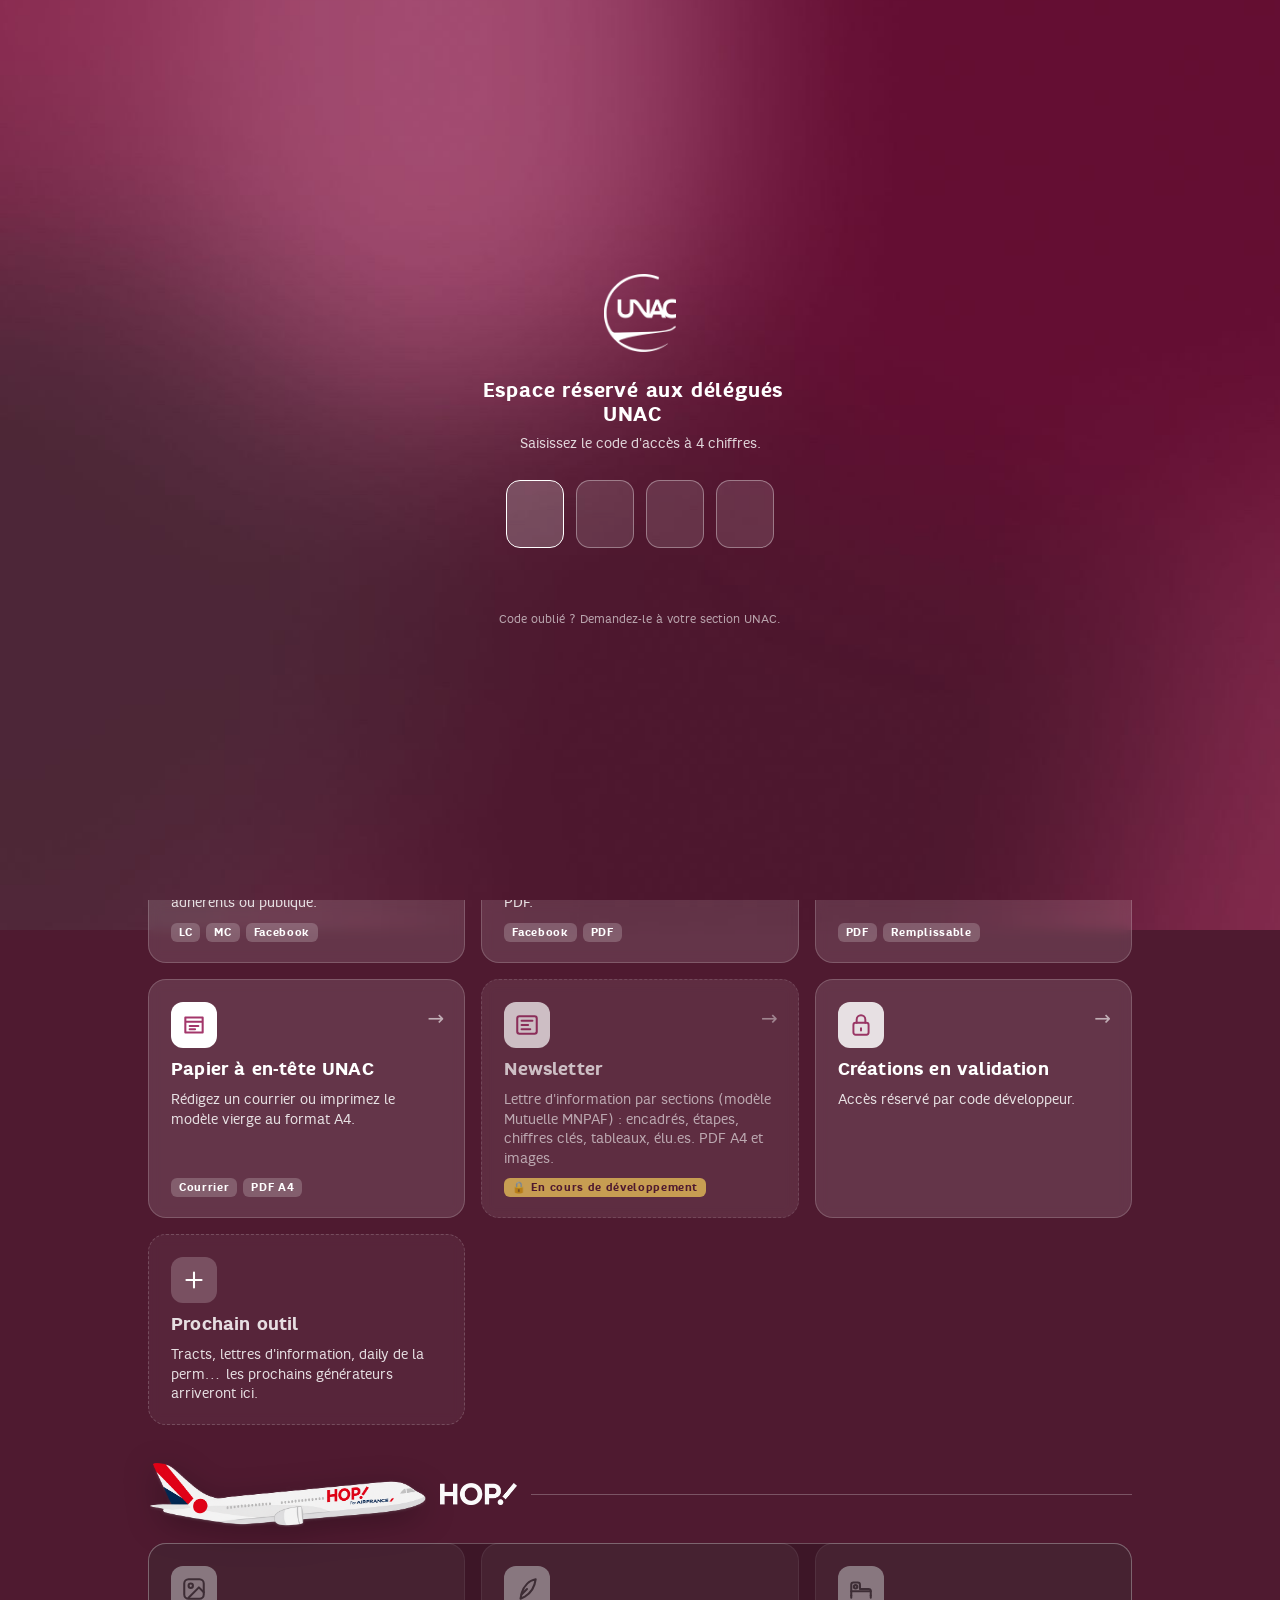
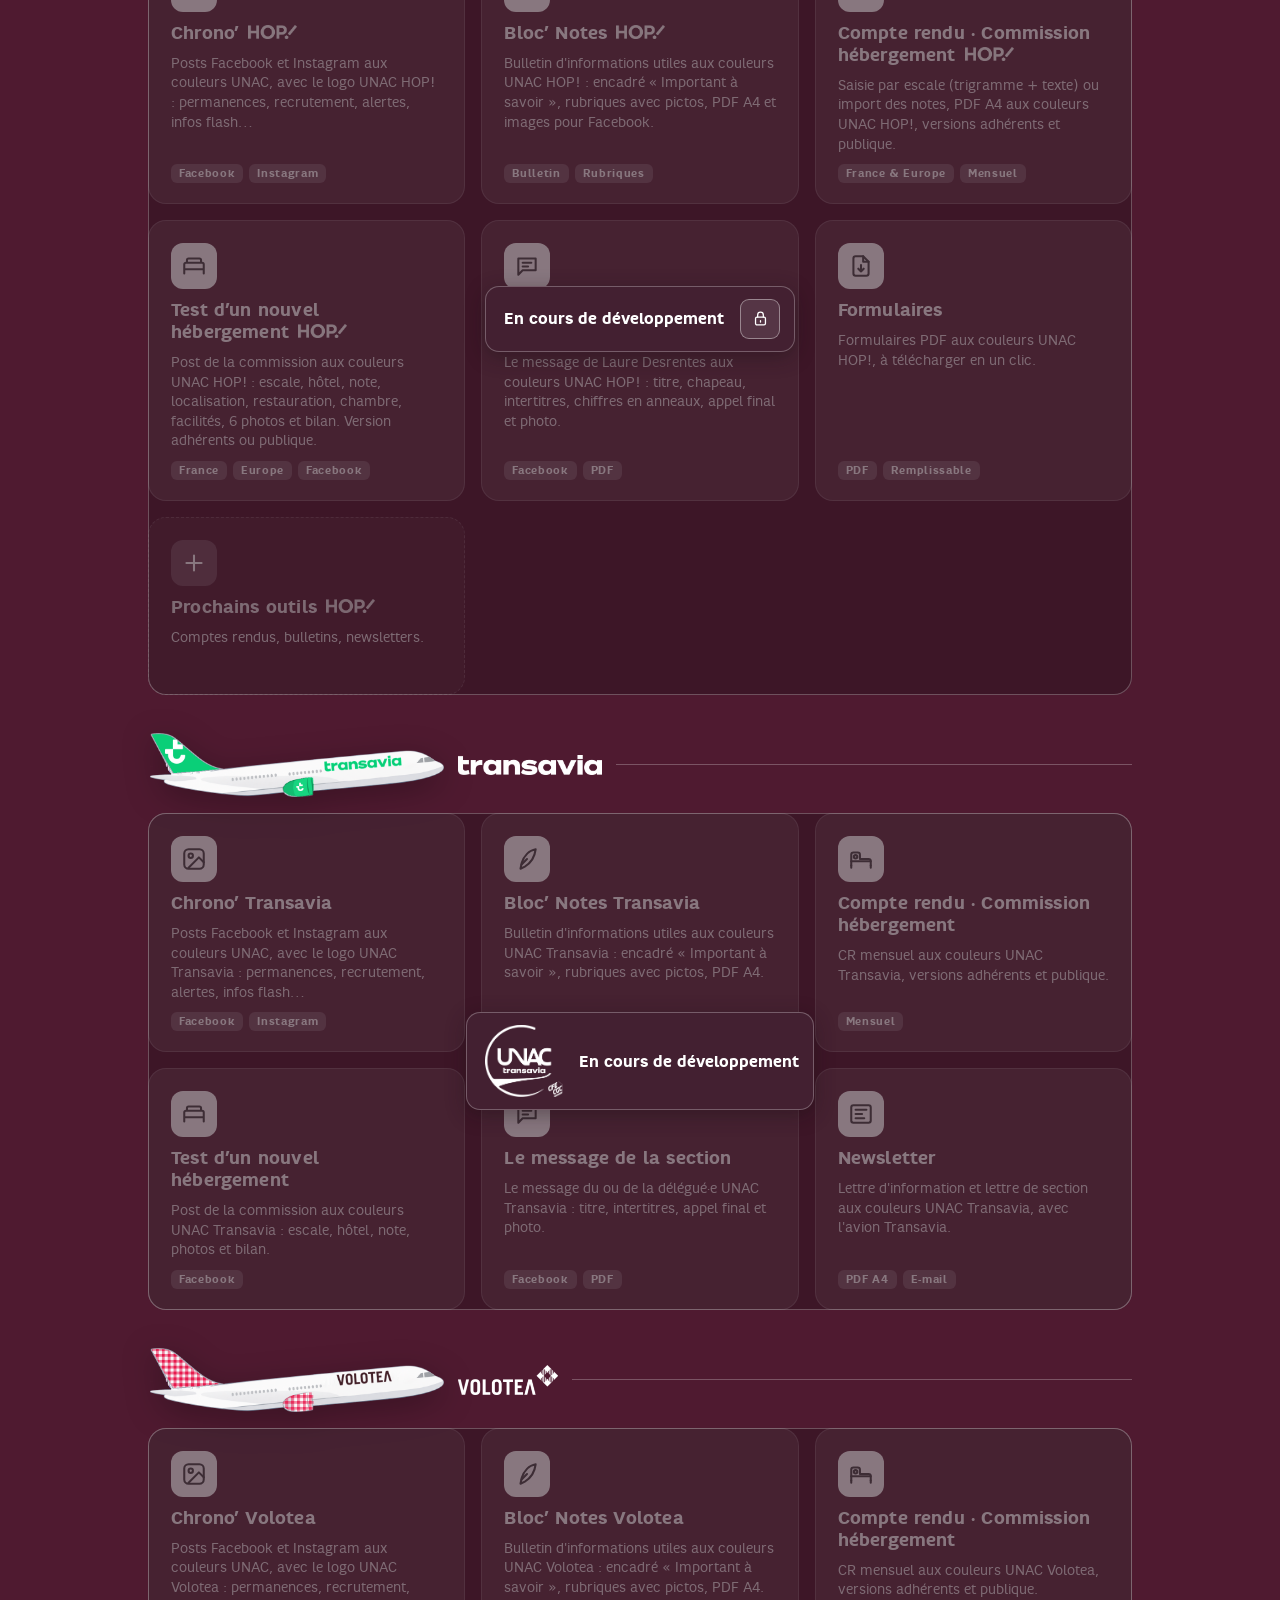
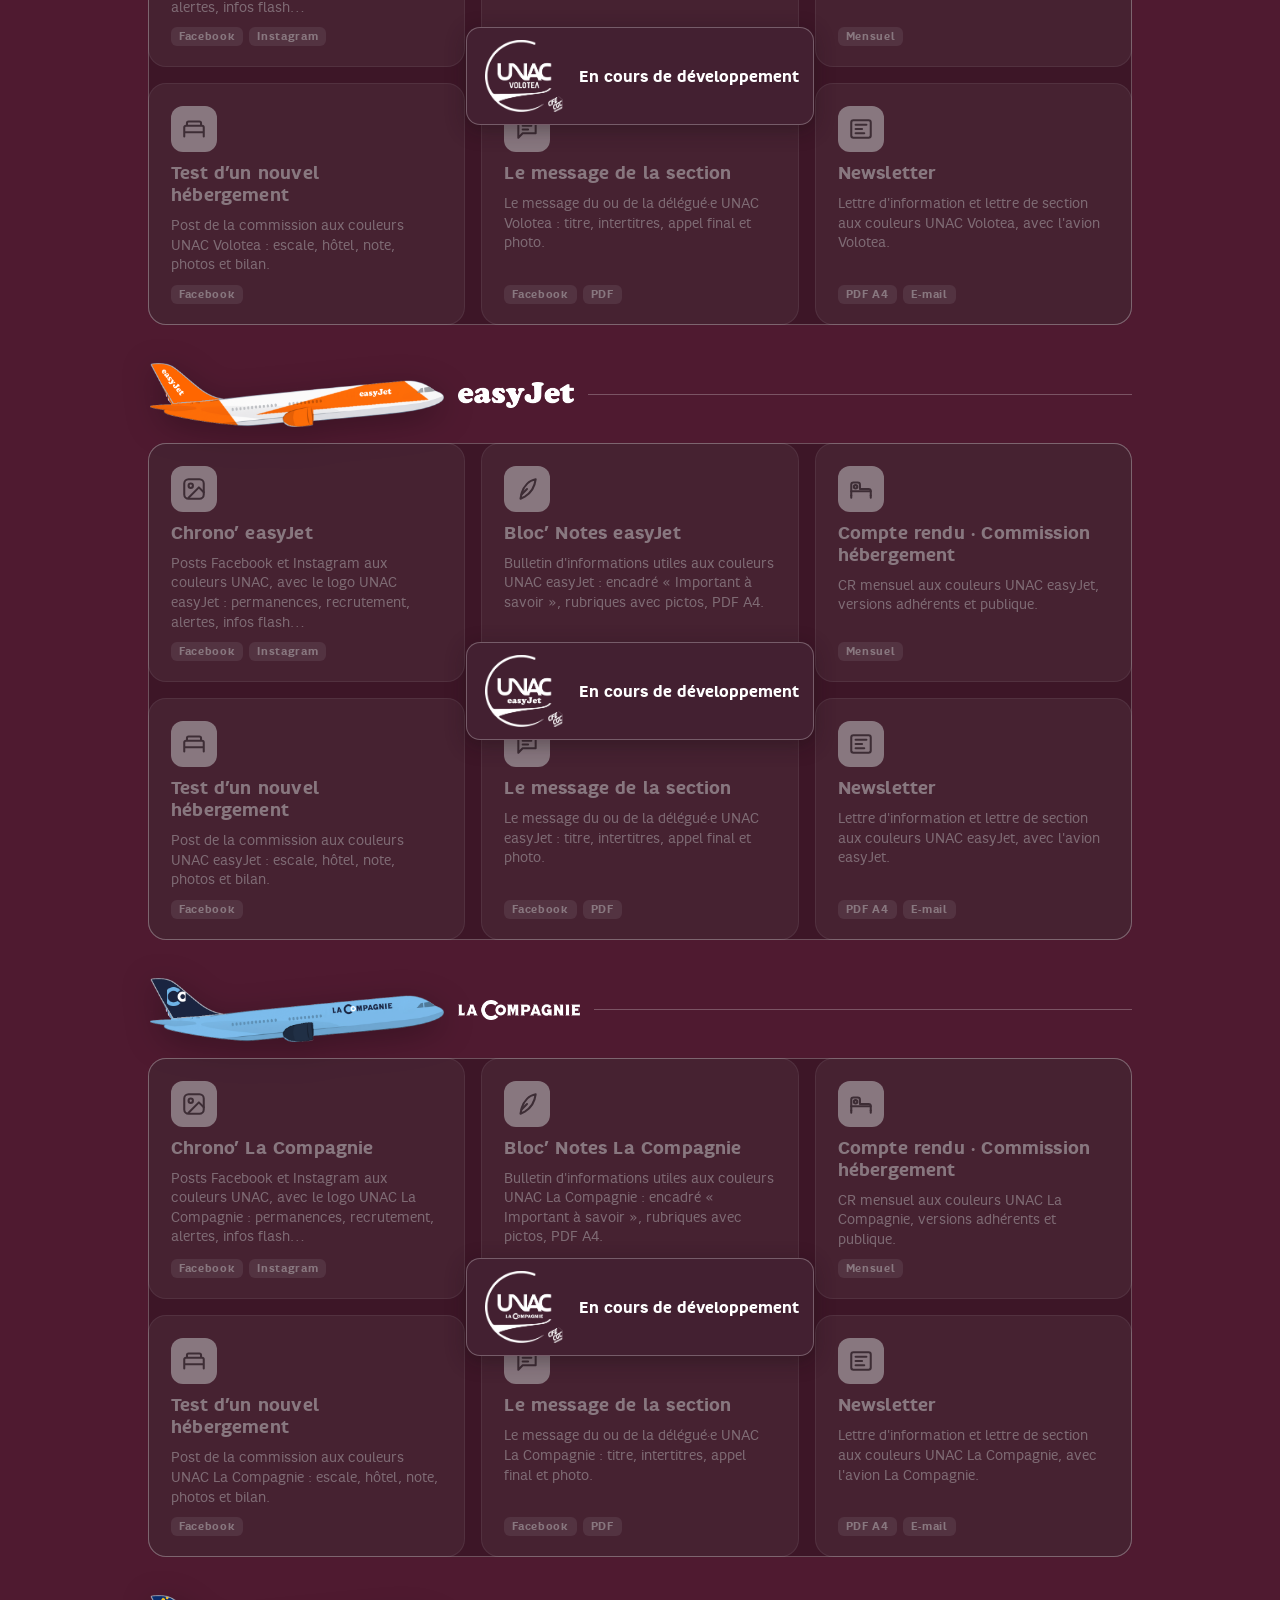
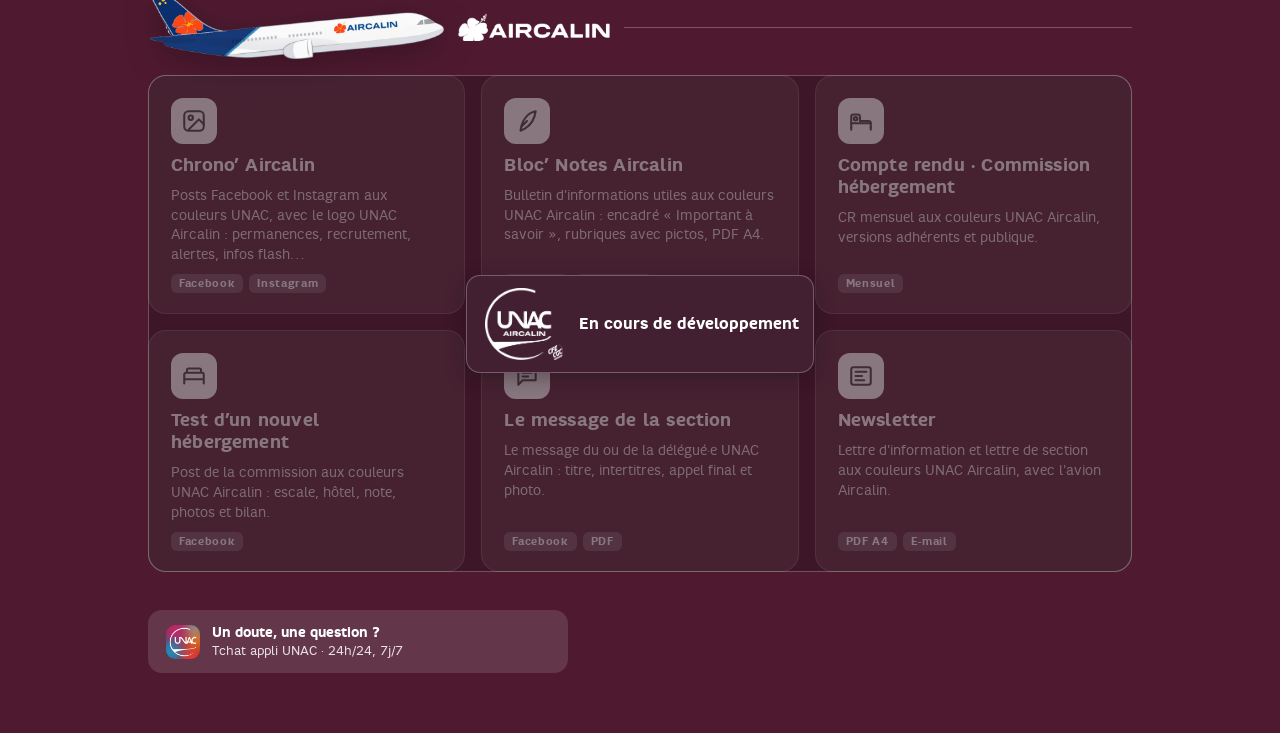
==== index.html @ bf9e0032 "Accueil : logo officiel Air France en titre de section Co-Authored-By: Claude Opus 5.5 <noreply@anth" ====
<!DOCTYPE html>
<html lang="fr">
<head>
<meta charset="utf-8">
<meta name="viewport" content="width=device-width, initial-scale=1">
<title>Atelier UNAC · Documents des délégués</title>
<link rel="icon" href="commun/icons-atelier/favicon.png">
<link rel="apple-touch-icon" href="commun/icons-atelier/apple-touch-icon.png">
<link rel="manifest" href="manifest.webmanifest">
<meta name="apple-mobile-web-app-title" content="Atelier UNAC">
<meta name="theme-color" content="#5b1a3a">
<meta name="robots" content="noindex, nofollow">
<script src="commun/acces.js"></script>
<style>
  @font-face{font-family:"T1";src:url("commun/polices/x1.woff2") format("woff2");font-weight:400;font-display:swap}
  @font-face{font-family:"T1";src:url("commun/polices/x2.woff2") format("woff2");font-weight:700 800;font-display:swap}
  *{box-sizing:border-box;margin:0;padding:0}
  html,body{min-height:100%}
  body{font-family:"T1",Inter,system-ui,-apple-system,sans-serif;color:#fff;min-height:100vh;
    background:#4f1a30 url("commun/img/fond-hebergement.jpg") center/cover fixed no-repeat}
  .wrap{max-width:1040px;margin:0 auto;padding:44px 28px 60px;position:relative}
  header{position:relative;display:flex;align-items:center;gap:22px;margin-bottom:46px}
  header .logo{height:84px;flex:none}
  header h1{line-height:0}
  header h1 .titre{height:30px;width:auto;display:block}
  header p{margin-top:8px;font-size:15px;opacity:.8;letter-spacing:.02em}
  header .illu{width:300px;flex:none;margin:-40px -16px -18px auto;pointer-events:none}
  h2{margin:0 0 16px 2px;display:flex;align-items:center;gap:14px}
  h2 .derive{height:64px;width:auto;flex:none;filter:drop-shadow(0 8px 16px rgba(0,0,0,.28))}
  @media (max-width:600px){h2 .derive{height:44px}}

  h2 .hoplogo{height:22px;width:auto;flex:none;margin-top:-2px}
  h2 .cielogo{width:auto;flex:none}
  .tile b .hopmini{height:.78em;width:auto;vertical-align:-.02em;margin-left:.15em}
  h2 span{font-size:24px;font-weight:700;letter-spacing:.01em}
  h2::after{content:"";flex:1;height:1px;background:rgba(255,255,255,.25)}
  .cie{scroll-margin-top:20px}
  .outils-hop{position:relative;isolation:isolate;margin-bottom:38px;border-radius:18px}
  .outils-hop .grid{margin-bottom:0;filter:grayscale(1);opacity:.63}
  .outils-hop .tile[aria-disabled="true"]:hover{transform:none}
  .outils-hop .go{display:none}
  .voile-hop{position:absolute;inset:0;z-index:1;display:grid;place-items:center;padding:16px;
    border:1px solid #ffffff40;border-radius:inherit;background:rgba(25,17,23,.32)}
  .encadre-hop{display:flex;align-items:center;gap:16px;padding:12px 14px 12px 18px;
    border:1px solid #ffffff45;border-radius:14px;background:#432031;box-shadow:0 5px 20px #170d1360}
  .etat-section{margin:0;color:#fff;font-weight:700;font-size:16px}
  .acces-dev-hop{display:grid;place-items:center;flex:none;width:40px;height:40px;color:#fff;border:1px solid #ffffff66;border-radius:9px;background:#ffffff19}
  .acces-dev-hop:hover,.acces-dev-hop:focus-visible{background:#ffffff33}
  .acces-dev-hop svg{width:17px;height:17px}
  @media (max-width:700px){.voile-hop{align-items:start;padding-top:24px}}
  .cies{display:flex;flex-wrap:wrap;gap:6px;margin:0 0 26px}
  .encadre-hop .logo-sec{height:72px;width:auto;flex:none}
  .cies a{color:#fff;text-decoration:none;font-weight:700;font-size:14px;background:rgba(255,255,255,.14);border:1px solid rgba(255,255,255,.22);border-radius:999px;padding:8px 16px}
  .cies a:hover{background:rgba(255,255,255,.24)}
  .cies a{display:inline-flex;align-items:center;gap:6px;padding:4px 12px 4px 6px;font-size:13px}
  .cies a img{height:24px;width:auto;flex:none;filter:drop-shadow(0 2px 3px rgba(0,0,0,.25))}
  .grid{display:grid;grid-template-columns:repeat(auto-fill,minmax(300px,1fr));gap:16px;margin-bottom:38px}
  .tile{display:flex;flex-direction:column;gap:10px;text-decoration:none;color:#fff;border-radius:18px;padding:22px 22px 20px;
    background:rgba(255,255,255,.12);border:1px solid rgba(255,255,255,.18);backdrop-filter:blur(6px);-webkit-backdrop-filter:blur(6px);
    transition:transform .15s, background .15s;min-height:178px;position:relative}
  a.tile:hover{transform:translateY(-3px);background:rgba(255,255,255,.18)}
  .tile .ic{width:46px;height:46px;border-radius:12px;background:#fff;display:grid;place-items:center;flex:none}
  .tile .ic svg{width:26px;height:26px}
  .tile b{font-size:18px;letter-spacing:.01em}
  .maj-outil{display:inline-block;width:9px;height:9px;margin-right:8px;vertical-align:.14em;border-radius:50%;background:#58aaff}
  .tile span{font-size:13.5px;opacity:.85;line-height:1.45}
  .tile .tags{display:flex;gap:6px;margin-top:auto;flex-wrap:wrap}
  .tile .tags i{font-style:normal;font-size:11px;font-weight:700;letter-spacing:.06em;background:rgba(255,255,255,.2);border-radius:6px;padding:3px 8px}
  .tile.dev{opacity:.72;border-style:dashed}
  .tile.dev:hover{opacity:1}
  .tile .tags i.bientot{background:#F7D160;color:#4f1a30}
  .tile.soon{border-style:dashed;background:rgba(255,255,255,.05)}
  .tile.soon .ic{background:rgba(255,255,255,.2)}
  .tile.soon b{opacity:.85}
  .tile .go{position:absolute;right:20px;top:24px;opacity:.6;font-size:20px}
  footer{display:flex;align-items:center;gap:12px;background:rgba(255,255,255,.12);border-radius:14px;padding:14px 18px;max-width:420px}
  footer .appic{width:34px;height:34px;border-radius:9px;flex:none}
  footer b{display:block;font-size:14px}
  footer span{font-size:12.5px;opacity:.85}
  @media (max-width:700px){
    .wrap{padding:28px 16px 40px}
    header{gap:14px;margin-bottom:30px}
    header .logo{height:60px}
    header h1 .titre{height:21px}
    header p{font-size:13px}
    header{flex-wrap:wrap;min-height:0}
    header > div{flex:1;min-width:0}
    header .illu{position:static;width:78%;max-width:300px;margin:4px auto -6px;order:3}
  }
</style>
</head>
<body>
<div class="wrap">
  <header>
    <img class="logo" src="commun/img/logo-unac-blanc.png" alt="UNAC">
    <div><h1><svg class="titre" viewBox="40 62 8010 676" role="img" aria-label="Atelier UNAC"><path fill="#fff" d="M507 492 392 218 277 492ZM744 725H602L551 607H234L182 725H40L336 70H448Z M1428 188H1194V725H1068V188H834V75H1428Z M2071 719Q1968 738 1870 738Q1731 738 1664.5 684.0Q1598 630 1598 504V75H2071V193H1724V335H2045V453H1724V507Q1724 571 1759.0 594.5Q1794 618 1875 618Q1981 618 2071 603Z M2751 719Q2648 738 2543 738Q2409 738 2350.0 682.0Q2291 626 2291 498V75H2417V500Q2417 567 2446.0 592.5Q2475 618 2552 618Q2643 618 2751 604Z M3057 725H2931V75H3057Z M3780 719Q3677 738 3579 738Q3440 738 3373.5 684.0Q3307 630 3307 504V75H3780V193H3433V335H3754V453H3433V507Q3433 571 3468.0 594.5Q3503 618 3584 618Q3690 618 3780 603Z M4314 392Q4379 353 4379 286Q4379 189 4259 189H4136V392ZM4572 725H4418L4236 503H4136V725H4010V75H4247Q4371 75 4440.0 131.5Q4509 188 4509 286Q4509 430 4380 497Z  M5609 422Q5609 572 5529.0 655.0Q5449 738 5293.0 738.0Q5137 738 5057.0 655.0Q4977 572 4977 422V75H5110V422Q5110 523 5151.5 570.5Q5193 618 5293.0 618.0Q5393 618 5434.5 570.5Q5476 523 5476 422V75H5609Z M6526 725H6476Q6416 725 6356.5 688.0Q6297 651 6246.5 591.5Q6196 532 6151.5 470.0Q6107 408 6058.5 345.0Q6010 282 5974 251V725H5849V75H5900Q5950 75 6004.5 114.0Q6059 153 6110.0 215.5Q6161 278 6208.5 343.0Q6256 408 6308.5 473.0Q6361 538 6401 569V75H6526Z M7163 492 7048 218 6933 492ZM7400 725H7258L7207 607H6890L6838 725H6696L6992 70H7104Z M8050 718Q7977 738 7872 738Q7710 738 7615.0 650.5Q7520 563 7520.0 400.0Q7520 237 7615.0 149.5Q7710 62 7872 62Q7977 62 8050 82V199Q7971 184 7903 183Q7775 181 7714.0 233.0Q7653 285 7653.0 400.0Q7653 515 7714.0 567.0Q7775 619 7903 617Q7971 616 8050 601Z"/></svg></h1><p>Les documents des délégués, mis en page automatiquement</p></div>
    <img class="illu" src="commun/img/atelier-creation.svg" alt="">
  </header>

  <nav class="cies" aria-label="Compagnies"><a href="#af"><img src="commun/img/derives/derive-af.png" alt="">Air France</a><a href="#hop"><img src="commun/img/derives/derive-hop.png" alt="">HOP!</a><a href="#transavia"><img src="commun/img/derives/derive-transavia.png" alt="">Transavia</a><a href="#volotea"><img src="commun/img/derives/derive-volotea.png" alt="">Volotea</a><a href="#easyjet"><img src="commun/img/derives/derive-easyjet.png" alt="">easyJet</a><a href="#lacompagnie"><img src="commun/img/derives/derive-lacompagnie.png" alt="">La Compagnie</a><a href="#aircalin"><img src="commun/img/derives/derive-aircalin.png" alt="">Aircalin</a></nav>
  <section class="cie" id="af">
  <h2><img class="derive" src="commun/img/avion-af.png" alt=""><img class="cielogo" src="commun/img/sections/cie-airfrance-blanc.png" alt="Air France" style="height:17px"></h2>
  <div class="grid">
    <a class="tile" href="cr-hebergement/">
      <div class="ic"><svg viewBox="0 0 24 24" fill="none" stroke="#a3366a" stroke-width="1.9" stroke-linecap="round" stroke-linejoin="round"><path d="M3 18V8a2 2 0 0 1 2-2h4a2 2 0 0 1 2 2v4h8a2 2 0 0 1 2 2v4"/><path d="M3 14h18"/><path d="M3 18v2M21 18v2"/><circle cx="7" cy="10" r="1.6"/></svg></div>
      <b>Compte rendu · Commission hébergement</b>
      <span>Saisie par escale (trigramme + texte) ou import des notes, PDF A4 aux couleurs UNAC, historique des CR publiés.</span>
      <div class="tags"><i>LC</i><i>MC</i><i>Mensuel</i></div>
      <span class="go">→</span>
    </a>
    <a class="tile" href="bloc-notes/">
      <div class="ic"><svg viewBox="0 0 24 24" fill="none" stroke="#a3366a" stroke-width="1.9" stroke-linecap="round" stroke-linejoin="round"><path d="M20 3c-6 1-11 6-13 13l-1 5 4-2c5-3 9-8 10-16z"/><path d="M7 17l5-5"/></svg></div>
      <b>Bloc’ Notes</b>
      <span>Bulletin d'informations utiles : encadré « Important à savoir », rubriques avec pictos, PDF A4 et images pour Facebook.</span>
      <div class="tags"><i>Bulletin</i><i>Rubriques</i></div>
      <span class="go">→</span>
    </a>
    <a class="tile" href="chrono/?section=af" data-version="picto-import">
      <div class="ic"><svg viewBox="0 0 24 24" fill="none" stroke="#a3366a" stroke-width="1.9" stroke-linecap="round" stroke-linejoin="round"><rect x="3" y="3" width="18" height="18" rx="4"/><circle cx="9" cy="9" r="2"/><path d="m21 15-4.5-4.5L7 20"/></svg></div>
      <b>Chrono’</b>
      <span>Posts Facebook et Instagram : chiffres clés avec pastilles, pictos, carte blanche, bandeau de conclusion. Carré, 4:5 ou story.</span>
      <div class="tags"><i>Facebook</i><i>Instagram</i></div>
      <span class="go">→</span>
    </a>
    <a class="tile" href="test-hebergement/" data-version="bandeau-couverture">
      <div class="ic"><svg viewBox="0 0 24 24" fill="none" stroke="#a3366a" stroke-width="1.9" stroke-linecap="round" stroke-linejoin="round"><path d="M3 19v-8.5A1.5 1.5 0 0 1 4.5 9h15a1.5 1.5 0 0 1 1.5 1.5V19M3 15h18M5.5 9V6.5A1.5 1.5 0 0 1 7 5h10a1.5 1.5 0 0 1 1.5 1.5V9"/></svg></div>
      <b>Test d’un nouvel hébergement</b>
      <span>Post de la commission : escale, hôtel, note, localisation, restauration, chambre, facilités, 6 photos et bilan. Version adhérents ou publique.</span>
      <div class="tags"><i>LC</i><i>MC</i><i>Facebook</i></div>
      <span class="go">→</span>
    </a>
    <a class="tile" href="message/">
      <div class="ic"><svg viewBox="0 0 24 24" fill="none" stroke="#a3366a" stroke-width="1.9" stroke-linecap="round" stroke-linejoin="round"><path d="M4 5h16v11H8l-4 4Z"/><path d="M8 9h8M8 12.5h5"/></svg></div>
      <b>Le message du secrétaire de section</b>
      <span>Le message de Fabrice Jaudinaud mis en page : titre, chapeau, intertitres, chiffres en anneaux, appel final et photo. Image et PDF.</span>
      <div class="tags"><i>Facebook</i><i>PDF</i></div>
      <span class="go">→</span>
    </a>
    <a class="tile" href="formulaires/?section=af">
      <div class="ic"><svg viewBox="0 0 24 24" fill="none" stroke="#a3366a" stroke-width="1.9" stroke-linecap="round" stroke-linejoin="round"><path d="M14 3H7a2 2 0 0 0-2 2v14a2 2 0 0 0 2 2h10a2 2 0 0 0 2-2V8Z"/><path d="M14 3v5h5"/><path d="M12 11v6M9.5 14.5 12 17l2.5-2.5"/></svg></div>
      <b>Formulaires</b>
      <span>Formulaires PDF à remplir par les délégués, à télécharger en un clic : retour du délégué testeur (test d’un nouvel hébergement)…</span>
      <div class="tags"><i>PDF</i><i>Remplissable</i></div>
      <span class="go">→</span>
    </a>
    <a class="tile" href="papier-entete/">
      <div class="ic"><svg viewBox="0 0 24 24" fill="none" stroke="#a3366a" stroke-width="1.9" stroke-linecap="round" stroke-linejoin="round" aria-hidden="true"><path d="M4 5h16v14H4zM4 9h16M8 13h8M8 16h5"/></svg></div>
      <b>Papier à en-tête UNAC</b>
      <span>Rédigez un courrier ou imprimez le modèle vierge au format A4.</span>
      <div class="tags"><i>Courrier</i><i>PDF A4</i></div>
      <span class="go">→</span>
    </a>
    <a class="tile dev" href="newsletter/" title="En cours de développement : code de déverrouillage demandé">
      <div class="ic"><svg viewBox="0 0 24 24" fill="none" stroke="#a3366a" stroke-width="1.9" stroke-linecap="round" stroke-linejoin="round"><rect x="3" y="4" width="18" height="16" rx="2"/><path d="M7 8h10M7 12h6M7 16h8"/></svg></div>
      <b>Newsletter</b>
      <span>Lettre d'information par sections (modèle Mutuelle MNPAF) : encadrés, étapes, chiffres clés, tableaux, élu.es. PDF A4 et images.</span>
      <div class="tags"><i class="bientot">🔒 En cours de développement</i></div>
      <span class="go">→</span>
    </a>
    <a class="tile" href="validation.html">
      <span class="ic"><svg viewBox="0 0 24 24" fill="none" stroke="#a3366a" stroke-width="1.8" stroke-linecap="round" aria-hidden="true"><rect x="5" y="10" width="14" height="11" rx="2"/><path d="M8 10V7a4 4 0 0 1 8 0v3m-4 5v2"/></svg></span>
      <b>Créations en validation</b>
      <span>Accès réservé par code développeur.</span>
      <span class="go">→</span>
    </a>
    <div class="tile soon">
      <div class="ic"><svg viewBox="0 0 24 24" fill="none" stroke="#fff" stroke-width="1.9" stroke-linecap="round"><path d="M12 5v14M5 12h14"/></svg></div>
      <b>Prochain outil</b>
      <span>Tracts, lettres d'information, daily de la perm… les prochains générateurs arriveront ici.</span>
    </div>
  </div>
  </section>

  <section class="cie" id="hop" aria-label="HOP!" aria-describedby="etat-hop">
  <h2><img class="derive" src="commun/img/avion-hop.png" alt=""><img class="hoplogo" src="commun/img/hop-blanc.png" alt="HOP!"></h2>
  <div class="outils-hop">
    <div class="voile-hop">
      <div class="encadre-hop">
        <p class="etat-section" id="etat-hop">En cours de développement</p>
        <a class="acces-dev-hop" href="hop-developpeur.html" aria-label="Ouvrir l’espace développeur HOP!" title="Espace développeur HOP!"><svg viewBox="0 0 24 24" fill="none" stroke="currentColor" stroke-width="1.8" stroke-linecap="round" aria-hidden="true"><rect x="5" y="10" width="14" height="11" rx="2"/><path d="M8 10V7a4 4 0 0 1 8 0v3m-4 5v2"/></svg></a>
      </div>
    </div>
  <div class="grid">
    <a class="tile" role="link" aria-disabled="true" data-href="chrono/?section=hop">
      <div class="ic"><svg viewBox="0 0 24 24" fill="none" stroke="#a3366a" stroke-width="1.9" stroke-linecap="round" stroke-linejoin="round"><rect x="3" y="3" width="18" height="18" rx="4"/><circle cx="9" cy="9" r="2"/><path d="m21 15-4.5-4.5L7 20"/></svg></div>
      <b>Chrono’ <img class="hopmini" src="commun/img/hop-blanc.png" alt="HOP!"></b>
      <span>Posts Facebook et Instagram aux couleurs UNAC, avec le logo UNAC HOP! : permanences, recrutement, alertes, infos flash…</span>
      <div class="tags"><i>Facebook</i><i>Instagram</i></div>
      <span class="go">→</span>
    </a>
    <a class="tile" role="link" aria-disabled="true" data-href="bloc-notes/?section=hop">
      <div class="ic"><svg viewBox="0 0 24 24" fill="none" stroke="#a3366a" stroke-width="1.9" stroke-linecap="round" stroke-linejoin="round"><path d="M20 3c-6 1-11 6-13 13l-1 5 4-2c5-3 9-8 10-16z"/><path d="M7 17l5-5"/></svg></div>
      <b>Bloc’ Notes <img class="hopmini" src="commun/img/hop-blanc.png" alt="HOP!"></b>
      <span>Bulletin d'informations utiles aux couleurs UNAC HOP! : encadré « Important à savoir », rubriques avec pictos, PDF A4 et images pour Facebook.</span>
      <div class="tags"><i>Bulletin</i><i>Rubriques</i></div>
      <span class="go">→</span>
    </a>
    <a class="tile" role="link" aria-disabled="true" data-href="cr-hebergement/?section=hop">
      <div class="ic"><svg viewBox="0 0 24 24" fill="none" stroke="#a3366a" stroke-width="1.9" stroke-linecap="round" stroke-linejoin="round"><path d="M3 18V8a2 2 0 0 1 2-2h4a2 2 0 0 1 2 2v4h8a2 2 0 0 1 2 2v4"/><path d="M3 14h18"/><path d="M3 18v2M21 18v2"/><circle cx="7" cy="10" r="1.6"/></svg></div>
      <b>Compte rendu · Commission hébergement <img class="hopmini" src="commun/img/hop-blanc.png" alt="HOP!"></b>
      <span>Saisie par escale (trigramme + texte) ou import des notes, PDF A4 aux couleurs UNAC HOP!, versions adhérents et publique.</span>
      <div class="tags"><i>France &amp; Europe</i><i>Mensuel</i></div>
      <span class="go">→</span>
    </a>
    <a class="tile" role="link" aria-disabled="true" data-href="test-hebergement/?section=hop">
      <div class="ic"><svg viewBox="0 0 24 24" fill="none" stroke="#a3366a" stroke-width="1.9" stroke-linecap="round" stroke-linejoin="round"><path d="M3 19v-8.5A1.5 1.5 0 0 1 4.5 9h15a1.5 1.5 0 0 1 1.5 1.5V19M3 15h18M5.5 9V6.5A1.5 1.5 0 0 1 7 5h10a1.5 1.5 0 0 1 1.5 1.5V9"/></svg></div>
      <b>Test d’un nouvel hébergement <img class="hopmini" src="commun/img/hop-blanc.png" alt="HOP!"></b>
      <span>Post de la commission aux couleurs UNAC HOP! : escale, hôtel, note, localisation, restauration, chambre, facilités, 6 photos et bilan. Version adhérents ou publique.</span>
      <div class="tags"><i>France</i><i>Europe</i><i>Facebook</i></div>
      <span class="go">→</span>
    </a>
    <a class="tile" role="link" aria-disabled="true" data-href="message/?section=hop">
      <div class="ic"><svg viewBox="0 0 24 24" fill="none" stroke="#a3366a" stroke-width="1.9" stroke-linecap="round" stroke-linejoin="round"><path d="M4 5h16v11H8l-4 4Z"/><path d="M8 9h8M8 12.5h5"/></svg></div>
      <b>Le message de votre déléguée</b>
      <span>Le message de Laure Desrentes aux couleurs UNAC HOP! : titre, chapeau, intertitres, chiffres en anneaux, appel final et photo.</span>
      <div class="tags"><i>Facebook</i><i>PDF</i></div>
      <span class="go">→</span>
    </a>
    <a class="tile" role="link" aria-disabled="true" data-href="formulaires/?section=hop">
      <div class="ic"><svg viewBox="0 0 24 24" fill="none" stroke="#a3366a" stroke-width="1.9" stroke-linecap="round" stroke-linejoin="round"><path d="M14 3H7a2 2 0 0 0-2 2v14a2 2 0 0 0 2 2h10a2 2 0 0 0 2-2V8Z"/><path d="M14 3v5h5"/><path d="M12 11v6M9.5 14.5 12 17l2.5-2.5"/></svg></div>
      <b>Formulaires</b>
      <span>Formulaires PDF aux couleurs UNAC HOP!, à télécharger en un clic.</span>
      <div class="tags"><i>PDF</i><i>Remplissable</i></div>
      <span class="go">→</span>
    </a>
    <div class="tile soon">
      <div class="ic"><svg viewBox="0 0 24 24" fill="none" stroke="#fff" stroke-width="1.9" stroke-linecap="round"><path d="M12 5v14M5 12h14"/></svg></div>
      <b>Prochains outils <img class="hopmini" src="commun/img/hop-blanc.png" alt="HOP!"></b>
      <span>Comptes rendus, bulletins, newsletters.</span>
    </div>
  </div>
  </div>
  </section>

  <section class="cie" id="transavia" aria-label="Transavia" aria-describedby="etat-transavia">
  <h2><img class="derive" src="commun/img/avion-transavia.png" alt=""><img class="cielogo" src="commun/img/sections/cie-transavia-blanc.png" alt="Transavia" style="height:20px"></h2>
  <div class="outils-hop">
    <div class="voile-hop">
      <div class="encadre-hop">
        <img class="logo-sec" src="commun/img/sections/logo-unac-transavia-blanc.png" alt="UNAC Transavia">
        <p class="etat-section" id="etat-transavia">En cours de développement</p>
      </div>
    </div>
  <div class="grid">
    <a class="tile" role="link" aria-disabled="true">
      <div class="ic"><svg viewBox="0 0 24 24" fill="none" stroke="#a3366a" stroke-width="1.9" stroke-linecap="round" stroke-linejoin="round"><rect x="3" y="3" width="18" height="18" rx="4"/><circle cx="9" cy="9" r="2"/><path d="m21 15-4.5-4.5L7 20"/></svg></div>
      <b>Chrono’ Transavia</b>
      <span>Posts Facebook et Instagram aux couleurs UNAC, avec le logo UNAC Transavia : permanences, recrutement, alertes, infos flash…</span>
      <div class="tags"><i>Facebook</i><i>Instagram</i></div>
      <span class="go">→</span>
    </a>
    <a class="tile" role="link" aria-disabled="true">
      <div class="ic"><svg viewBox="0 0 24 24" fill="none" stroke="#a3366a" stroke-width="1.9" stroke-linecap="round" stroke-linejoin="round"><path d="M20 3c-6 1-11 6-13 13l-1 5 4-2c5-3 9-8 10-16z"/><path d="M7 17l5-5"/></svg></div>
      <b>Bloc’ Notes Transavia</b>
      <span>Bulletin d'informations utiles aux couleurs UNAC Transavia : encadré « Important à savoir », rubriques avec pictos, PDF A4.</span>
      <div class="tags"><i>Bulletin</i><i>Rubriques</i></div>
      <span class="go">→</span>
    </a>
    <a class="tile" role="link" aria-disabled="true">
      <div class="ic"><svg viewBox="0 0 24 24" fill="none" stroke="#a3366a" stroke-width="1.9" stroke-linecap="round" stroke-linejoin="round"><path d="M3 18V8a2 2 0 0 1 2-2h4a2 2 0 0 1 2 2v4h8a2 2 0 0 1 2 2v4"/><path d="M3 14h18"/><path d="M3 18v2M21 18v2"/><circle cx="7" cy="10" r="1.6"/></svg></div>
      <b>Compte rendu · Commission hébergement</b>
      <span>CR mensuel aux couleurs UNAC Transavia, versions adhérents et publique.</span>
      <div class="tags"><i>Mensuel</i></div>
      <span class="go">→</span>
    </a>
    <a class="tile" role="link" aria-disabled="true">
      <div class="ic"><svg viewBox="0 0 24 24" fill="none" stroke="#a3366a" stroke-width="1.9" stroke-linecap="round" stroke-linejoin="round"><path d="M3 19v-8.5A1.5 1.5 0 0 1 4.5 9h15a1.5 1.5 0 0 1 1.5 1.5V19M3 15h18M5.5 9V6.5A1.5 1.5 0 0 1 7 5h10a1.5 1.5 0 0 1 1.5 1.5V9"/></svg></div>
      <b>Test d’un nouvel hébergement</b>
      <span>Post de la commission aux couleurs UNAC Transavia : escale, hôtel, note, photos et bilan.</span>
      <div class="tags"><i>Facebook</i></div>
      <span class="go">→</span>
    </a>
    <a class="tile" role="link" aria-disabled="true">
      <div class="ic"><svg viewBox="0 0 24 24" fill="none" stroke="#a3366a" stroke-width="1.9" stroke-linecap="round" stroke-linejoin="round"><path d="M4 5h16v11H8l-4 4Z"/><path d="M8 9h8M8 12.5h5"/></svg></div>
      <b>Le message de la section</b>
      <span>Le message du ou de la délégué·e UNAC Transavia : titre, intertitres, appel final et photo.</span>
      <div class="tags"><i>Facebook</i><i>PDF</i></div>
      <span class="go">→</span>
    </a>
    <a class="tile" role="link" aria-disabled="true">
      <div class="ic"><svg viewBox="0 0 24 24" fill="none" stroke="#a3366a" stroke-width="1.9" stroke-linecap="round" stroke-linejoin="round"><rect x="3" y="4" width="18" height="16" rx="2"/><path d="M7 8h10M7 12h6M7 16h8"/></svg></div>
      <b>Newsletter</b>
      <span>Lettre d'information et lettre de section aux couleurs UNAC Transavia, avec l'avion Transavia.</span>
      <div class="tags"><i>PDF A4</i><i>E-mail</i></div>
      <span class="go">→</span>
    </a>
  </div>
  </div>
  </section>
  <section class="cie" id="volotea" aria-label="Volotea" aria-describedby="etat-volotea">
  <h2><img class="derive" src="commun/img/avion-volotea.png" alt=""><img class="cielogo" src="commun/img/sections/cie-volotea-blanc.png" alt="Volotea" style="height:30px"></h2>
  <div class="outils-hop">
    <div class="voile-hop">
      <div class="encadre-hop">
        <img class="logo-sec" src="commun/img/sections/logo-unac-volotea-blanc.png" alt="UNAC Volotea">
        <p class="etat-section" id="etat-volotea">En cours de développement</p>
      </div>
    </div>
  <div class="grid">
    <a class="tile" role="link" aria-disabled="true">
      <div class="ic"><svg viewBox="0 0 24 24" fill="none" stroke="#a3366a" stroke-width="1.9" stroke-linecap="round" stroke-linejoin="round"><rect x="3" y="3" width="18" height="18" rx="4"/><circle cx="9" cy="9" r="2"/><path d="m21 15-4.5-4.5L7 20"/></svg></div>
      <b>Chrono’ Volotea</b>
      <span>Posts Facebook et Instagram aux couleurs UNAC, avec le logo UNAC Volotea : permanences, recrutement, alertes, infos flash…</span>
      <div class="tags"><i>Facebook</i><i>Instagram</i></div>
      <span class="go">→</span>
    </a>
    <a class="tile" role="link" aria-disabled="true">
      <div class="ic"><svg viewBox="0 0 24 24" fill="none" stroke="#a3366a" stroke-width="1.9" stroke-linecap="round" stroke-linejoin="round"><path d="M20 3c-6 1-11 6-13 13l-1 5 4-2c5-3 9-8 10-16z"/><path d="M7 17l5-5"/></svg></div>
      <b>Bloc’ Notes Volotea</b>
      <span>Bulletin d'informations utiles aux couleurs UNAC Volotea : encadré « Important à savoir », rubriques avec pictos, PDF A4.</span>
      <div class="tags"><i>Bulletin</i><i>Rubriques</i></div>
      <span class="go">→</span>
    </a>
    <a class="tile" role="link" aria-disabled="true">
      <div class="ic"><svg viewBox="0 0 24 24" fill="none" stroke="#a3366a" stroke-width="1.9" stroke-linecap="round" stroke-linejoin="round"><path d="M3 18V8a2 2 0 0 1 2-2h4a2 2 0 0 1 2 2v4h8a2 2 0 0 1 2 2v4"/><path d="M3 14h18"/><path d="M3 18v2M21 18v2"/><circle cx="7" cy="10" r="1.6"/></svg></div>
      <b>Compte rendu · Commission hébergement</b>
      <span>CR mensuel aux couleurs UNAC Volotea, versions adhérents et publique.</span>
      <div class="tags"><i>Mensuel</i></div>
      <span class="go">→</span>
    </a>
    <a class="tile" role="link" aria-disabled="true">
      <div class="ic"><svg viewBox="0 0 24 24" fill="none" stroke="#a3366a" stroke-width="1.9" stroke-linecap="round" stroke-linejoin="round"><path d="M3 19v-8.5A1.5 1.5 0 0 1 4.5 9h15a1.5 1.5 0 0 1 1.5 1.5V19M3 15h18M5.5 9V6.5A1.5 1.5 0 0 1 7 5h10a1.5 1.5 0 0 1 1.5 1.5V9"/></svg></div>
      <b>Test d’un nouvel hébergement</b>
      <span>Post de la commission aux couleurs UNAC Volotea : escale, hôtel, note, photos et bilan.</span>
      <div class="tags"><i>Facebook</i></div>
      <span class="go">→</span>
    </a>
    <a class="tile" role="link" aria-disabled="true">
      <div class="ic"><svg viewBox="0 0 24 24" fill="none" stroke="#a3366a" stroke-width="1.9" stroke-linecap="round" stroke-linejoin="round"><path d="M4 5h16v11H8l-4 4Z"/><path d="M8 9h8M8 12.5h5"/></svg></div>
      <b>Le message de la section</b>
      <span>Le message du ou de la délégué·e UNAC Volotea : titre, intertitres, appel final et photo.</span>
      <div class="tags"><i>Facebook</i><i>PDF</i></div>
      <span class="go">→</span>
    </a>
    <a class="tile" role="link" aria-disabled="true">
      <div class="ic"><svg viewBox="0 0 24 24" fill="none" stroke="#a3366a" stroke-width="1.9" stroke-linecap="round" stroke-linejoin="round"><rect x="3" y="4" width="18" height="16" rx="2"/><path d="M7 8h10M7 12h6M7 16h8"/></svg></div>
      <b>Newsletter</b>
      <span>Lettre d'information et lettre de section aux couleurs UNAC Volotea, avec l'avion Volotea.</span>
      <div class="tags"><i>PDF A4</i><i>E-mail</i></div>
      <span class="go">→</span>
    </a>
  </div>
  </div>
  </section>
  <section class="cie" id="easyjet" aria-label="easyJet" aria-describedby="etat-easyjet">
  <h2><img class="derive" src="commun/img/avion-easyjet.png" alt=""><img class="cielogo" src="commun/img/sections/cie-easyjet-blanc.png" alt="easyJet" style="height:26px"></h2>
  <div class="outils-hop">
    <div class="voile-hop">
      <div class="encadre-hop">
        <img class="logo-sec" src="commun/img/sections/logo-unac-easyjet-blanc.png" alt="UNAC easyJet">
        <p class="etat-section" id="etat-easyjet">En cours de développement</p>
      </div>
    </div>
  <div class="grid">
    <a class="tile" role="link" aria-disabled="true">
      <div class="ic"><svg viewBox="0 0 24 24" fill="none" stroke="#a3366a" stroke-width="1.9" stroke-linecap="round" stroke-linejoin="round"><rect x="3" y="3" width="18" height="18" rx="4"/><circle cx="9" cy="9" r="2"/><path d="m21 15-4.5-4.5L7 20"/></svg></div>
      <b>Chrono’ easyJet</b>
      <span>Posts Facebook et Instagram aux couleurs UNAC, avec le logo UNAC easyJet : permanences, recrutement, alertes, infos flash…</span>
      <div class="tags"><i>Facebook</i><i>Instagram</i></div>
      <span class="go">→</span>
    </a>
    <a class="tile" role="link" aria-disabled="true">
      <div class="ic"><svg viewBox="0 0 24 24" fill="none" stroke="#a3366a" stroke-width="1.9" stroke-linecap="round" stroke-linejoin="round"><path d="M20 3c-6 1-11 6-13 13l-1 5 4-2c5-3 9-8 10-16z"/><path d="M7 17l5-5"/></svg></div>
      <b>Bloc’ Notes easyJet</b>
      <span>Bulletin d'informations utiles aux couleurs UNAC easyJet : encadré « Important à savoir », rubriques avec pictos, PDF A4.</span>
      <div class="tags"><i>Bulletin</i><i>Rubriques</i></div>
      <span class="go">→</span>
    </a>
    <a class="tile" role="link" aria-disabled="true">
      <div class="ic"><svg viewBox="0 0 24 24" fill="none" stroke="#a3366a" stroke-width="1.9" stroke-linecap="round" stroke-linejoin="round"><path d="M3 18V8a2 2 0 0 1 2-2h4a2 2 0 0 1 2 2v4h8a2 2 0 0 1 2 2v4"/><path d="M3 14h18"/><path d="M3 18v2M21 18v2"/><circle cx="7" cy="10" r="1.6"/></svg></div>
      <b>Compte rendu · Commission hébergement</b>
      <span>CR mensuel aux couleurs UNAC easyJet, versions adhérents et publique.</span>
      <div class="tags"><i>Mensuel</i></div>
      <span class="go">→</span>
    </a>
    <a class="tile" role="link" aria-disabled="true">
      <div class="ic"><svg viewBox="0 0 24 24" fill="none" stroke="#a3366a" stroke-width="1.9" stroke-linecap="round" stroke-linejoin="round"><path d="M3 19v-8.5A1.5 1.5 0 0 1 4.5 9h15a1.5 1.5 0 0 1 1.5 1.5V19M3 15h18M5.5 9V6.5A1.5 1.5 0 0 1 7 5h10a1.5 1.5 0 0 1 1.5 1.5V9"/></svg></div>
      <b>Test d’un nouvel hébergement</b>
      <span>Post de la commission aux couleurs UNAC easyJet : escale, hôtel, note, photos et bilan.</span>
      <div class="tags"><i>Facebook</i></div>
      <span class="go">→</span>
    </a>
    <a class="tile" role="link" aria-disabled="true">
      <div class="ic"><svg viewBox="0 0 24 24" fill="none" stroke="#a3366a" stroke-width="1.9" stroke-linecap="round" stroke-linejoin="round"><path d="M4 5h16v11H8l-4 4Z"/><path d="M8 9h8M8 12.5h5"/></svg></div>
      <b>Le message de la section</b>
      <span>Le message du ou de la délégué·e UNAC easyJet : titre, intertitres, appel final et photo.</span>
      <div class="tags"><i>Facebook</i><i>PDF</i></div>
      <span class="go">→</span>
    </a>
    <a class="tile" role="link" aria-disabled="true">
      <div class="ic"><svg viewBox="0 0 24 24" fill="none" stroke="#a3366a" stroke-width="1.9" stroke-linecap="round" stroke-linejoin="round"><rect x="3" y="4" width="18" height="16" rx="2"/><path d="M7 8h10M7 12h6M7 16h8"/></svg></div>
      <b>Newsletter</b>
      <span>Lettre d'information et lettre de section aux couleurs UNAC easyJet, avec l'avion easyJet.</span>
      <div class="tags"><i>PDF A4</i><i>E-mail</i></div>
      <span class="go">→</span>
    </a>
  </div>
  </div>
  </section>
  <section class="cie" id="lacompagnie" aria-label="La Compagnie" aria-describedby="etat-lacompagnie">
  <h2><img class="derive" src="commun/img/avion-lacompagnie.png" alt=""><img class="cielogo" src="commun/img/sections/cie-lacompagnie-blanc.png" alt="La Compagnie" style="height:20px"></h2>
  <div class="outils-hop">
    <div class="voile-hop">
      <div class="encadre-hop">
        <img class="logo-sec" src="commun/img/sections/logo-unac-lacompagnie-blanc.png" alt="UNAC La Compagnie">
        <p class="etat-section" id="etat-lacompagnie">En cours de développement</p>
      </div>
    </div>
  <div class="grid">
    <a class="tile" role="link" aria-disabled="true">
      <div class="ic"><svg viewBox="0 0 24 24" fill="none" stroke="#a3366a" stroke-width="1.9" stroke-linecap="round" stroke-linejoin="round"><rect x="3" y="3" width="18" height="18" rx="4"/><circle cx="9" cy="9" r="2"/><path d="m21 15-4.5-4.5L7 20"/></svg></div>
      <b>Chrono’ La Compagnie</b>
      <span>Posts Facebook et Instagram aux couleurs UNAC, avec le logo UNAC La Compagnie : permanences, recrutement, alertes, infos flash…</span>
      <div class="tags"><i>Facebook</i><i>Instagram</i></div>
      <span class="go">→</span>
    </a>
    <a class="tile" role="link" aria-disabled="true">
      <div class="ic"><svg viewBox="0 0 24 24" fill="none" stroke="#a3366a" stroke-width="1.9" stroke-linecap="round" stroke-linejoin="round"><path d="M20 3c-6 1-11 6-13 13l-1 5 4-2c5-3 9-8 10-16z"/><path d="M7 17l5-5"/></svg></div>
      <b>Bloc’ Notes La Compagnie</b>
      <span>Bulletin d'informations utiles aux couleurs UNAC La Compagnie : encadré « Important à savoir », rubriques avec pictos, PDF A4.</span>
      <div class="tags"><i>Bulletin</i><i>Rubriques</i></div>
      <span class="go">→</span>
    </a>
    <a class="tile" role="link" aria-disabled="true">
      <div class="ic"><svg viewBox="0 0 24 24" fill="none" stroke="#a3366a" stroke-width="1.9" stroke-linecap="round" stroke-linejoin="round"><path d="M3 18V8a2 2 0 0 1 2-2h4a2 2 0 0 1 2 2v4h8a2 2 0 0 1 2 2v4"/><path d="M3 14h18"/><path d="M3 18v2M21 18v2"/><circle cx="7" cy="10" r="1.6"/></svg></div>
      <b>Compte rendu · Commission hébergement</b>
      <span>CR mensuel aux couleurs UNAC La Compagnie, versions adhérents et publique.</span>
      <div class="tags"><i>Mensuel</i></div>
      <span class="go">→</span>
    </a>
    <a class="tile" role="link" aria-disabled="true">
      <div class="ic"><svg viewBox="0 0 24 24" fill="none" stroke="#a3366a" stroke-width="1.9" stroke-linecap="round" stroke-linejoin="round"><path d="M3 19v-8.5A1.5 1.5 0 0 1 4.5 9h15a1.5 1.5 0 0 1 1.5 1.5V19M3 15h18M5.5 9V6.5A1.5 1.5 0 0 1 7 5h10a1.5 1.5 0 0 1 1.5 1.5V9"/></svg></div>
      <b>Test d’un nouvel hébergement</b>
      <span>Post de la commission aux couleurs UNAC La Compagnie : escale, hôtel, note, photos et bilan.</span>
      <div class="tags"><i>Facebook</i></div>
      <span class="go">→</span>
    </a>
    <a class="tile" role="link" aria-disabled="true">
      <div class="ic"><svg viewBox="0 0 24 24" fill="none" stroke="#a3366a" stroke-width="1.9" stroke-linecap="round" stroke-linejoin="round"><path d="M4 5h16v11H8l-4 4Z"/><path d="M8 9h8M8 12.5h5"/></svg></div>
      <b>Le message de la section</b>
      <span>Le message du ou de la délégué·e UNAC La Compagnie : titre, intertitres, appel final et photo.</span>
      <div class="tags"><i>Facebook</i><i>PDF</i></div>
      <span class="go">→</span>
    </a>
    <a class="tile" role="link" aria-disabled="true">
      <div class="ic"><svg viewBox="0 0 24 24" fill="none" stroke="#a3366a" stroke-width="1.9" stroke-linecap="round" stroke-linejoin="round"><rect x="3" y="4" width="18" height="16" rx="2"/><path d="M7 8h10M7 12h6M7 16h8"/></svg></div>
      <b>Newsletter</b>
      <span>Lettre d'information et lettre de section aux couleurs UNAC La Compagnie, avec l'avion La Compagnie.</span>
      <div class="tags"><i>PDF A4</i><i>E-mail</i></div>
      <span class="go">→</span>
    </a>
  </div>
  </div>
  </section>
  <section class="cie" id="aircalin" aria-label="Aircalin" aria-describedby="etat-aircalin">
  <h2><img class="derive" src="commun/img/avion-aircalin.png" alt=""><img class="cielogo" src="commun/img/sections/cie-aircalin-blanc.png" alt="Aircalin" style="height:28px"></h2>
  <div class="outils-hop">
    <div class="voile-hop">
      <div class="encadre-hop">
        <img class="logo-sec" src="commun/img/sections/logo-unac-aircalin-blanc.png" alt="UNAC Aircalin">
        <p class="etat-section" id="etat-aircalin">En cours de développement</p>
      </div>
    </div>
  <div class="grid">
    <a class="tile" role="link" aria-disabled="true">
      <div class="ic"><svg viewBox="0 0 24 24" fill="none" stroke="#a3366a" stroke-width="1.9" stroke-linecap="round" stroke-linejoin="round"><rect x="3" y="3" width="18" height="18" rx="4"/><circle cx="9" cy="9" r="2"/><path d="m21 15-4.5-4.5L7 20"/></svg></div>
      <b>Chrono’ Aircalin</b>
      <span>Posts Facebook et Instagram aux couleurs UNAC, avec le logo UNAC Aircalin : permanences, recrutement, alertes, infos flash…</span>
      <div class="tags"><i>Facebook</i><i>Instagram</i></div>
      <span class="go">→</span>
    </a>
    <a class="tile" role="link" aria-disabled="true">
      <div class="ic"><svg viewBox="0 0 24 24" fill="none" stroke="#a3366a" stroke-width="1.9" stroke-linecap="round" stroke-linejoin="round"><path d="M20 3c-6 1-11 6-13 13l-1 5 4-2c5-3 9-8 10-16z"/><path d="M7 17l5-5"/></svg></div>
      <b>Bloc’ Notes Aircalin</b>
      <span>Bulletin d'informations utiles aux couleurs UNAC Aircalin : encadré « Important à savoir », rubriques avec pictos, PDF A4.</span>
      <div class="tags"><i>Bulletin</i><i>Rubriques</i></div>
      <span class="go">→</span>
    </a>
    <a class="tile" role="link" aria-disabled="true">
      <div class="ic"><svg viewBox="0 0 24 24" fill="none" stroke="#a3366a" stroke-width="1.9" stroke-linecap="round" stroke-linejoin="round"><path d="M3 18V8a2 2 0 0 1 2-2h4a2 2 0 0 1 2 2v4h8a2 2 0 0 1 2 2v4"/><path d="M3 14h18"/><path d="M3 18v2M21 18v2"/><circle cx="7" cy="10" r="1.6"/></svg></div>
      <b>Compte rendu · Commission hébergement</b>
      <span>CR mensuel aux couleurs UNAC Aircalin, versions adhérents et publique.</span>
      <div class="tags"><i>Mensuel</i></div>
      <span class="go">→</span>
    </a>
    <a class="tile" role="link" aria-disabled="true">
      <div class="ic"><svg viewBox="0 0 24 24" fill="none" stroke="#a3366a" stroke-width="1.9" stroke-linecap="round" stroke-linejoin="round"><path d="M3 19v-8.5A1.5 1.5 0 0 1 4.5 9h15a1.5 1.5 0 0 1 1.5 1.5V19M3 15h18M5.5 9V6.5A1.5 1.5 0 0 1 7 5h10a1.5 1.5 0 0 1 1.5 1.5V9"/></svg></div>
      <b>Test d’un nouvel hébergement</b>
      <span>Post de la commission aux couleurs UNAC Aircalin : escale, hôtel, note, photos et bilan.</span>
      <div class="tags"><i>Facebook</i></div>
      <span class="go">→</span>
    </a>
    <a class="tile" role="link" aria-disabled="true">
      <div class="ic"><svg viewBox="0 0 24 24" fill="none" stroke="#a3366a" stroke-width="1.9" stroke-linecap="round" stroke-linejoin="round"><path d="M4 5h16v11H8l-4 4Z"/><path d="M8 9h8M8 12.5h5"/></svg></div>
      <b>Le message de la section</b>
      <span>Le message du ou de la délégué·e UNAC Aircalin : titre, intertitres, appel final et photo.</span>
      <div class="tags"><i>Facebook</i><i>PDF</i></div>
      <span class="go">→</span>
    </a>
    <a class="tile" role="link" aria-disabled="true">
      <div class="ic"><svg viewBox="0 0 24 24" fill="none" stroke="#a3366a" stroke-width="1.9" stroke-linecap="round" stroke-linejoin="round"><rect x="3" y="4" width="18" height="16" rx="2"/><path d="M7 8h10M7 12h6M7 16h8"/></svg></div>
      <b>Newsletter</b>
      <span>Lettre d'information et lettre de section aux couleurs UNAC Aircalin, avec l'avion Aircalin.</span>
      <div class="tags"><i>PDF A4</i><i>E-mail</i></div>
      <span class="go">→</span>
    </a>
  </div>
  </div>
  </section>
  <footer>
    <img class="appic" src="commun/img/appli-unac.png" alt="Appli UNAC">
    <div><b>Un doute, une question ?</b><span>Tchat appli UNAC · 24h/24, 7j/7</span></div>
  </footer>
</div>
<script>
  // Modifier data-version quand une nouvelle version d’un outil est publiée.
  for(const tuile of document.querySelectorAll(".tile[data-version][href]")){
    const cle = "atelier:version-vue:" + tuile.getAttribute("href");
    const version = tuile.dataset.version;
    try{ if(localStorage.getItem(cle) === version) continue; }catch(e){}
    const point = document.createElement("span");
    point.className = "maj-outil";
    point.setAttribute("role", "img");
    point.setAttribute("aria-label", "Mis à jour");
    tuile.querySelector("b").prepend(point);
    const marquerVue = () => {
      try{ localStorage.setItem(cle, version); }catch(e){}
      point.remove();
    };
    tuile.addEventListener("click", marquerVue, {once:true});
    tuile.addEventListener("auxclick", e => { if(e.button === 1) marquerVue(); });
  }
</script>
</body>
</html>
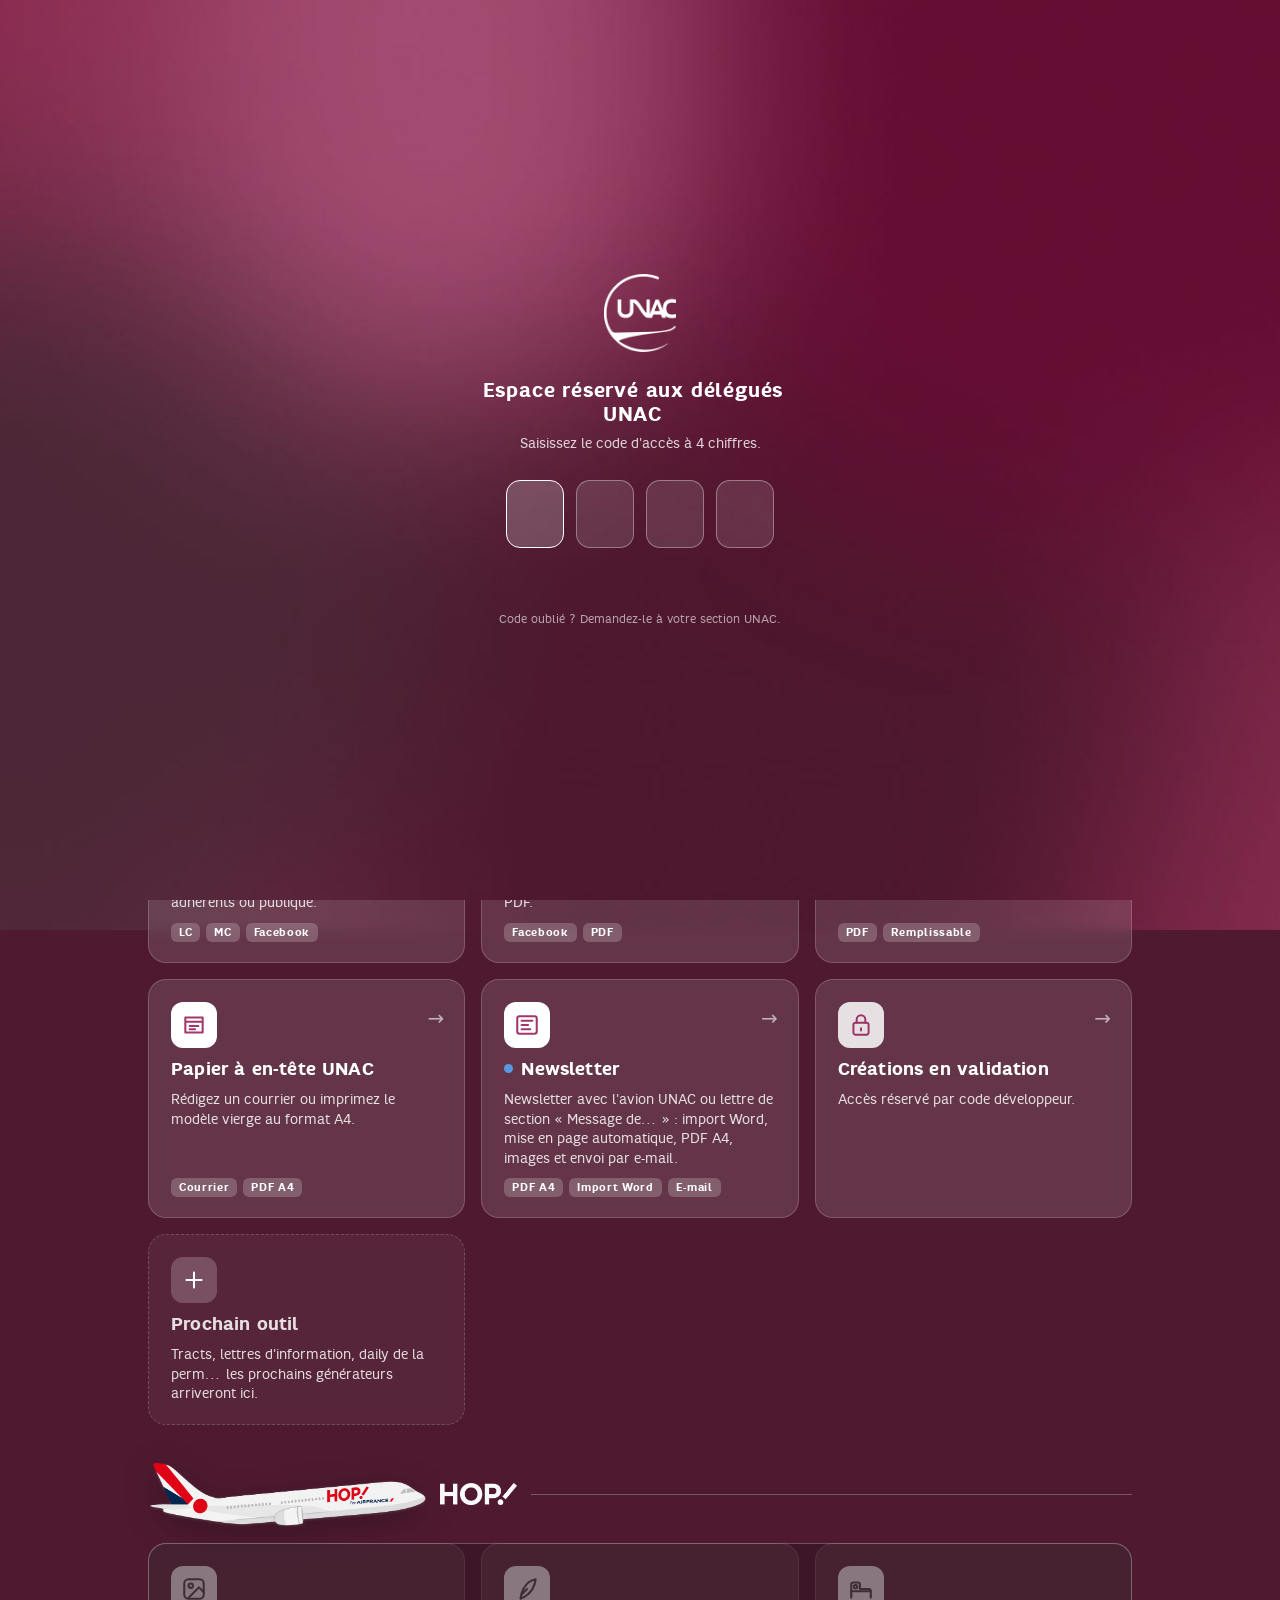
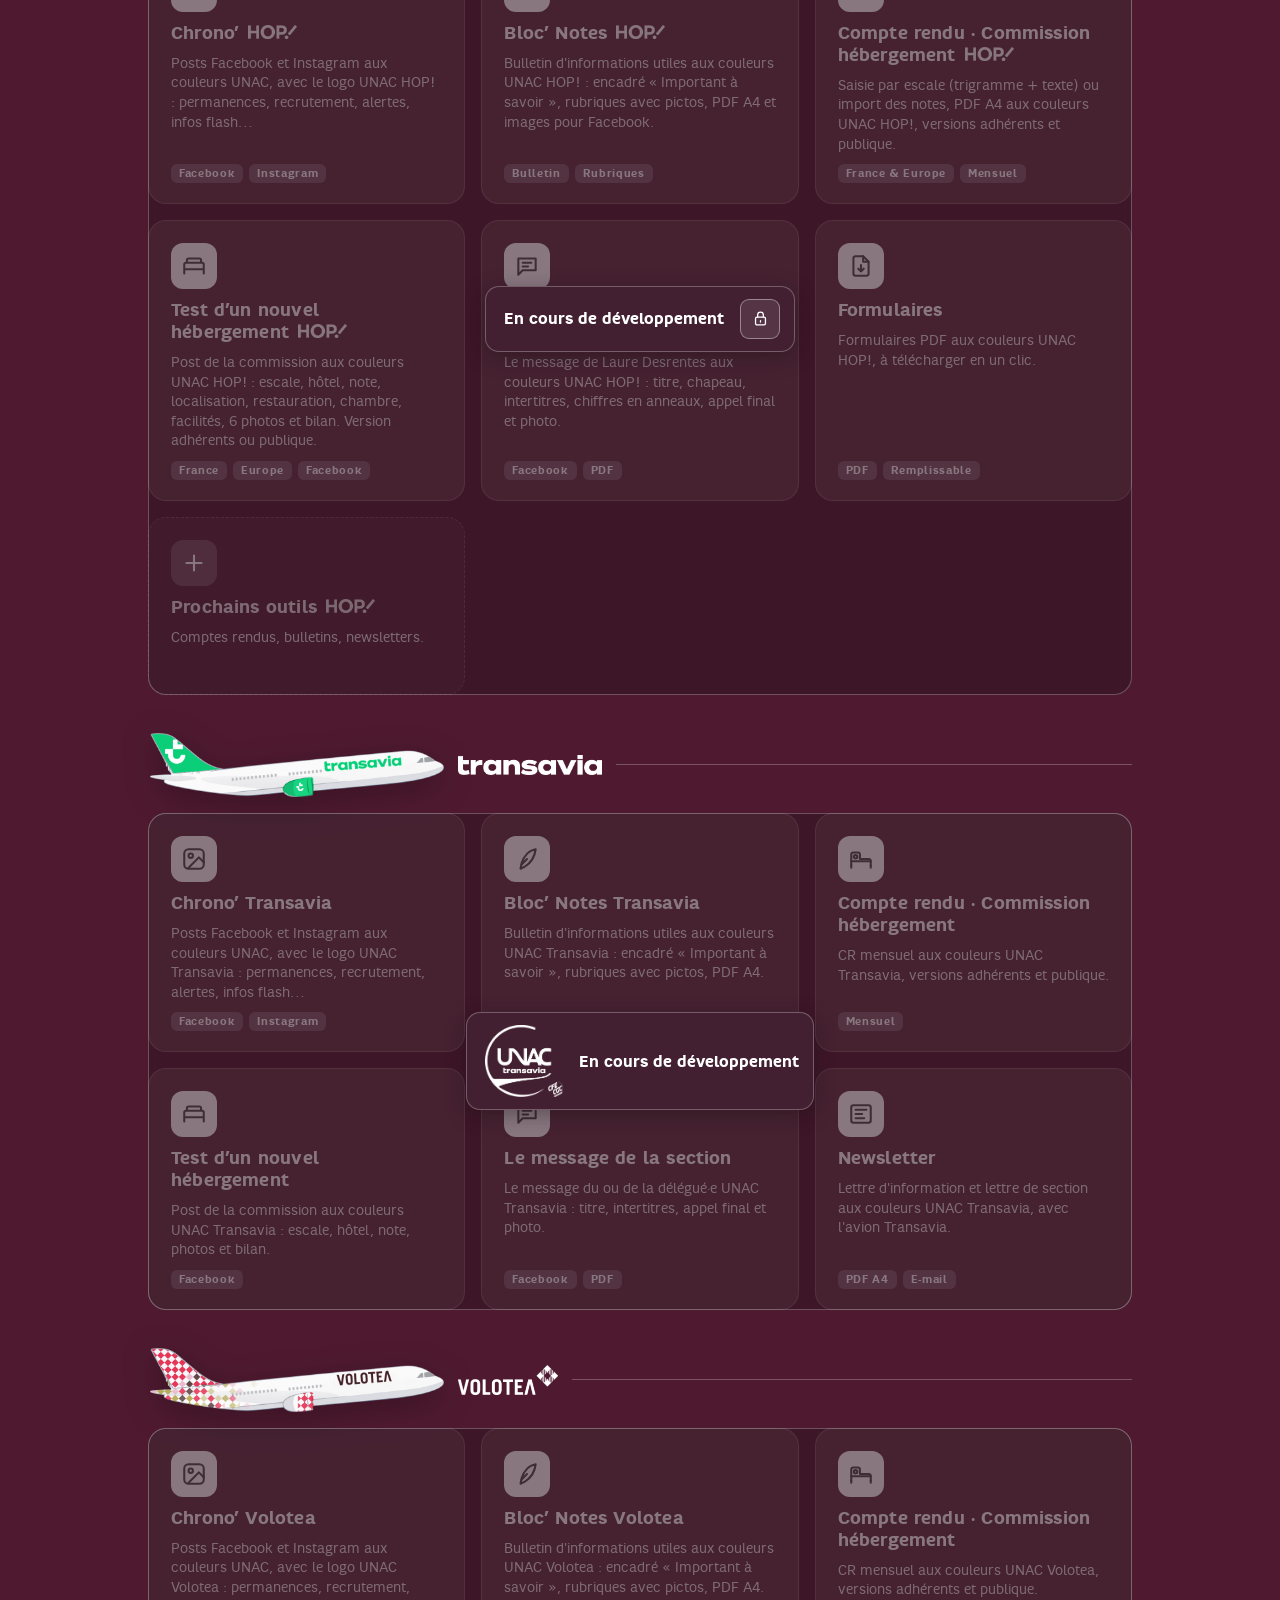
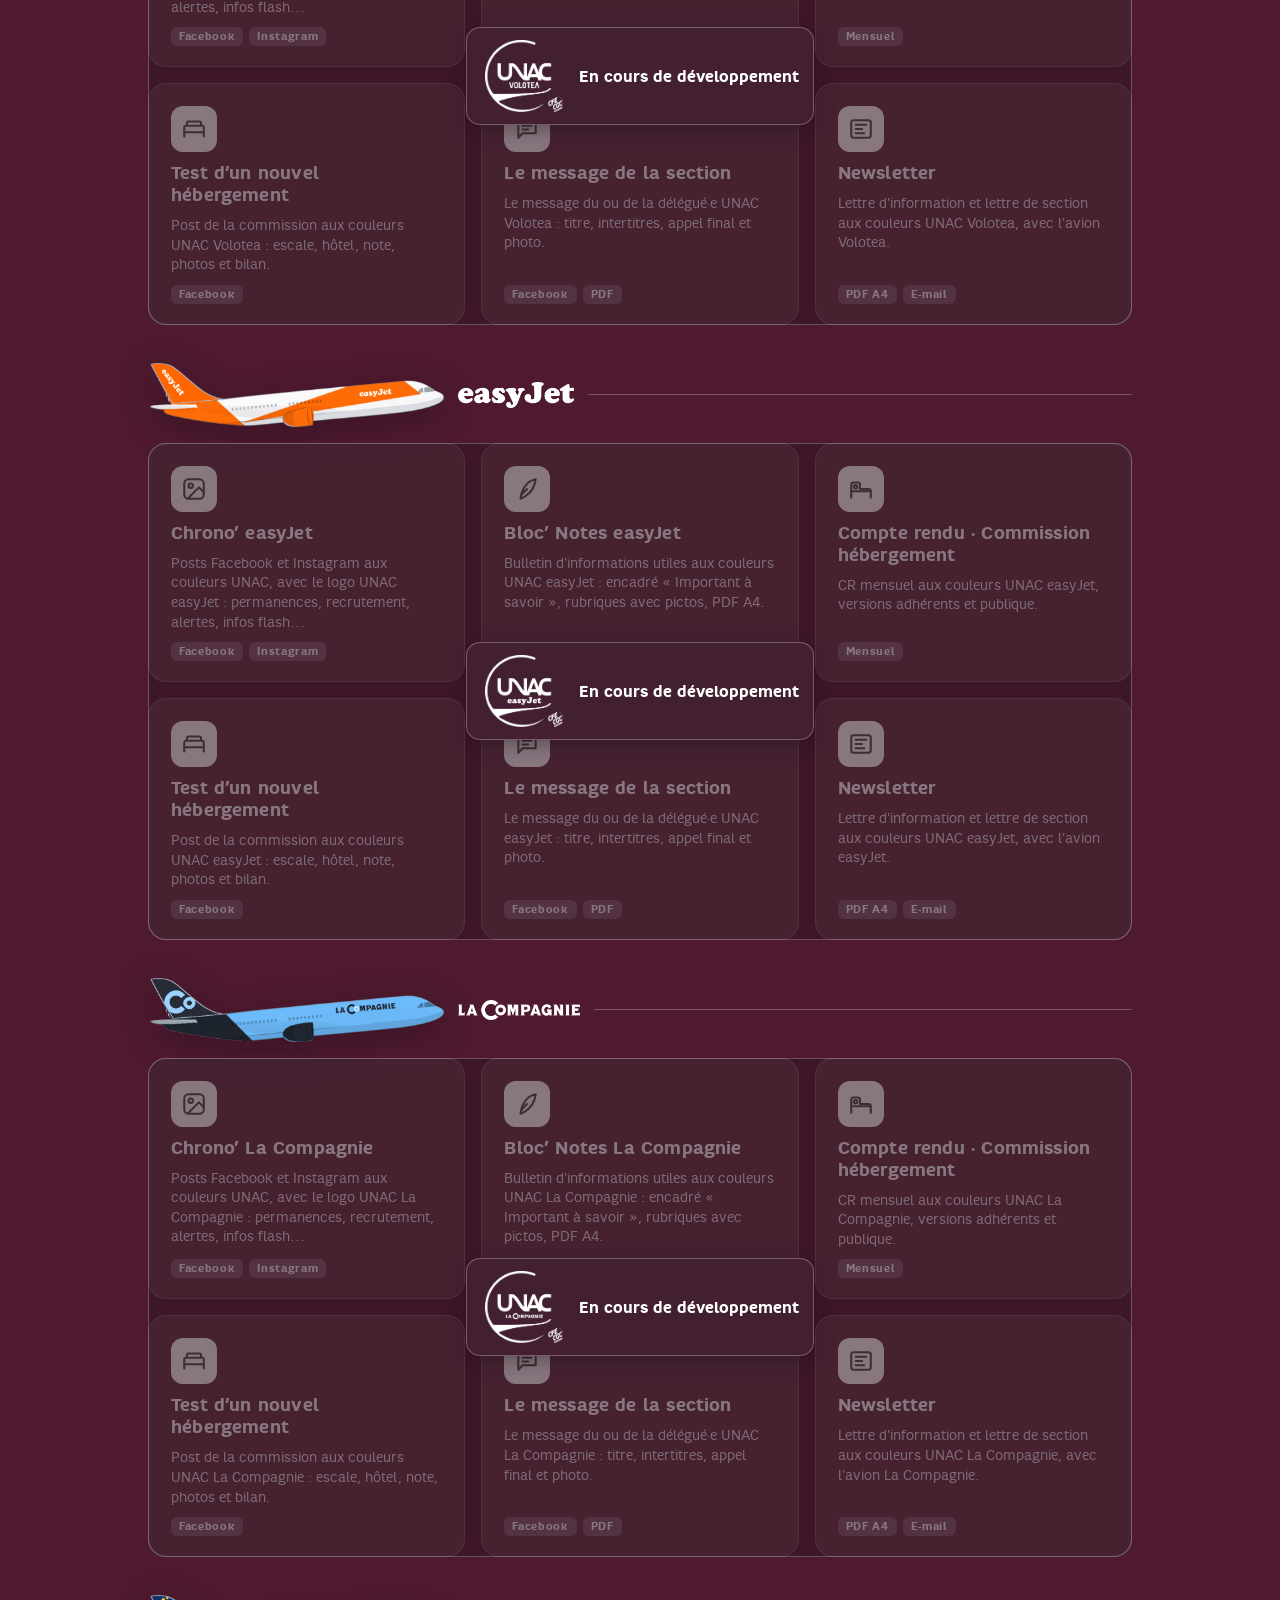
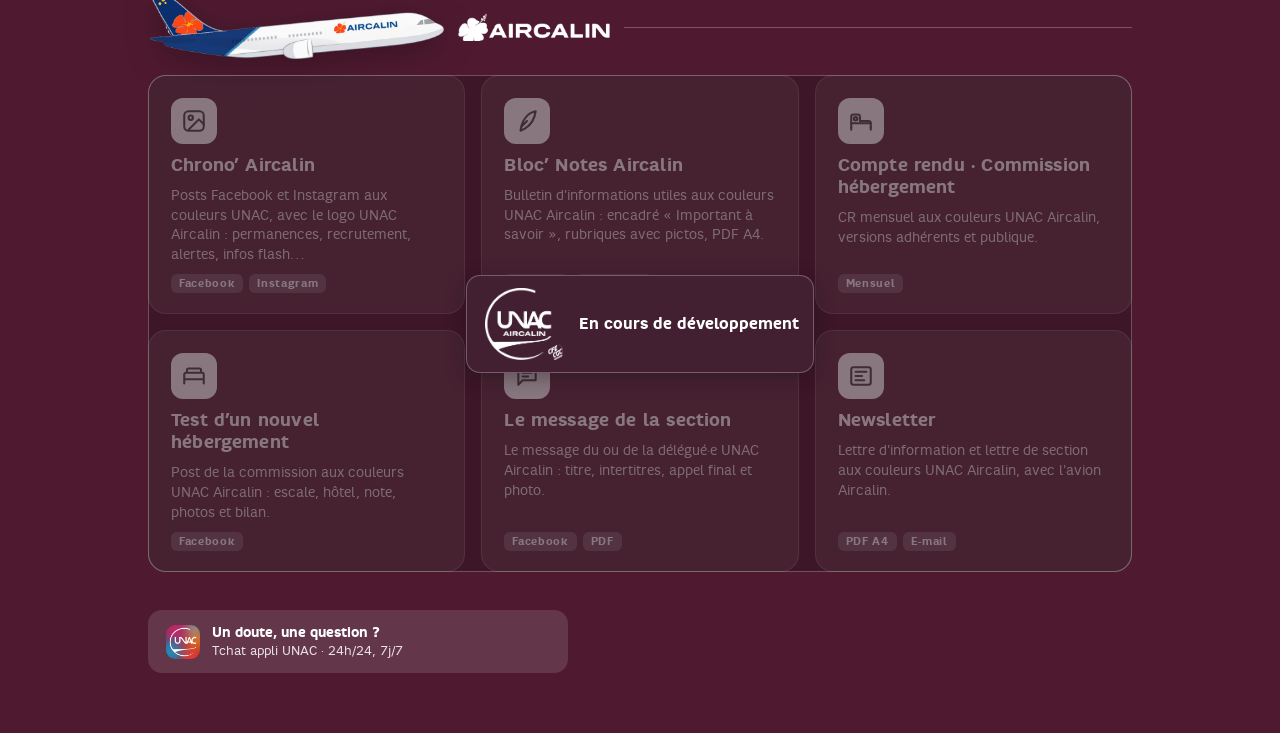
==== commit 5a5ff7e9: "Newsletter : fin du verrou développeur, outil ouvert à tous les délégués Co-Authored-By: Claude Opus" ====
--- a/index.html
+++ b/index.html
@@ -150,11 +150,11 @@
       <div class="tags"><i>Courrier</i><i>PDF A4</i></div>
       <span class="go">→</span>
     </a>
-    <a class="tile dev" href="newsletter/" title="En cours de développement : code de déverrouillage demandé">
+    <a class="tile" href="newsletter/" data-version="lettre-section">
       <div class="ic"><svg viewBox="0 0 24 24" fill="none" stroke="#a3366a" stroke-width="1.9" stroke-linecap="round" stroke-linejoin="round"><rect x="3" y="4" width="18" height="16" rx="2"/><path d="M7 8h10M7 12h6M7 16h8"/></svg></div>
       <b>Newsletter</b>
-      <span>Lettre d'information par sections (modèle Mutuelle MNPAF) : encadrés, étapes, chiffres clés, tableaux, élu.es. PDF A4 et images.</span>
-      <div class="tags"><i class="bientot">🔒 En cours de développement</i></div>
+      <span>Newsletter avec l'avion UNAC ou lettre de section « Message de… » : import Word, mise en page automatique, PDF A4, images et envoi par e-mail.</span>
+      <div class="tags"><i>PDF A4</i><i>Import Word</i><i>E-mail</i></div>
       <span class="go">→</span>
     </a>
     <a class="tile" href="validation.html">
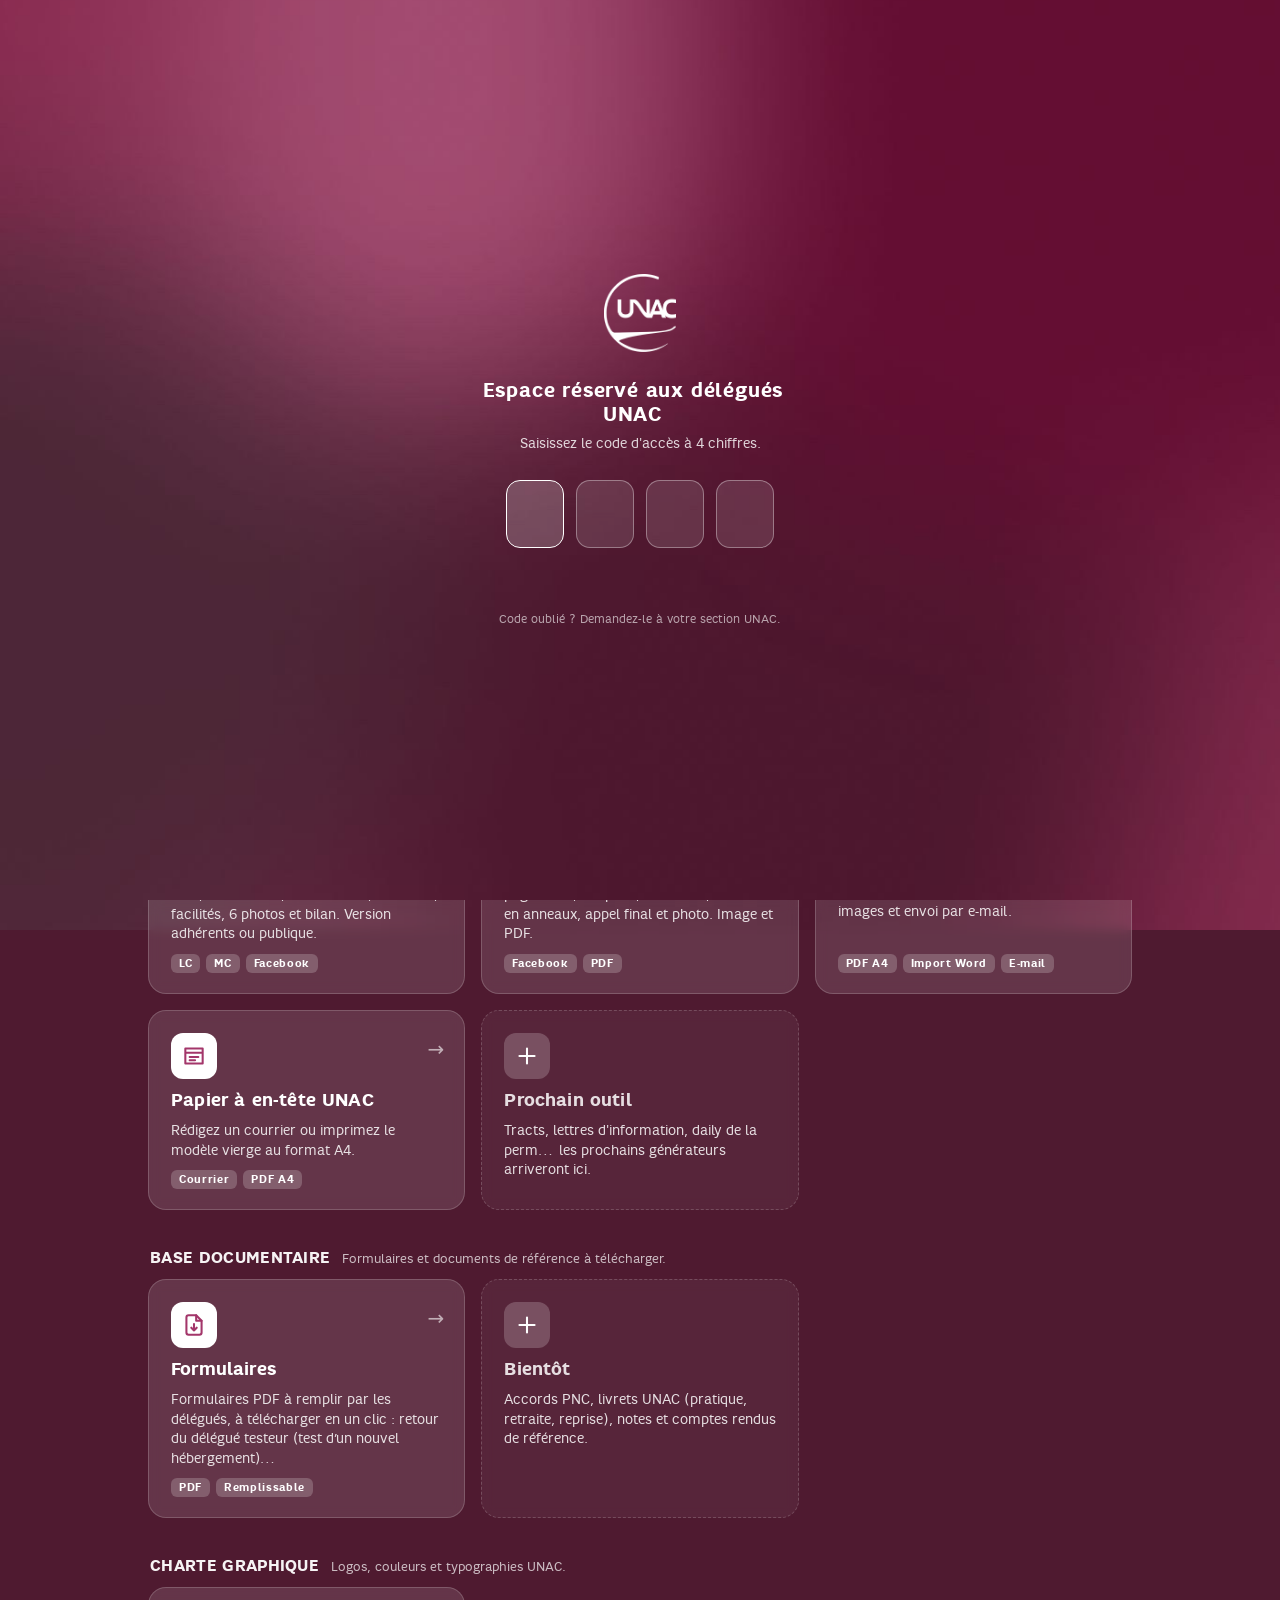
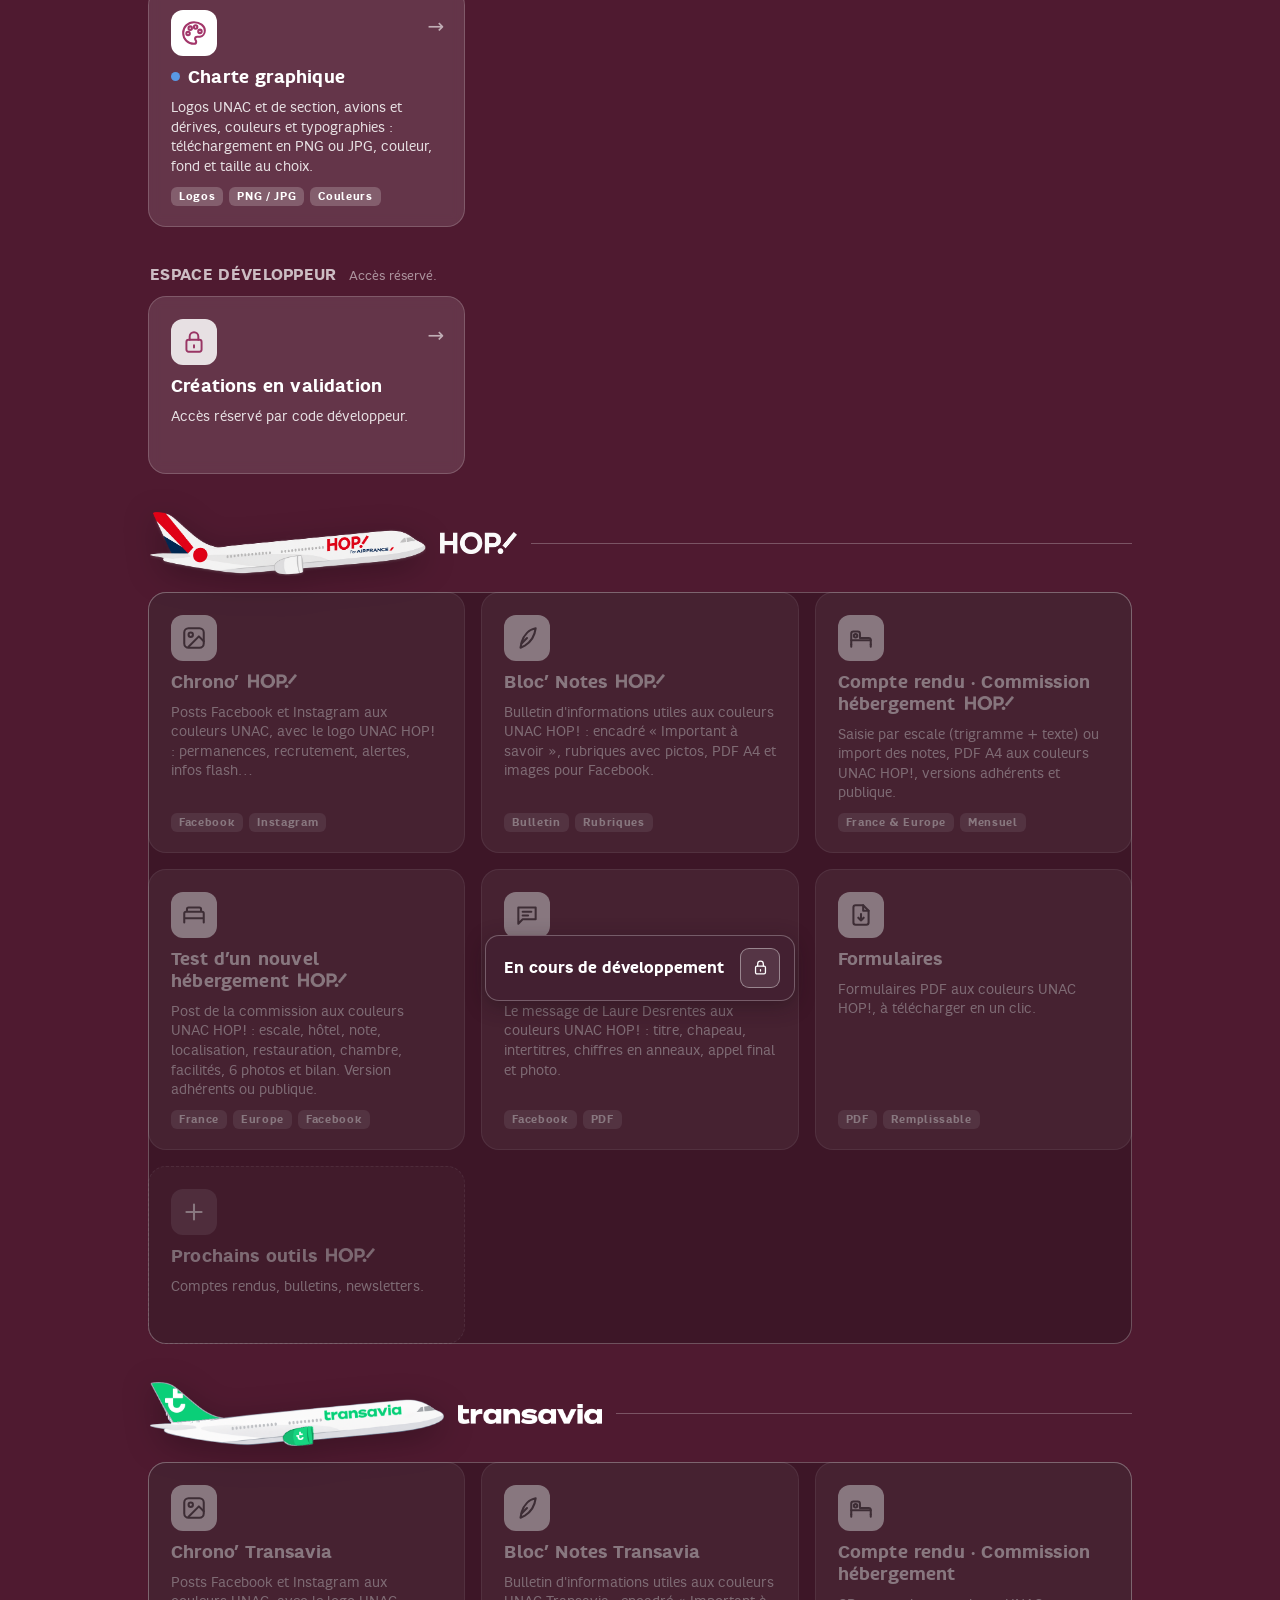
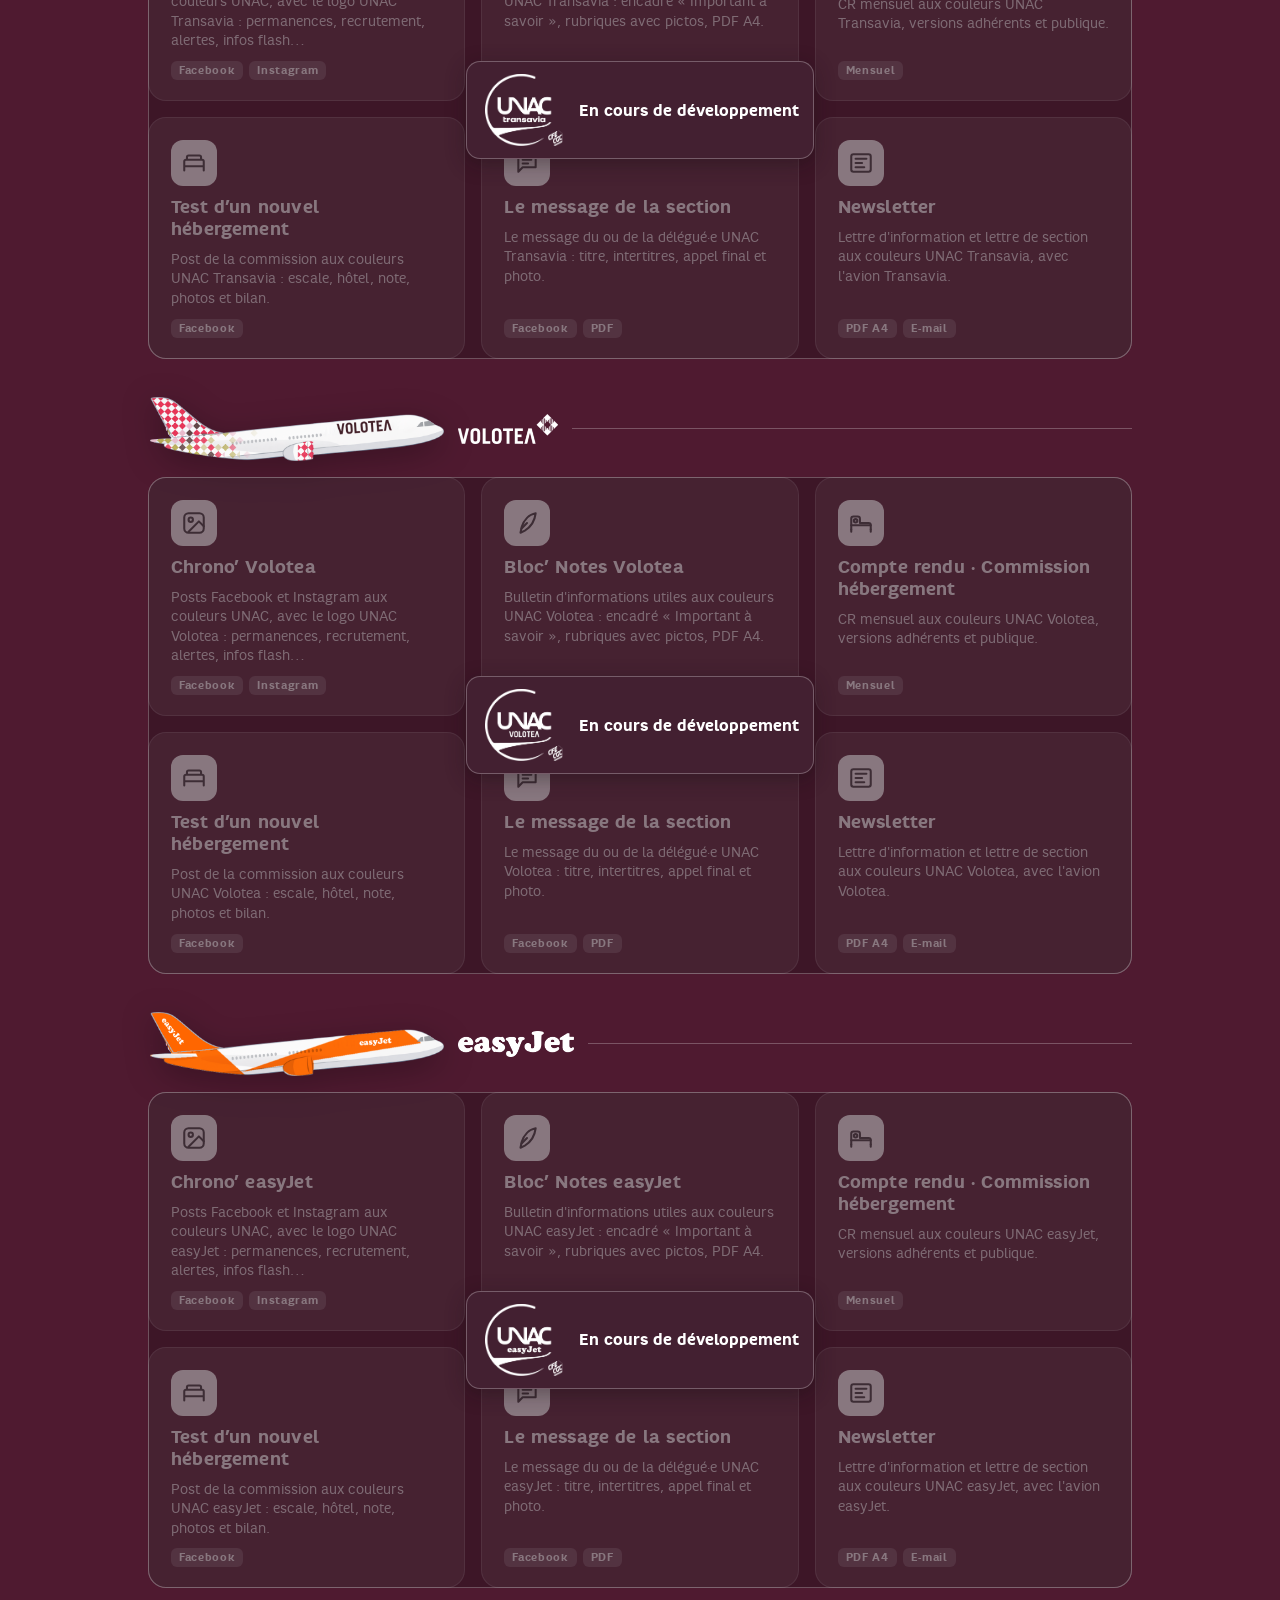
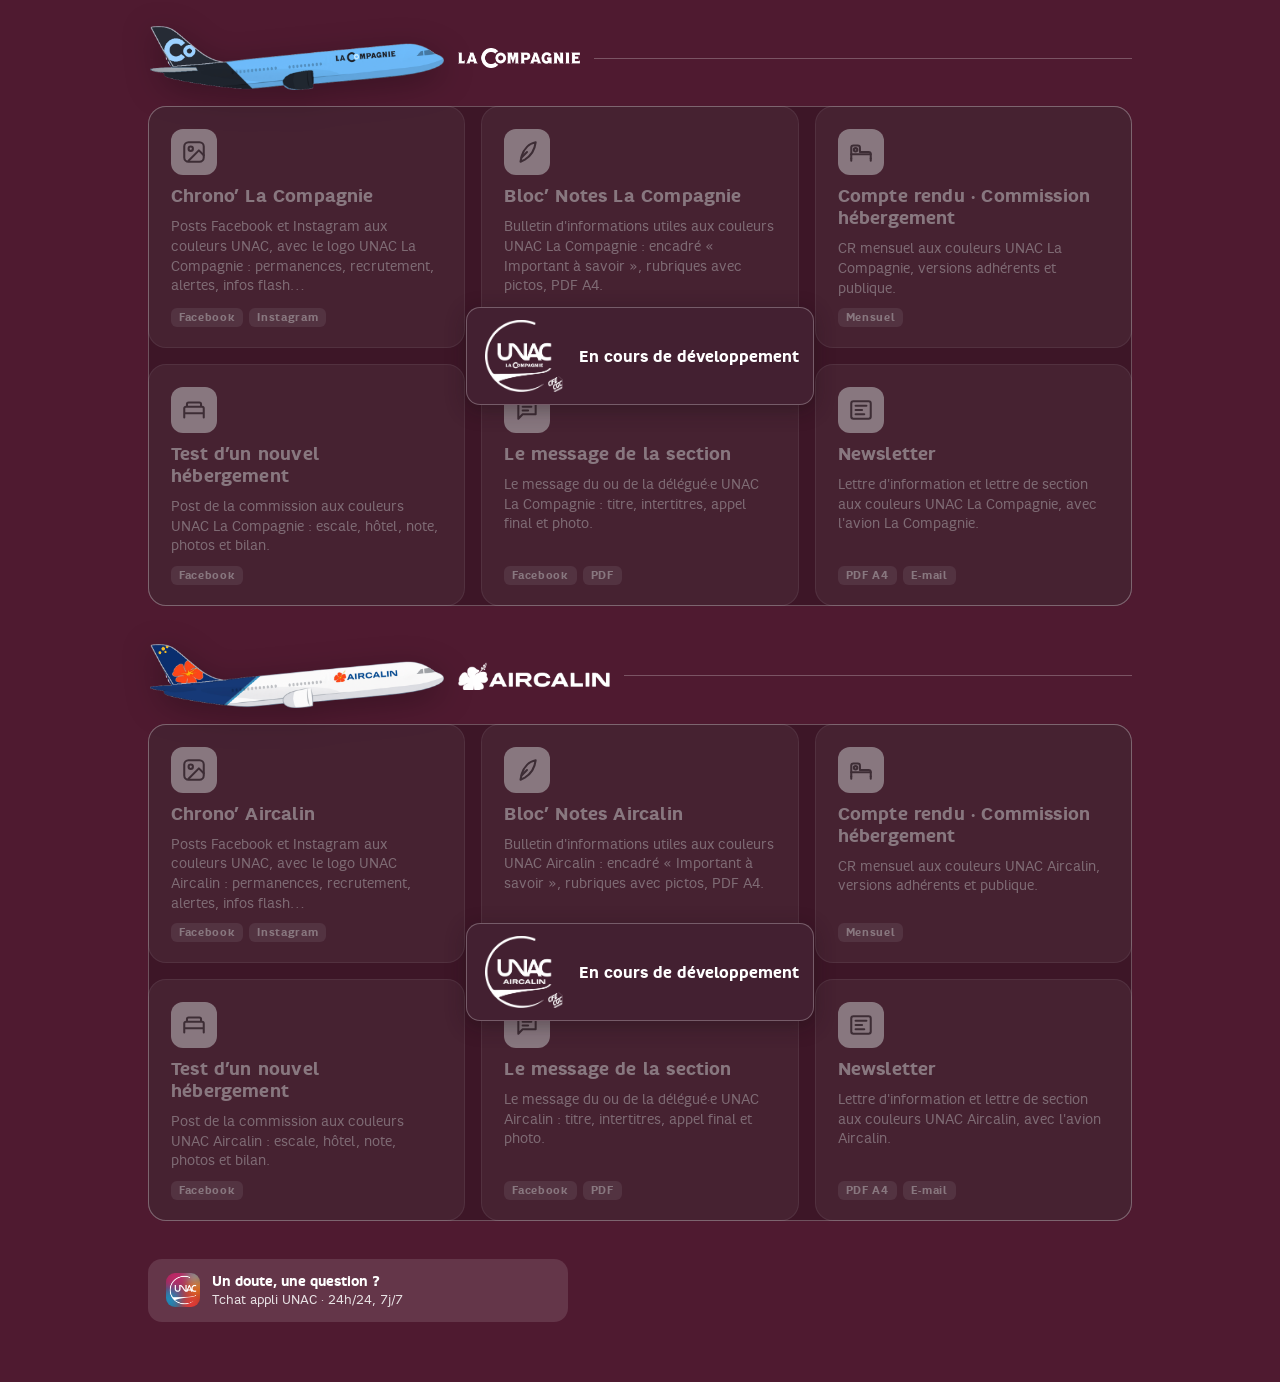
==== commit 45aba818: "Accueil réorganisé (outils de création, base documentaire, charte graphique, espace développeur) + p" ====
--- a/index.html
+++ b/index.html
@@ -35,6 +35,10 @@
   h2 span{font-size:24px;font-weight:700;letter-spacing:.01em}
   h2::after{content:"";flex:1;height:1px;background:rgba(255,255,255,.25)}
   .cie{scroll-margin-top:20px}
+  .groupe{display:flex;align-items:baseline;gap:12px;flex-wrap:wrap;margin:6px 2px 12px}
+  .groupe h3{font-size:16px;font-weight:700;letter-spacing:.02em;text-transform:uppercase;opacity:.95}
+  .groupe p{font-size:13px;opacity:.7}
+  .groupe.dev{opacity:.75}
   .outils-hop{position:relative;isolation:isolate;margin-bottom:38px;border-radius:18px}
   .outils-hop .grid{margin-bottom:0;filter:grayscale(1);opacity:.63}
   .outils-hop .tile[aria-disabled="true"]:hover{transform:none}
@@ -100,6 +104,7 @@
   <nav class="cies" aria-label="Compagnies"><a href="#af"><img src="commun/img/derives/derive-af.png" alt="">Air France</a><a href="#hop"><img src="commun/img/derives/derive-hop.png" alt="">HOP!</a><a href="#transavia"><img src="commun/img/derives/derive-transavia.png" alt="">Transavia</a><a href="#volotea"><img src="commun/img/derives/derive-volotea.png" alt="">Volotea</a><a href="#easyjet"><img src="commun/img/derives/derive-easyjet.png" alt="">easyJet</a><a href="#lacompagnie"><img src="commun/img/derives/derive-lacompagnie.png" alt="">La Compagnie</a><a href="#aircalin"><img src="commun/img/derives/derive-aircalin.png" alt="">Aircalin</a></nav>
   <section class="cie" id="af">
   <h2><img class="derive" src="commun/img/avion-af.png" alt=""><img class="cielogo" src="commun/img/sections/cie-airfrance-blanc.png" alt="Air France" style="height:17px"></h2>
+  <div class="groupe "><h3>Outils de création</h3><p>Comptes rendus, posts, bulletins, newsletters et courriers mis en page automatiquement.</p></div>
   <div class="grid">
     <a class="tile" href="cr-hebergement/">
       <div class="ic"><svg viewBox="0 0 24 24" fill="none" stroke="#a3366a" stroke-width="1.9" stroke-linecap="round" stroke-linejoin="round"><path d="M3 18V8a2 2 0 0 1 2-2h4a2 2 0 0 1 2 2v4h8a2 2 0 0 1 2 2v4"/><path d="M3 14h18"/><path d="M3 18v2M21 18v2"/><circle cx="7" cy="10" r="1.6"/></svg></div>
@@ -136,6 +141,28 @@
       <div class="tags"><i>Facebook</i><i>PDF</i></div>
       <span class="go">→</span>
     </a>
+    <a class="tile" href="newsletter/" data-version="lettre-section">
+      <div class="ic"><svg viewBox="0 0 24 24" fill="none" stroke="#a3366a" stroke-width="1.9" stroke-linecap="round" stroke-linejoin="round"><rect x="3" y="4" width="18" height="16" rx="2"/><path d="M7 8h10M7 12h6M7 16h8"/></svg></div>
+      <b>Newsletter</b>
+      <span>Newsletter avec l'avion UNAC ou lettre de section « Message de… » : import Word, mise en page automatique, PDF A4, images et envoi par e-mail.</span>
+      <div class="tags"><i>PDF A4</i><i>Import Word</i><i>E-mail</i></div>
+      <span class="go">→</span>
+    </a>
+    <a class="tile" href="papier-entete/">
+      <div class="ic"><svg viewBox="0 0 24 24" fill="none" stroke="#a3366a" stroke-width="1.9" stroke-linecap="round" stroke-linejoin="round" aria-hidden="true"><path d="M4 5h16v14H4zM4 9h16M8 13h8M8 16h5"/></svg></div>
+      <b>Papier à en-tête UNAC</b>
+      <span>Rédigez un courrier ou imprimez le modèle vierge au format A4.</span>
+      <div class="tags"><i>Courrier</i><i>PDF A4</i></div>
+      <span class="go">→</span>
+    </a>
+    <div class="tile soon">
+      <div class="ic"><svg viewBox="0 0 24 24" fill="none" stroke="#fff" stroke-width="1.9" stroke-linecap="round"><path d="M12 5v14M5 12h14"/></svg></div>
+      <b>Prochain outil</b>
+      <span>Tracts, lettres d'information, daily de la perm… les prochains générateurs arriveront ici.</span>
+    </div>
+  </div>
+  <div class="groupe "><h3>Base documentaire</h3><p>Formulaires et documents de référence à télécharger.</p></div>
+  <div class="grid">
     <a class="tile" href="formulaires/?section=af">
       <div class="ic"><svg viewBox="0 0 24 24" fill="none" stroke="#a3366a" stroke-width="1.9" stroke-linecap="round" stroke-linejoin="round"><path d="M14 3H7a2 2 0 0 0-2 2v14a2 2 0 0 0 2 2h10a2 2 0 0 0 2-2V8Z"/><path d="M14 3v5h5"/><path d="M12 11v6M9.5 14.5 12 17l2.5-2.5"/></svg></div>
       <b>Formulaires</b>
@@ -143,31 +170,30 @@
       <div class="tags"><i>PDF</i><i>Remplissable</i></div>
       <span class="go">→</span>
     </a>
-    <a class="tile" href="papier-entete/">
-      <div class="ic"><svg viewBox="0 0 24 24" fill="none" stroke="#a3366a" stroke-width="1.9" stroke-linecap="round" stroke-linejoin="round" aria-hidden="true"><path d="M4 5h16v14H4zM4 9h16M8 13h8M8 16h5"/></svg></div>
-      <b>Papier à en-tête UNAC</b>
-      <span>Rédigez un courrier ou imprimez le modèle vierge au format A4.</span>
-      <div class="tags"><i>Courrier</i><i>PDF A4</i></div>
-      <span class="go">→</span>
-    </a>
-    <a class="tile" href="newsletter/" data-version="lettre-section">
-      <div class="ic"><svg viewBox="0 0 24 24" fill="none" stroke="#a3366a" stroke-width="1.9" stroke-linecap="round" stroke-linejoin="round"><rect x="3" y="4" width="18" height="16" rx="2"/><path d="M7 8h10M7 12h6M7 16h8"/></svg></div>
-      <b>Newsletter</b>
-      <span>Newsletter avec l'avion UNAC ou lettre de section « Message de… » : import Word, mise en page automatique, PDF A4, images et envoi par e-mail.</span>
-      <div class="tags"><i>PDF A4</i><i>Import Word</i><i>E-mail</i></div>
-      <span class="go">→</span>
-    </a>
+    <div class="tile soon">
+      <div class="ic"><svg viewBox="0 0 24 24" fill="none" stroke="#fff" stroke-width="1.9" stroke-linecap="round"><path d="M12 5v14M5 12h14"/></svg></div>
+      <b>Bientôt</b>
+      <span>Accords PNC, livrets UNAC (pratique, retraite, reprise), notes et comptes rendus de référence.</span>
+    </div>
+  </div>
+  <div class="groupe "><h3>Charte graphique</h3><p>Logos, couleurs et typographies UNAC.</p></div>
+  <div class="grid">
+    <a class="tile" href="charte/" data-version="charte-1">
+      <div class="ic"><svg viewBox="0 0 24 24" fill="none" stroke="#a3366a" stroke-width="1.9" stroke-linecap="round" stroke-linejoin="round"><circle cx="13.5" cy="6.5" r="1.6"/><circle cx="17.5" cy="10.5" r="1.6"/><circle cx="8.5" cy="7.5" r="1.6"/><circle cx="6.5" cy="12.5" r="1.6"/><path d="M12 2a10 10 0 0 0 0 20c1.1 0 2-.9 2-2 0-.5-.2-1-.5-1.3-.3-.4-.5-.8-.5-1.3 0-1.1.9-2 2-2h2.4A5.6 5.6 0 0 0 22 9.8C22 5.5 17.5 2 12 2Z"/></svg></div>
+      <b>Charte graphique</b>
+      <span>Logos UNAC et de section, avions et dérives, couleurs et typographies : téléchargement en PNG ou JPG, couleur, fond et taille au choix.</span>
+      <div class="tags"><i>Logos</i><i>PNG / JPG</i><i>Couleurs</i></div>
+      <span class="go">→</span>
+    </a>
+  </div>
+  <div class="groupe dev"><h3>Espace développeur</h3><p>Accès réservé.</p></div>
+  <div class="grid">
     <a class="tile" href="validation.html">
       <span class="ic"><svg viewBox="0 0 24 24" fill="none" stroke="#a3366a" stroke-width="1.8" stroke-linecap="round" aria-hidden="true"><rect x="5" y="10" width="14" height="11" rx="2"/><path d="M8 10V7a4 4 0 0 1 8 0v3m-4 5v2"/></svg></span>
       <b>Créations en validation</b>
       <span>Accès réservé par code développeur.</span>
       <span class="go">→</span>
     </a>
-    <div class="tile soon">
-      <div class="ic"><svg viewBox="0 0 24 24" fill="none" stroke="#fff" stroke-width="1.9" stroke-linecap="round"><path d="M12 5v14M5 12h14"/></svg></div>
-      <b>Prochain outil</b>
-      <span>Tracts, lettres d'information, daily de la perm… les prochains générateurs arriveront ici.</span>
-    </div>
   </div>
   </section>
 
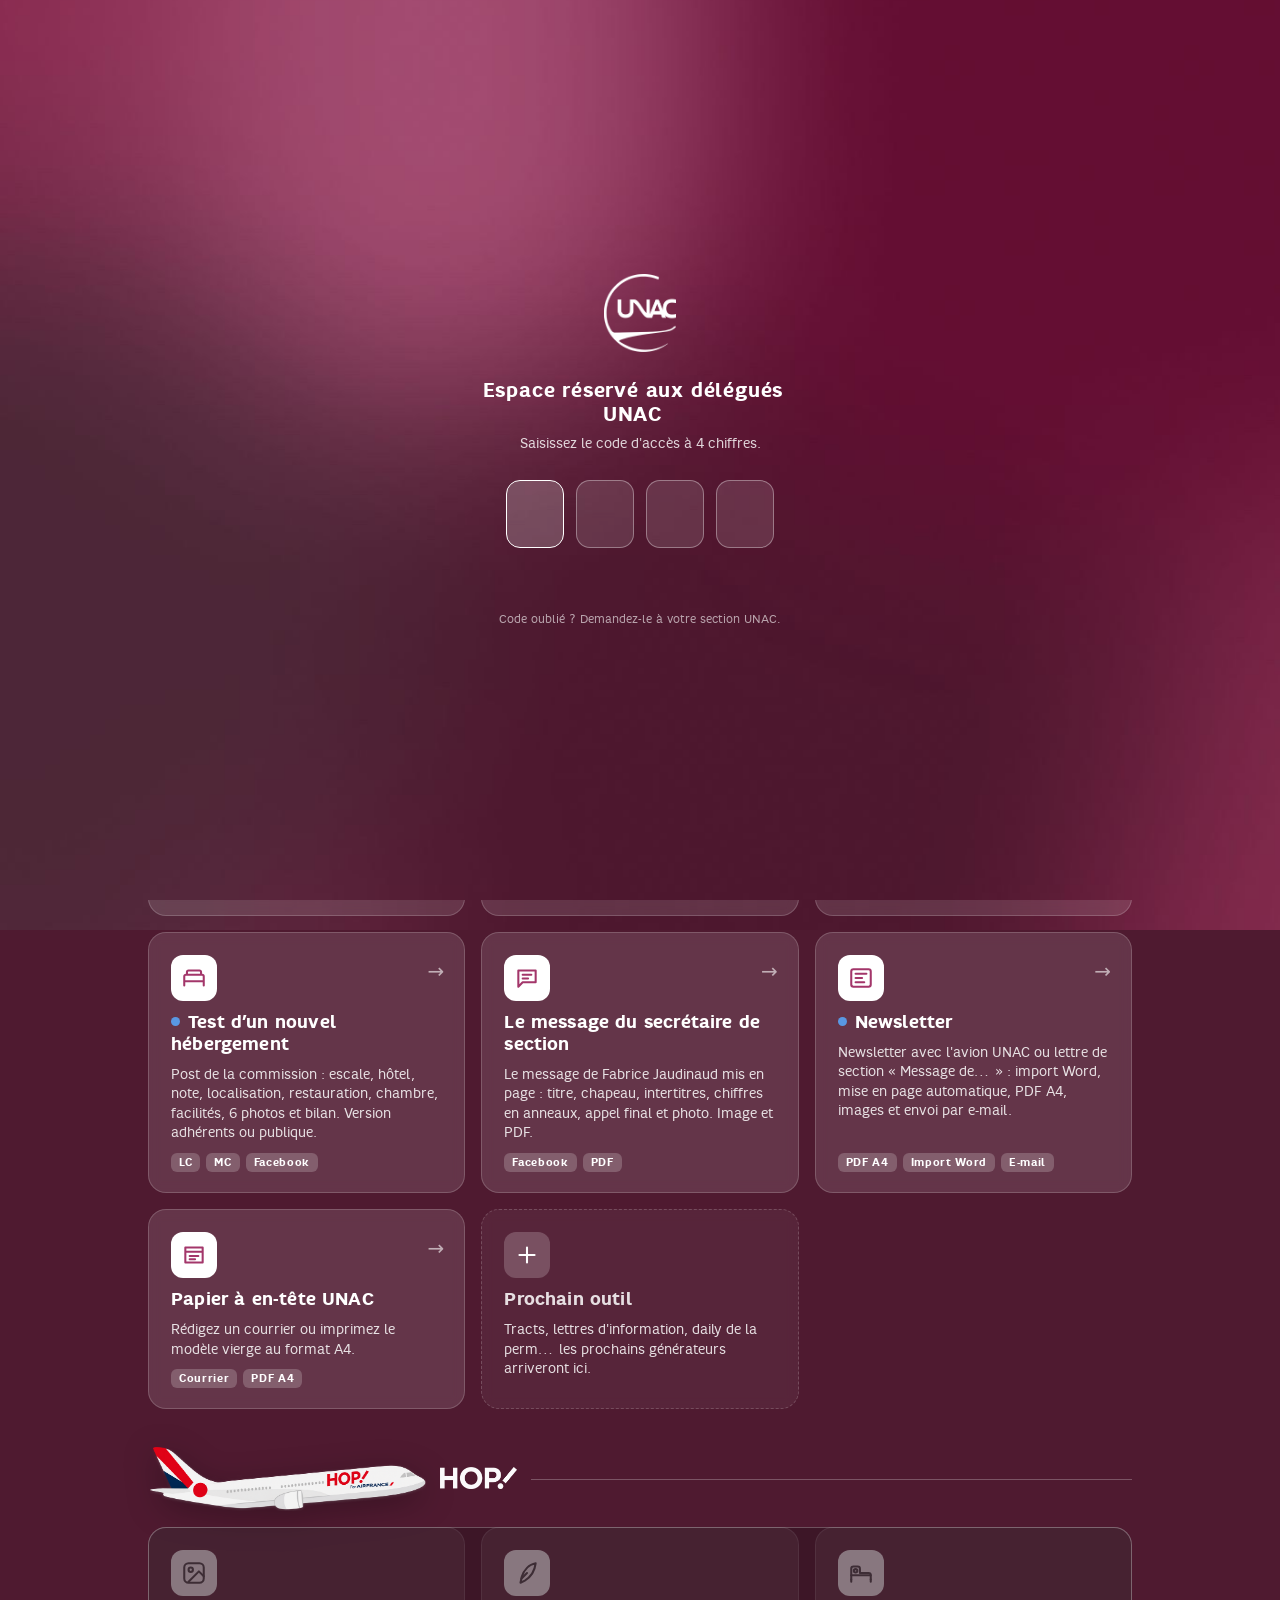
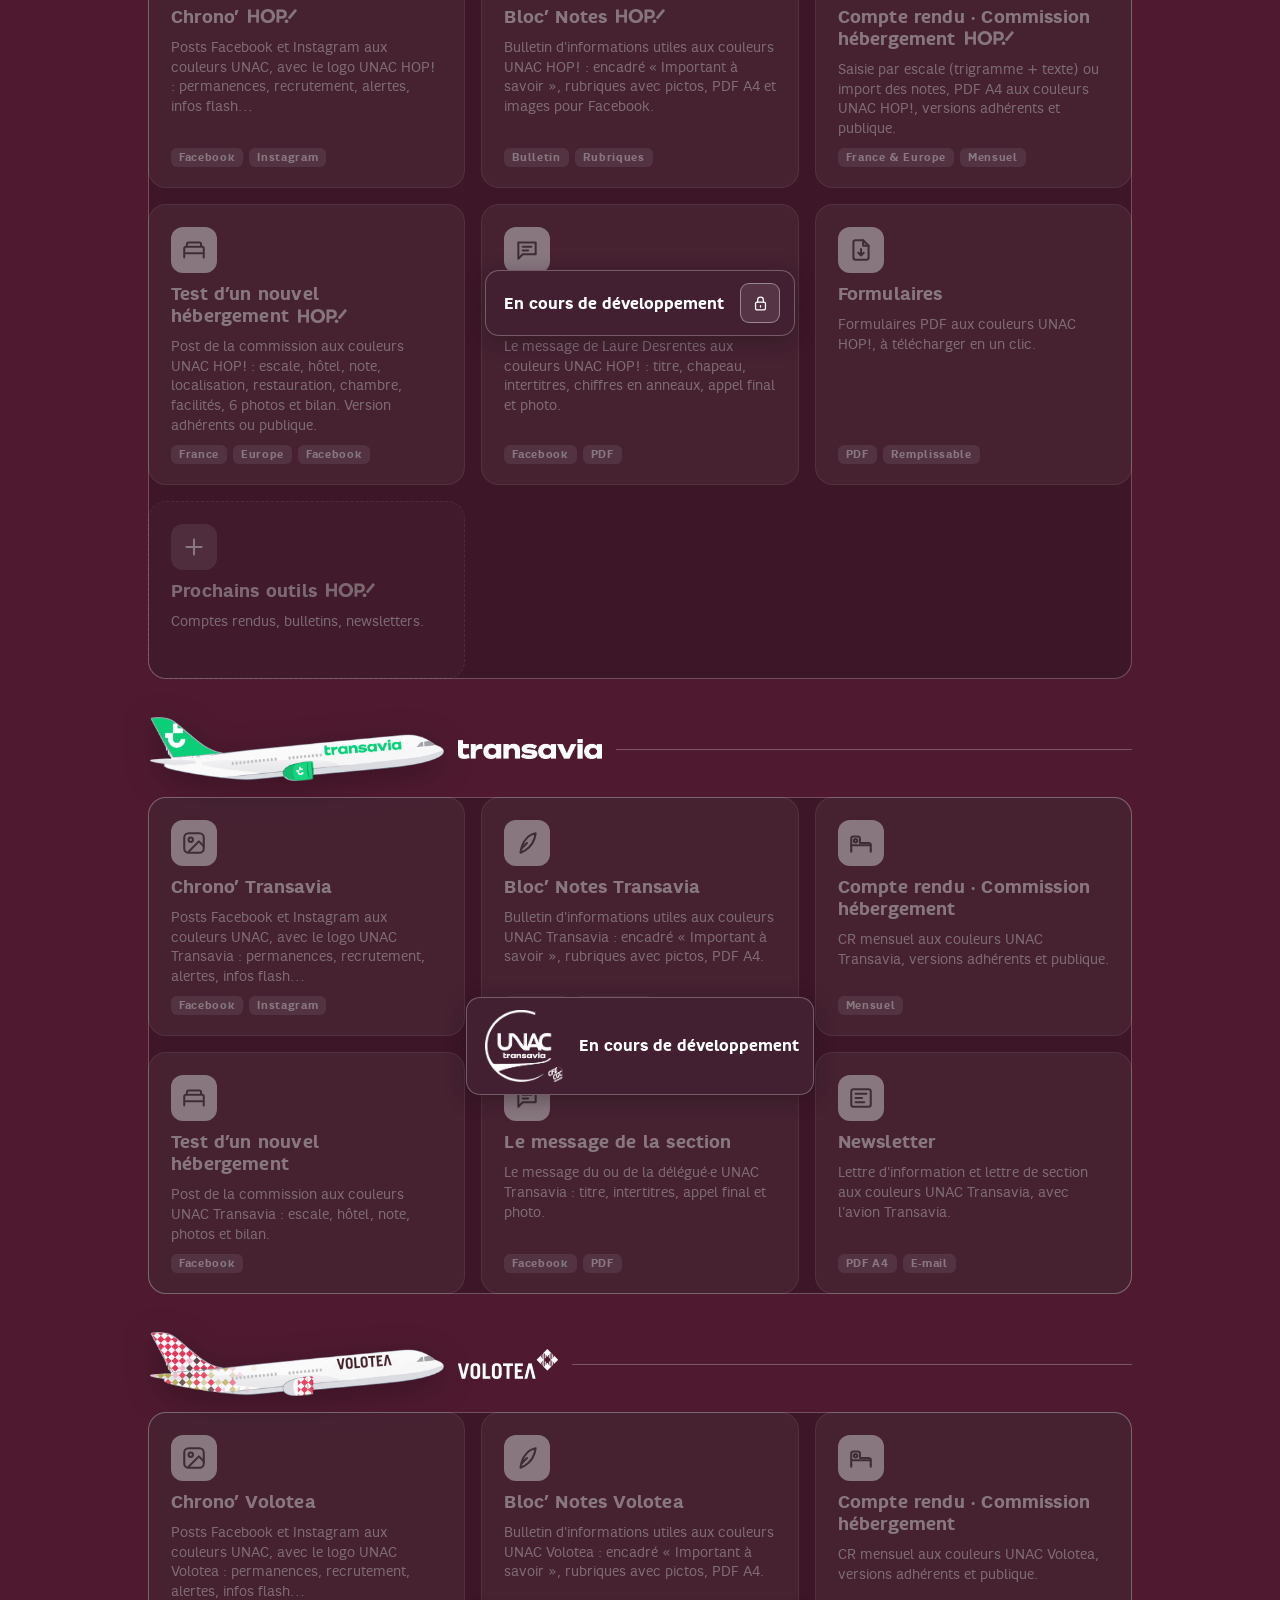
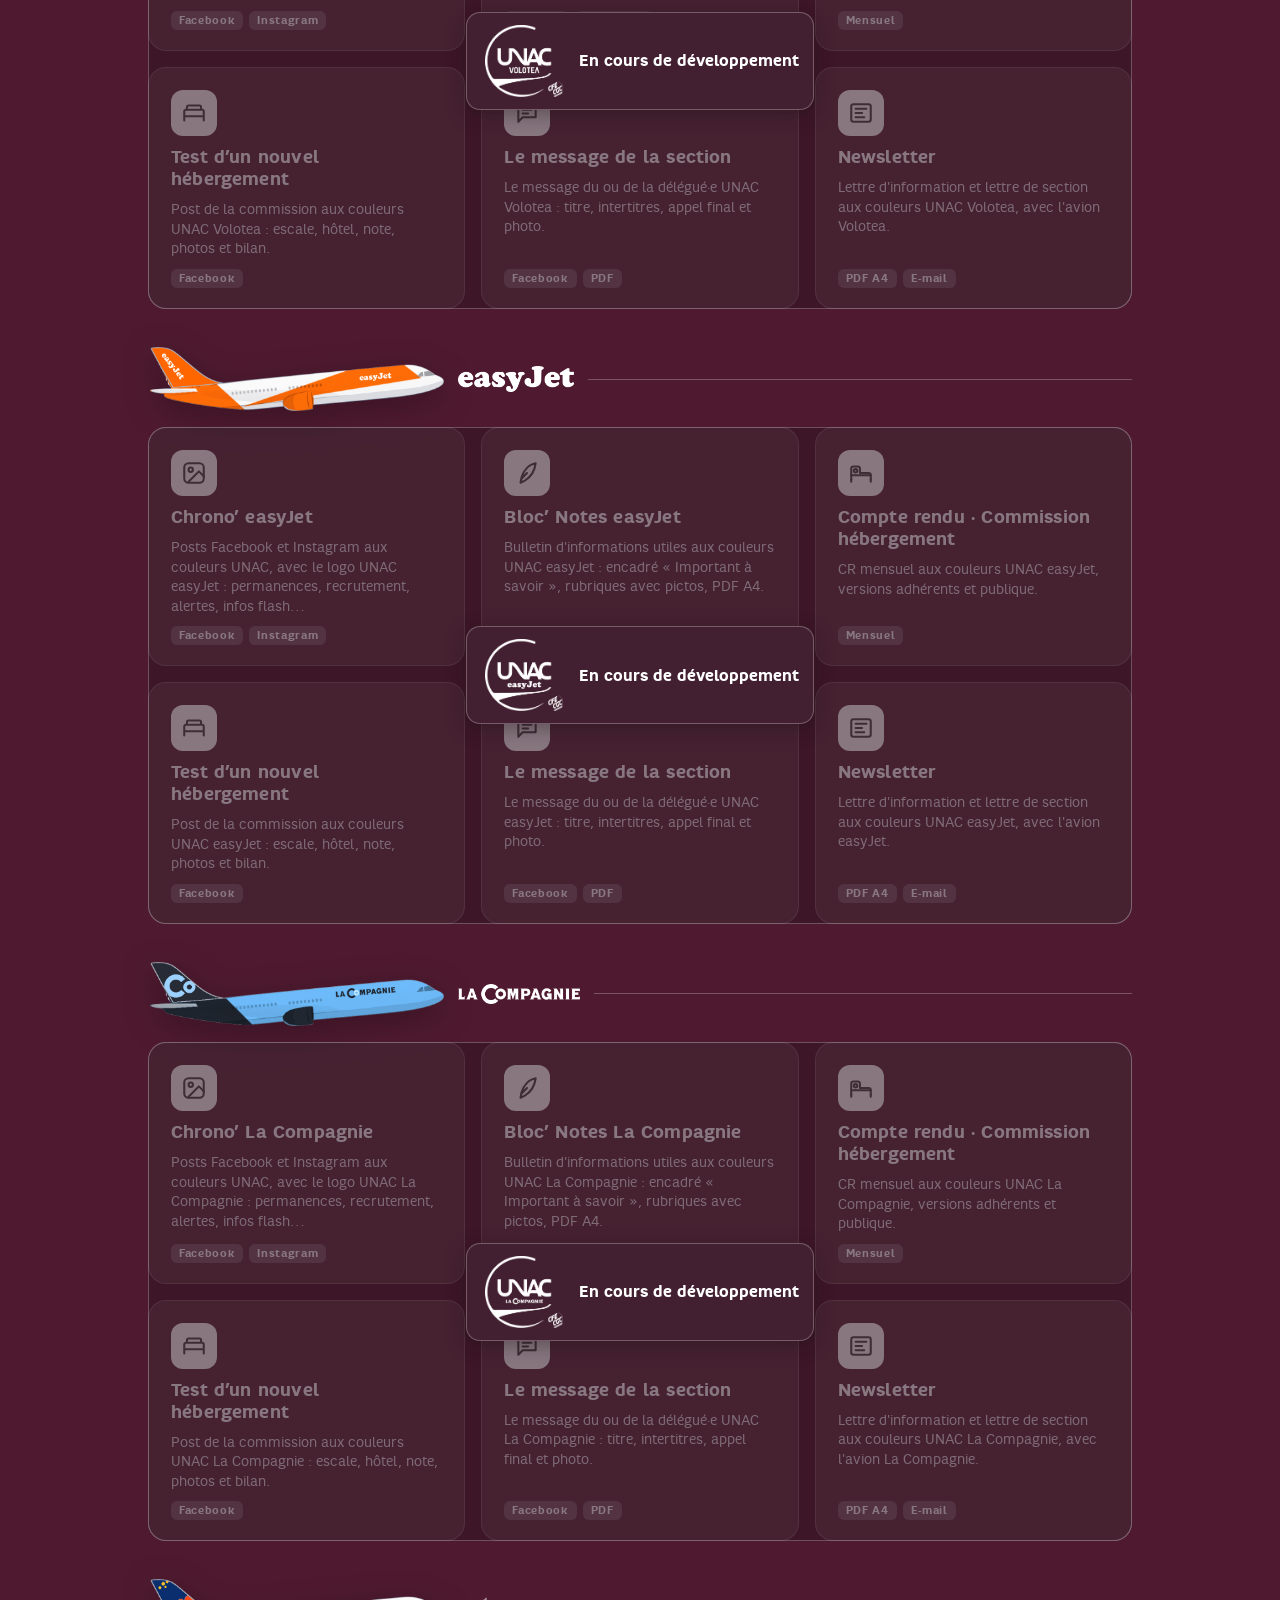
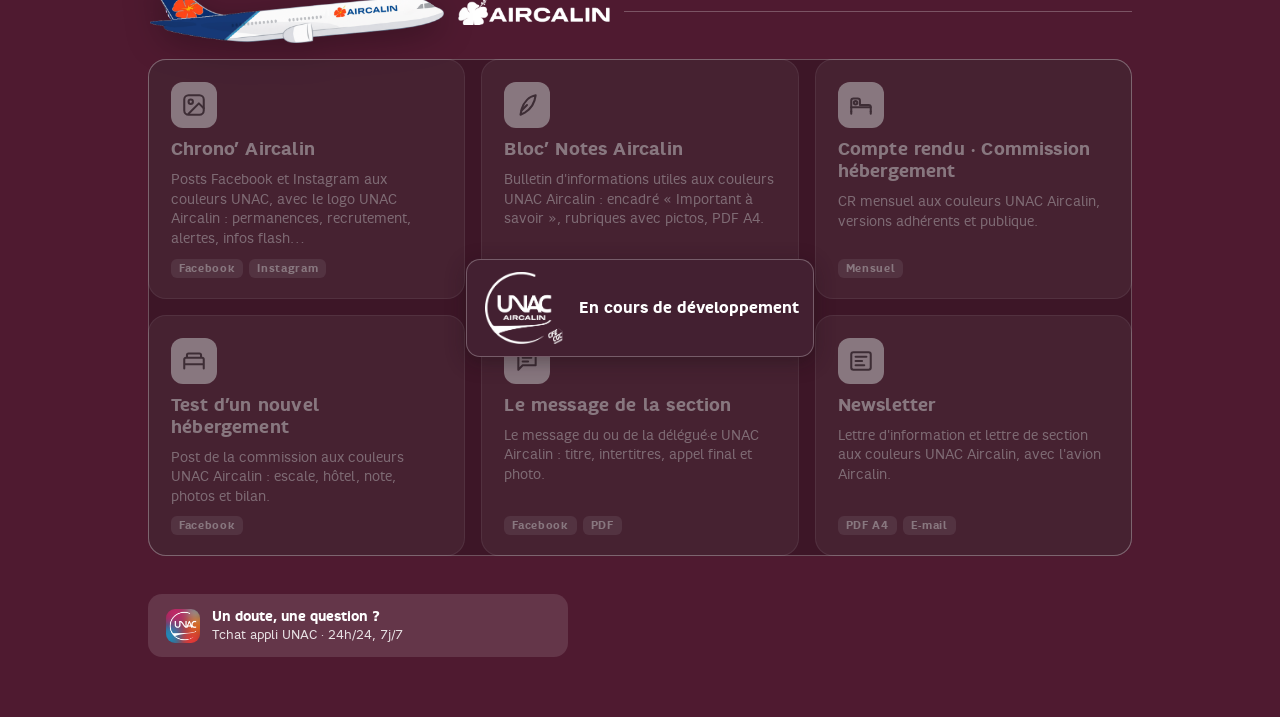
==== commit eb5cb5ce: "Accueil : une boîte par catégorie (outils de création, base documentaire, charte graphique, espace d" ====
--- a/index.html
+++ b/index.html
@@ -35,6 +35,22 @@
   h2 span{font-size:24px;font-weight:700;letter-spacing:.01em}
   h2::after{content:"";flex:1;height:1px;background:rgba(255,255,255,.25)}
   .cie{scroll-margin-top:20px}
+  .cats{display:grid;grid-template-columns:repeat(4,minmax(0,1fr));gap:14px;margin:0 0 18px}
+  .cat{font:inherit;color:#fff;text-align:left;cursor:pointer;display:flex;flex-direction:column;gap:6px;border-radius:18px;padding:18px;
+    background:rgba(255,255,255,.1);border:1px solid rgba(255,255,255,.2);transition:background .15s,transform .15s}
+  .cat:hover{background:rgba(255,255,255,.17);transform:translateY(-2px)}
+  .cat .cic{width:44px;height:44px;border-radius:12px;background:#fff;display:grid;place-items:center;margin-bottom:4px}
+  .cat .cic svg{width:24px;height:24px}
+  .cat b{font-size:17px}
+  .cat .cd{font-size:12.5px;opacity:.78;line-height:1.4;flex:1}
+  .cat .cn{font-size:11.5px;font-weight:700;letter-spacing:.04em;text-transform:uppercase;opacity:.75}
+  .cat.on{background:#fff;color:#5a1838;border-color:#fff;box-shadow:0 10px 26px rgba(30,5,18,.35)}
+  .cat.on .cic{background:#B33866}.cat.on .cic svg{stroke:#fff}
+  .cat.dev:not(.on){opacity:.7}
+  .panel{position:relative;padding-top:4px}
+  .panel .grid{margin-bottom:38px}
+  @media (max-width:900px){.cats{grid-template-columns:repeat(2,minmax(0,1fr))}}
+  @media (max-width:480px){.cat .cd{display:none}.cat{padding:14px}}
   .groupe{display:flex;align-items:baseline;gap:12px;flex-wrap:wrap;margin:6px 2px 12px}
   .groupe h3{font-size:16px;font-weight:700;letter-spacing:.02em;text-transform:uppercase;opacity:.95}
   .groupe p{font-size:13px;opacity:.7}
@@ -104,7 +120,25 @@
   <nav class="cies" aria-label="Compagnies"><a href="#af"><img src="commun/img/derives/derive-af.png" alt="">Air France</a><a href="#hop"><img src="commun/img/derives/derive-hop.png" alt="">HOP!</a><a href="#transavia"><img src="commun/img/derives/derive-transavia.png" alt="">Transavia</a><a href="#volotea"><img src="commun/img/derives/derive-volotea.png" alt="">Volotea</a><a href="#easyjet"><img src="commun/img/derives/derive-easyjet.png" alt="">easyJet</a><a href="#lacompagnie"><img src="commun/img/derives/derive-lacompagnie.png" alt="">La Compagnie</a><a href="#aircalin"><img src="commun/img/derives/derive-aircalin.png" alt="">Aircalin</a></nav>
   <section class="cie" id="af">
   <h2><img class="derive" src="commun/img/avion-af.png" alt=""><img class="cielogo" src="commun/img/sections/cie-airfrance-blanc.png" alt="Air France" style="height:17px"></h2>
-  <div class="groupe "><h3>Outils de création</h3><p>Comptes rendus, posts, bulletins, newsletters et courriers mis en page automatiquement.</p></div>
+  <div class="cats" role="tablist">
+    <button type="button" class="cat " data-cat="outils" aria-controls="p-af-outils">
+      <span class="cic"><svg viewBox="0 0 24 24" fill="none" stroke="#a3366a" stroke-width="1.9" stroke-linecap="round" stroke-linejoin="round"><path d="M12 19l7-7 3 3-7 7-3-3z"/><path d="M18 13l-1.5-7.5L2 2l3.5 14.5L13 18l5-5z"/><path d="M2 2l7.586 7.586"/><circle cx="11" cy="11" r="2"/></svg></span>
+      <b>Outils de création</b><span class="cd">Comptes rendus, posts, bulletins, newsletters et courriers mis en page automatiquement.</span><span class="cn">7 outils</span>
+    </button>
+    <button type="button" class="cat " data-cat="base" aria-controls="p-af-base">
+      <span class="cic"><svg viewBox="0 0 24 24" fill="none" stroke="#a3366a" stroke-width="1.9" stroke-linecap="round" stroke-linejoin="round"><path d="M4 19.5A2.5 2.5 0 0 1 6.5 17H20"/><path d="M6.5 2H20v20H6.5A2.5 2.5 0 0 1 4 19.5v-15A2.5 2.5 0 0 1 6.5 2z"/><path d="M9 7h7M9 11h5"/></svg></span>
+      <b>Base documentaire</b><span class="cd">Formulaires et documents de référence à télécharger.</span><span class="cn">Formulaires · documents</span>
+    </button>
+    <button type="button" class="cat " data-cat="charte" aria-controls="p-af-charte">
+      <span class="cic"><svg viewBox="0 0 24 24" fill="none" stroke="#a3366a" stroke-width="1.9" stroke-linecap="round" stroke-linejoin="round"><circle cx="13.5" cy="6.5" r="1.6"/><circle cx="17.5" cy="10.5" r="1.6"/><circle cx="8.5" cy="7.5" r="1.6"/><circle cx="6.5" cy="12.5" r="1.6"/><path d="M12 2a10 10 0 0 0 0 20c1.1 0 2-.9 2-2 0-.5-.2-1-.5-1.3-.3-.4-.5-.8-.5-1.3 0-1.1.9-2 2-2h2.4A5.6 5.6 0 0 0 22 9.8C22 5.5 17.5 2 12 2Z"/></svg></span>
+      <b>Charte graphique</b><span class="cd">Logos, couleurs et typographies UNAC.</span><span class="cn">Logos · couleurs · typos</span>
+    </button>
+    <button type="button" class="cat dev" data-cat="dev" aria-controls="p-af-dev">
+      <span class="cic"><svg viewBox="0 0 24 24" fill="none" stroke="#a3366a" stroke-width="1.9" stroke-linecap="round" stroke-linejoin="round"><rect x="5" y="10" width="14" height="11" rx="2"/><path d="M8 10V7a4 4 0 0 1 8 0v3m-4 5v2"/></svg></span>
+      <b>Espace développeur</b><span class="cd">Accès réservé.</span><span class="cn">Accès réservé</span>
+    </button>
+  </div>
+  <div class="panel" id="p-af-outils" data-cat="outils" hidden>
   <div class="grid">
     <a class="tile" href="cr-hebergement/">
       <div class="ic"><svg viewBox="0 0 24 24" fill="none" stroke="#a3366a" stroke-width="1.9" stroke-linecap="round" stroke-linejoin="round"><path d="M3 18V8a2 2 0 0 1 2-2h4a2 2 0 0 1 2 2v4h8a2 2 0 0 1 2 2v4"/><path d="M3 14h18"/><path d="M3 18v2M21 18v2"/><circle cx="7" cy="10" r="1.6"/></svg></div>
@@ -161,7 +195,8 @@
       <span>Tracts, lettres d'information, daily de la perm… les prochains générateurs arriveront ici.</span>
     </div>
   </div>
-  <div class="groupe "><h3>Base documentaire</h3><p>Formulaires et documents de référence à télécharger.</p></div>
+  </div>
+  <div class="panel" id="p-af-base" data-cat="base" hidden>
   <div class="grid">
     <a class="tile" href="formulaires/?section=af">
       <div class="ic"><svg viewBox="0 0 24 24" fill="none" stroke="#a3366a" stroke-width="1.9" stroke-linecap="round" stroke-linejoin="round"><path d="M14 3H7a2 2 0 0 0-2 2v14a2 2 0 0 0 2 2h10a2 2 0 0 0 2-2V8Z"/><path d="M14 3v5h5"/><path d="M12 11v6M9.5 14.5 12 17l2.5-2.5"/></svg></div>
@@ -176,7 +211,8 @@
       <span>Accords PNC, livrets UNAC (pratique, retraite, reprise), notes et comptes rendus de référence.</span>
     </div>
   </div>
-  <div class="groupe "><h3>Charte graphique</h3><p>Logos, couleurs et typographies UNAC.</p></div>
+  </div>
+  <div class="panel" id="p-af-charte" data-cat="charte" hidden>
   <div class="grid">
     <a class="tile" href="charte/" data-version="charte-1">
       <div class="ic"><svg viewBox="0 0 24 24" fill="none" stroke="#a3366a" stroke-width="1.9" stroke-linecap="round" stroke-linejoin="round"><circle cx="13.5" cy="6.5" r="1.6"/><circle cx="17.5" cy="10.5" r="1.6"/><circle cx="8.5" cy="7.5" r="1.6"/><circle cx="6.5" cy="12.5" r="1.6"/><path d="M12 2a10 10 0 0 0 0 20c1.1 0 2-.9 2-2 0-.5-.2-1-.5-1.3-.3-.4-.5-.8-.5-1.3 0-1.1.9-2 2-2h2.4A5.6 5.6 0 0 0 22 9.8C22 5.5 17.5 2 12 2Z"/></svg></div>
@@ -186,7 +222,8 @@
       <span class="go">→</span>
     </a>
   </div>
-  <div class="groupe dev"><h3>Espace développeur</h3><p>Accès réservé.</p></div>
+  </div>
+  <div class="panel" id="p-af-dev" data-cat="dev" hidden>
   <div class="grid">
     <a class="tile" href="validation.html">
       <span class="ic"><svg viewBox="0 0 24 24" fill="none" stroke="#a3366a" stroke-width="1.8" stroke-linecap="round" aria-hidden="true"><rect x="5" y="10" width="14" height="11" rx="2"/><path d="M8 10V7a4 4 0 0 1 8 0v3m-4 5v2"/></svg></span>
@@ -194,6 +231,7 @@
       <span>Accès réservé par code développeur.</span>
       <span class="go">→</span>
     </a>
+  </div>
   </div>
   </section>
 
@@ -557,5 +595,24 @@
     tuile.addEventListener("auxclick", e => { if(e.button === 1) marquerVue(); });
   }
 </script>
+<script>
+  // Catégories de l'accueil : une boîte par catégorie, ses outils en sous-menu
+  for(const sec of document.querySelectorAll(".cie")){
+    const cats = sec.querySelectorAll(".cat"); if(!cats.length) continue;
+    const cle = "atelier:cat:" + sec.id;
+    const ouvrir = (k, defiler) => {
+      cats.forEach(c => { const on = c.dataset.cat === k; c.classList.toggle("on", on); c.setAttribute("aria-selected", on); });
+      sec.querySelectorAll(".panel").forEach(p => p.hidden = p.dataset.cat !== k);
+      try{ localStorage.setItem(cle, k); }catch(e){}
+      if(defiler){ const p = sec.querySelector(`.panel[data-cat="${k}"]`); if(p && p.getBoundingClientRect().top > innerHeight - 120) p.scrollIntoView({behavior:"smooth", block:"start"}); }
+    };
+    cats.forEach(c => c.addEventListener("click", () => ouvrir(c.dataset.cat, true)));
+    // point bleu sur la boîte si un outil de la catégorie a été mis à jour
+    cats.forEach(c => { const p = sec.querySelector(`.panel[data-cat="${c.dataset.cat}"]`); if(p && p.querySelector(".maj-outil")){ const d = document.createElement("span"); d.className = "maj-outil"; c.querySelector("b").prepend(d); } });
+    let k0 = "outils"; try{ k0 = localStorage.getItem(cle) || k0; }catch(e){}
+    if(!sec.querySelector(`.cat[data-cat="${k0}"]`)) k0 = cats[0].dataset.cat;
+    ouvrir(k0, false);
+  }
+</script>
 </body>
 </html>
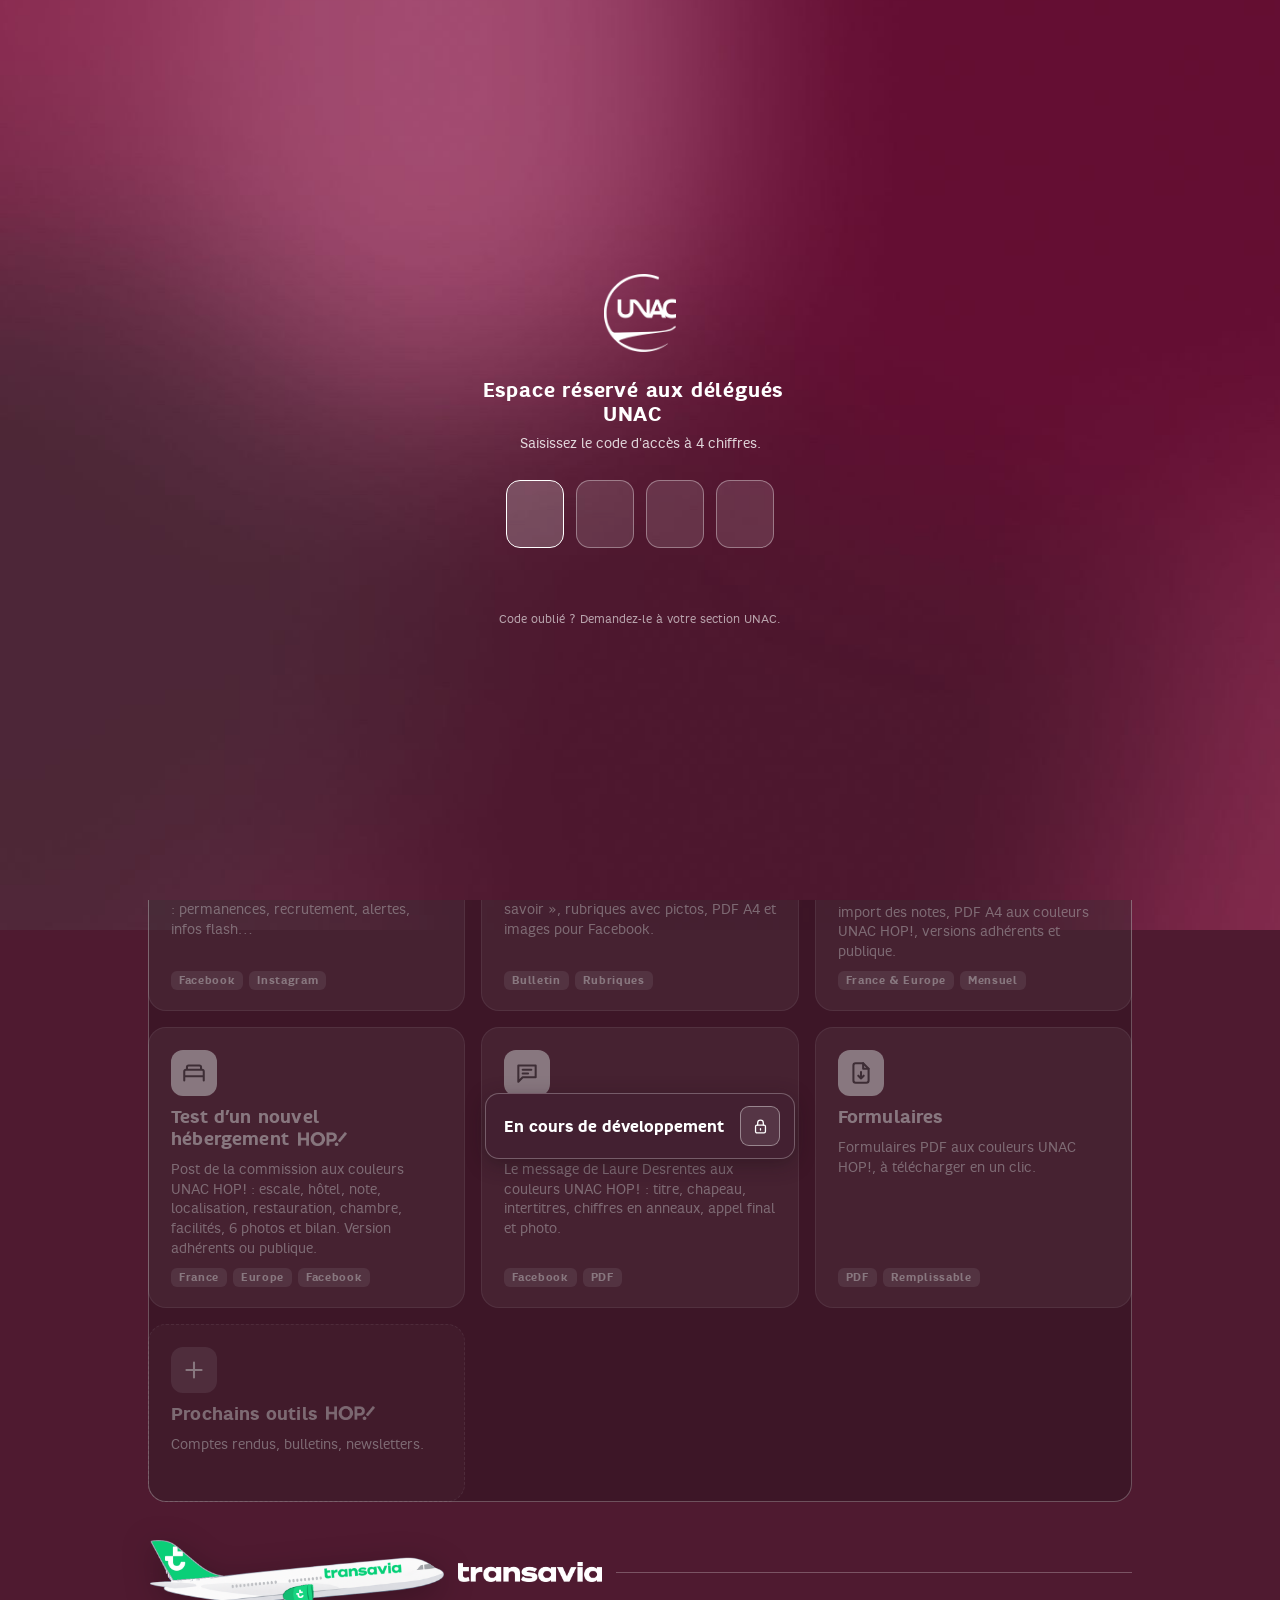
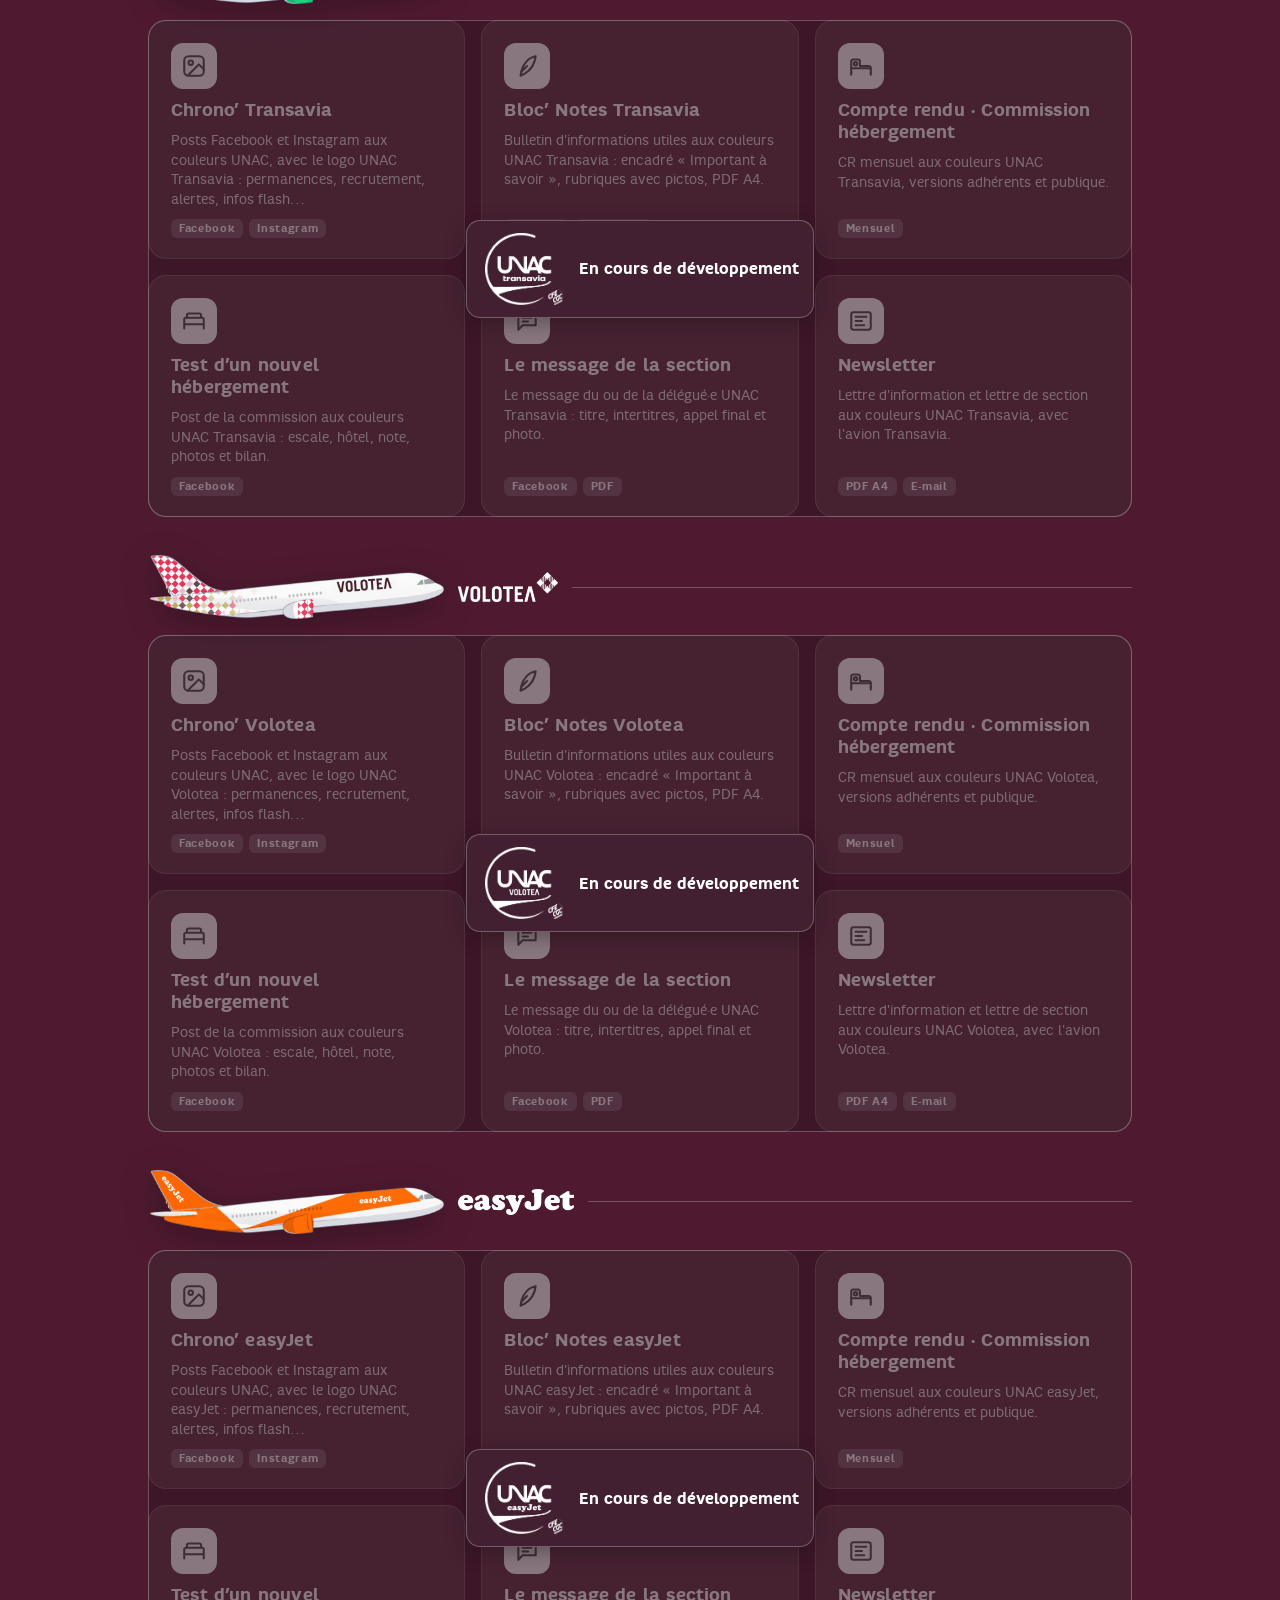
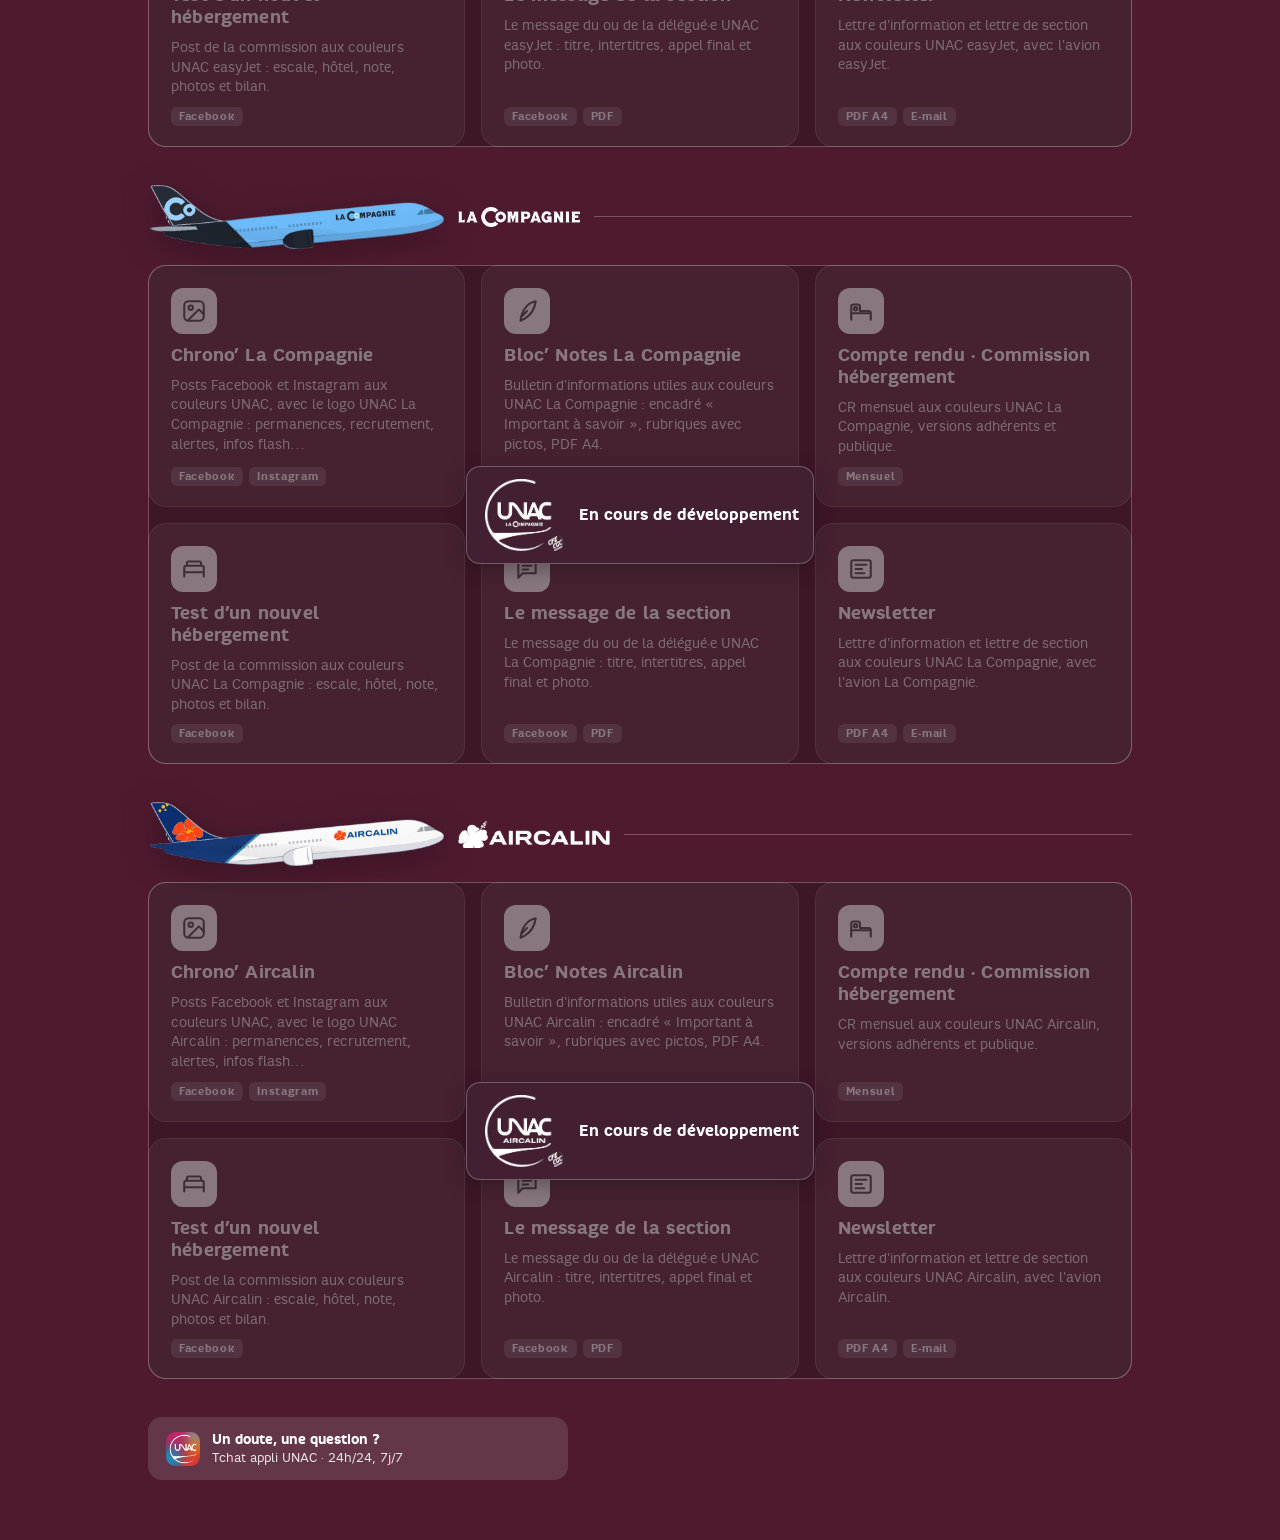
==== commit d76feca1: "Accueil : sous-menus fermés par défaut, ouverts au clic sur la boîte (re-clic pour refermer) Co-Auth" ====
--- a/index.html
+++ b/index.html
@@ -603,15 +603,13 @@
     const ouvrir = (k, defiler) => {
       cats.forEach(c => { const on = c.dataset.cat === k; c.classList.toggle("on", on); c.setAttribute("aria-selected", on); });
       sec.querySelectorAll(".panel").forEach(p => p.hidden = p.dataset.cat !== k);
-      try{ localStorage.setItem(cle, k); }catch(e){}
-      if(defiler){ const p = sec.querySelector(`.panel[data-cat="${k}"]`); if(p && p.getBoundingClientRect().top > innerHeight - 120) p.scrollIntoView({behavior:"smooth", block:"start"}); }
+      if(defiler && k){ const p = sec.querySelector(`.panel[data-cat="${k}"]`); if(p && p.getBoundingClientRect().top > innerHeight - 120) p.scrollIntoView({behavior:"smooth", block:"start"}); }
     };
-    cats.forEach(c => c.addEventListener("click", () => ouvrir(c.dataset.cat, true)));
+    // un clic ouvre le sous-menu de la boîte, un second clic le referme
+    cats.forEach(c => c.addEventListener("click", () => ouvrir(c.classList.contains("on") ? null : c.dataset.cat, true)));
     // point bleu sur la boîte si un outil de la catégorie a été mis à jour
     cats.forEach(c => { const p = sec.querySelector(`.panel[data-cat="${c.dataset.cat}"]`); if(p && p.querySelector(".maj-outil")){ const d = document.createElement("span"); d.className = "maj-outil"; c.querySelector("b").prepend(d); } });
-    let k0 = "outils"; try{ k0 = localStorage.getItem(cle) || k0; }catch(e){}
-    if(!sec.querySelector(`.cat[data-cat="${k0}"]`)) k0 = cats[0].dataset.cat;
-    ouvrir(k0, false);
+    ouvrir(null, false); // fermé par défaut
   }
 </script>
 </body>
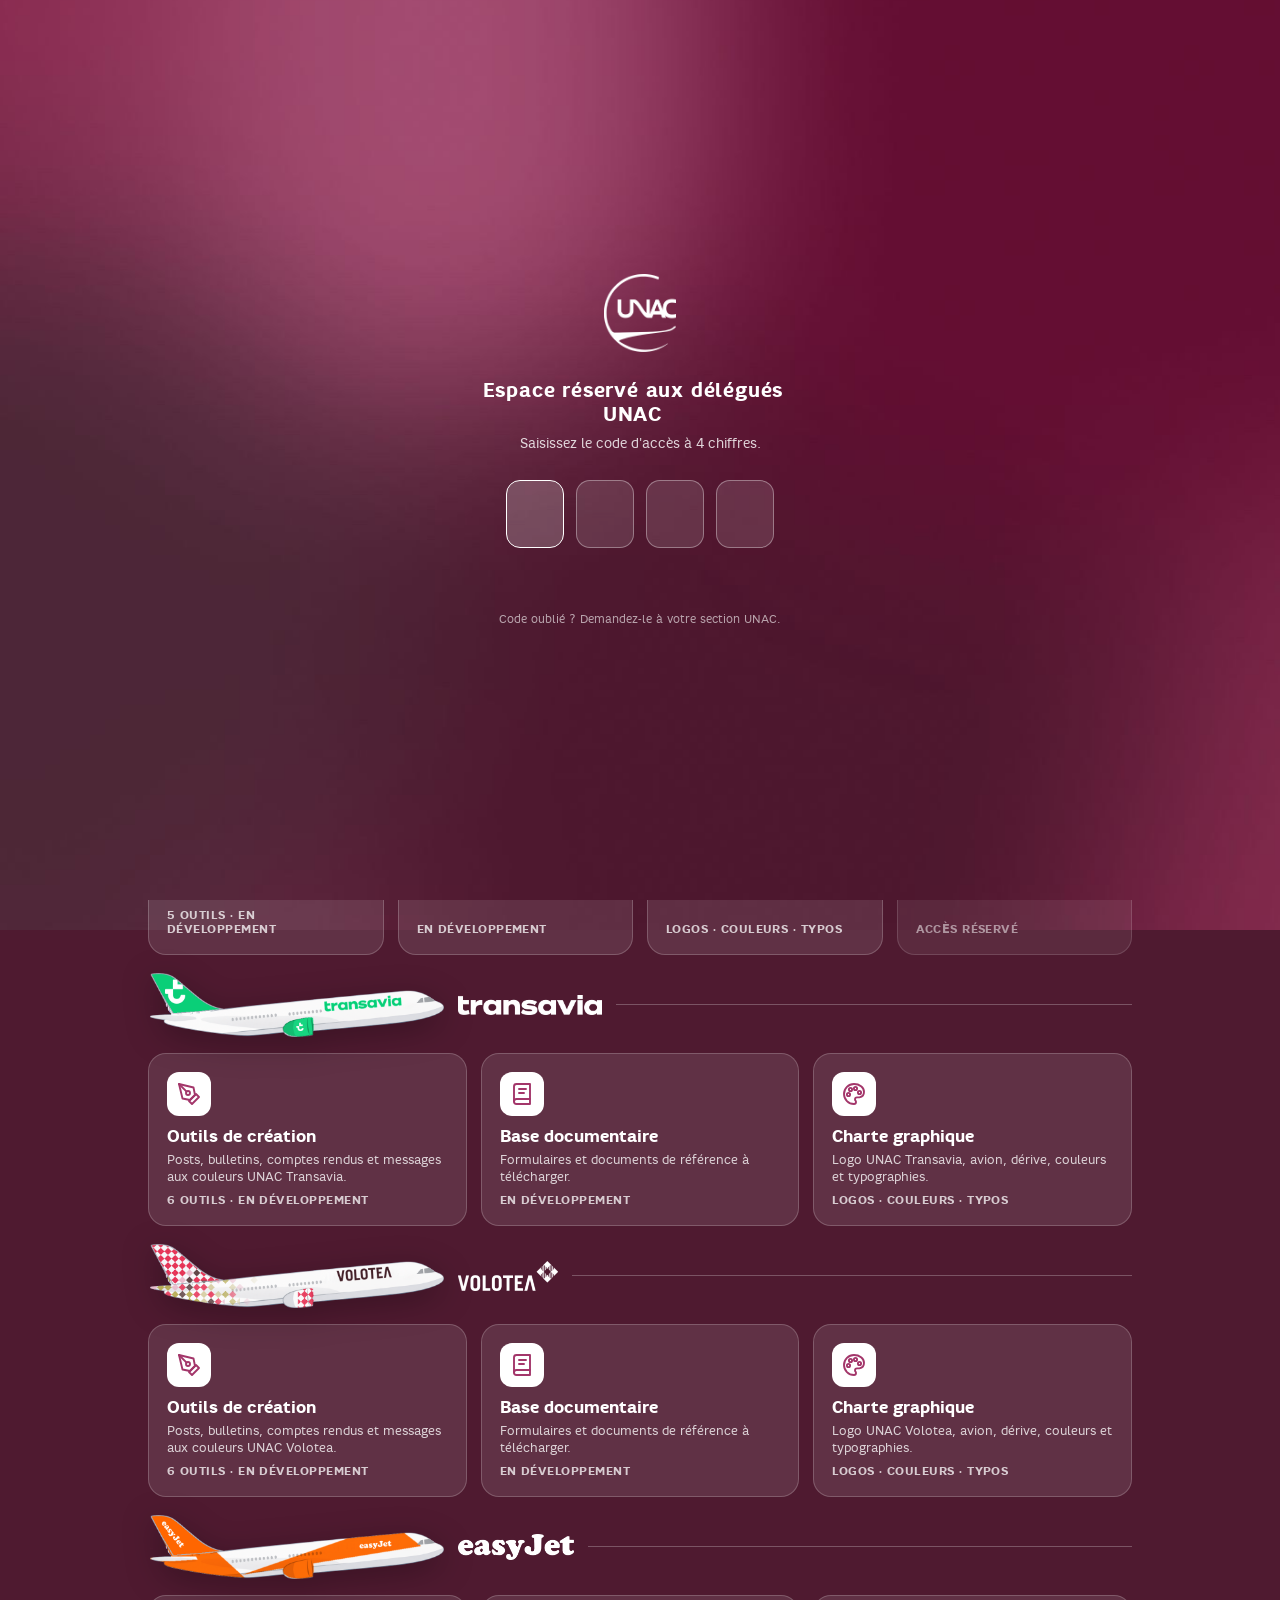
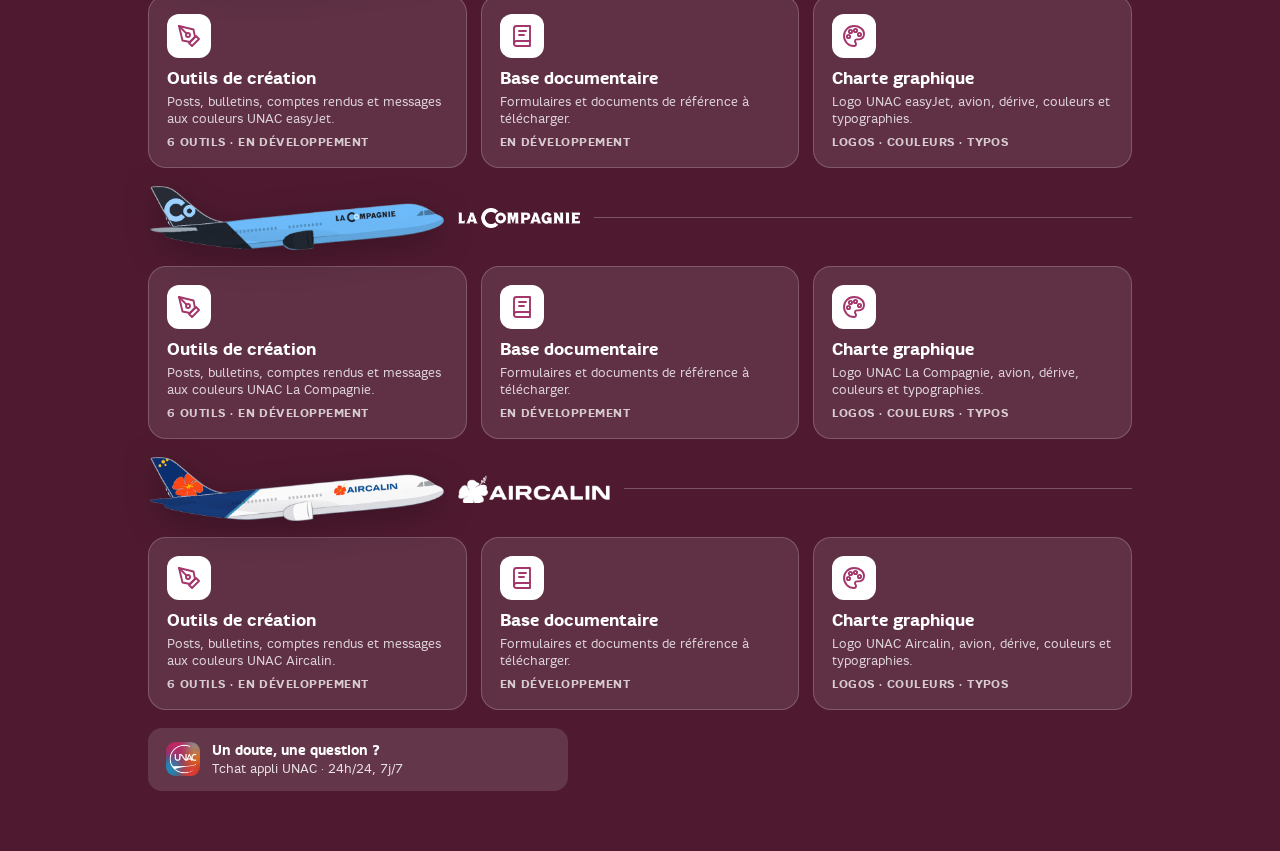
==== commit 99c75b3e: "Accueil : boîtes de catégories et sous-menus pour toutes les sections (HOP!, Transavia, Volotea, eas" ====
--- a/index.html
+++ b/index.html
@@ -49,7 +49,8 @@
   .cat.dev:not(.on){opacity:.7}
   .panel{position:relative;padding-top:4px}
   .panel .grid{margin-bottom:38px}
-  @media (max-width:900px){.cats{grid-template-columns:repeat(2,minmax(0,1fr))}}
+  .cats.cats3{grid-template-columns:repeat(3,minmax(0,1fr))}
+  @media (max-width:900px){.cats,.cats.cats3{grid-template-columns:repeat(2,minmax(0,1fr))}}
   @media (max-width:480px){.cat .cd{display:none}.cat{padding:14px}}
   .groupe{display:flex;align-items:baseline;gap:12px;flex-wrap:wrap;margin:6px 2px 12px}
   .groupe h3{font-size:16px;font-weight:700;letter-spacing:.02em;text-transform:uppercase;opacity:.95}
@@ -237,6 +238,25 @@
 
   <section class="cie" id="hop" aria-label="HOP!" aria-describedby="etat-hop">
   <h2><img class="derive" src="commun/img/avion-hop.png" alt=""><img class="hoplogo" src="commun/img/hop-blanc.png" alt="HOP!"></h2>
+  <div class="cats" role="tablist">
+    <button type="button" class="cat " data-cat="outils" aria-controls="p-hop-outils">
+      <span class="cic"><svg viewBox="0 0 24 24" fill="none" stroke="#a3366a" stroke-width="1.9" stroke-linecap="round" stroke-linejoin="round"><path d="M12 19l7-7 3 3-7 7-3-3z"/><path d="M18 13l-1.5-7.5L2 2l3.5 14.5L13 18l5-5z"/><path d="M2 2l7.586 7.586"/><circle cx="11" cy="11" r="2"/></svg></span>
+      <b>Outils de création</b><span class="cd">Posts, bulletins, comptes rendus et messages aux couleurs UNAC HOP!.</span><span class="cn">5 outils · en développement</span>
+    </button>
+    <button type="button" class="cat " data-cat="base" aria-controls="p-hop-base">
+      <span class="cic"><svg viewBox="0 0 24 24" fill="none" stroke="#a3366a" stroke-width="1.9" stroke-linecap="round" stroke-linejoin="round"><path d="M4 19.5A2.5 2.5 0 0 1 6.5 17H20"/><path d="M6.5 2H20v20H6.5A2.5 2.5 0 0 1 4 19.5v-15A2.5 2.5 0 0 1 6.5 2z"/><path d="M9 7h7M9 11h5"/></svg></span>
+      <b>Base documentaire</b><span class="cd">Formulaires et documents de référence à télécharger.</span><span class="cn">En développement</span>
+    </button>
+    <button type="button" class="cat " data-cat="charte" aria-controls="p-hop-charte">
+      <span class="cic"><svg viewBox="0 0 24 24" fill="none" stroke="#a3366a" stroke-width="1.9" stroke-linecap="round" stroke-linejoin="round"><circle cx="13.5" cy="6.5" r="1.6"/><circle cx="17.5" cy="10.5" r="1.6"/><circle cx="8.5" cy="7.5" r="1.6"/><circle cx="6.5" cy="12.5" r="1.6"/><path d="M12 2a10 10 0 0 0 0 20c1.1 0 2-.9 2-2 0-.5-.2-1-.5-1.3-.3-.4-.5-.8-.5-1.3 0-1.1.9-2 2-2h2.4A5.6 5.6 0 0 0 22 9.8C22 5.5 17.5 2 12 2Z"/></svg></span>
+      <b>Charte graphique</b><span class="cd">Logo UNAC HOP!, avion, dérive, couleurs et typographies.</span><span class="cn">Logos · couleurs · typos</span>
+    </button>
+    <button type="button" class="cat dev" data-cat="dev" aria-controls="p-hop-dev">
+      <span class="cic"><svg viewBox="0 0 24 24" fill="none" stroke="#a3366a" stroke-width="1.9" stroke-linecap="round" stroke-linejoin="round"><rect x="5" y="10" width="14" height="11" rx="2"/><path d="M8 10V7a4 4 0 0 1 8 0v3m-4 5v2"/></svg></span>
+      <b>Espace développeur</b><span class="cd">Accès réservé.</span><span class="cn">Accès réservé</span>
+    </button>
+  </div>
+  <div class="panel" id="p-hop-outils" data-cat="outils" hidden>
   <div class="outils-hop">
     <div class="voile-hop">
       <div class="encadre-hop">
@@ -280,6 +300,23 @@
       <div class="tags"><i>Facebook</i><i>PDF</i></div>
       <span class="go">→</span>
     </a>
+    <div class="tile soon">
+      <div class="ic"><svg viewBox="0 0 24 24" fill="none" stroke="#fff" stroke-width="1.9" stroke-linecap="round"><path d="M12 5v14M5 12h14"/></svg></div>
+      <b>Prochains outils <img class="hopmini" src="commun/img/hop-blanc.png" alt="HOP!"></b>
+      <span>Comptes rendus, bulletins, newsletters.</span>
+    </div>
+  </div>
+  </div>
+  </div>
+  <div class="panel" id="p-hop-base" data-cat="base" hidden>
+  <div class="outils-hop">
+    <div class="voile-hop">
+      <div class="encadre-hop">
+        <p class="etat-section" id="etat-hop-base">En cours de développement</p>
+        <a class="acces-dev-hop" href="hop-developpeur.html" aria-label="Ouvrir l’espace développeur HOP!" title="Espace développeur HOP!"><svg viewBox="0 0 24 24" fill="none" stroke="currentColor" stroke-width="1.8" stroke-linecap="round" aria-hidden="true"><rect x="5" y="10" width="14" height="11" rx="2"/><path d="M8 10V7a4 4 0 0 1 8 0v3m-4 5v2"/></svg></a>
+      </div>
+    </div>
+  <div class="grid">
     <a class="tile" role="link" aria-disabled="true" data-href="formulaires/?section=hop">
       <div class="ic"><svg viewBox="0 0 24 24" fill="none" stroke="#a3366a" stroke-width="1.9" stroke-linecap="round" stroke-linejoin="round"><path d="M14 3H7a2 2 0 0 0-2 2v14a2 2 0 0 0 2 2h10a2 2 0 0 0 2-2V8Z"/><path d="M14 3v5h5"/><path d="M12 11v6M9.5 14.5 12 17l2.5-2.5"/></svg></div>
       <b>Formulaires</b>
@@ -287,17 +324,49 @@
       <div class="tags"><i>PDF</i><i>Remplissable</i></div>
       <span class="go">→</span>
     </a>
-    <div class="tile soon">
-      <div class="ic"><svg viewBox="0 0 24 24" fill="none" stroke="#fff" stroke-width="1.9" stroke-linecap="round"><path d="M12 5v14M5 12h14"/></svg></div>
-      <b>Prochains outils <img class="hopmini" src="commun/img/hop-blanc.png" alt="HOP!"></b>
-      <span>Comptes rendus, bulletins, newsletters.</span>
-    </div>
+  </div>
+  </div>
+  </div>
+  <div class="panel" id="p-hop-charte" data-cat="charte" hidden>
+  <div class="grid">
+    <a class="tile" href="charte/#sections">
+      <div class="ic"><svg viewBox="0 0 24 24" fill="none" stroke="#a3366a" stroke-width="1.9" stroke-linecap="round" stroke-linejoin="round"><circle cx="13.5" cy="6.5" r="1.6"/><circle cx="17.5" cy="10.5" r="1.6"/><circle cx="8.5" cy="7.5" r="1.6"/><circle cx="6.5" cy="12.5" r="1.6"/><path d="M12 2a10 10 0 0 0 0 20c1.1 0 2-.9 2-2 0-.5-.2-1-.5-1.3-.3-.4-.5-.8-.5-1.3 0-1.1.9-2 2-2h2.4A5.6 5.6 0 0 0 22 9.8C22 5.5 17.5 2 12 2Z"/></svg></div>
+      <b>Charte graphique</b>
+      <span>Logo UNAC HOP!, avion et dérive HOP!, couleurs et typographies : téléchargement en PNG ou JPG.</span>
+      <div class="tags"><i>Logos</i><i>PNG / JPG</i><i>Couleurs</i></div>
+      <span class="go">→</span>
+    </a>
+  </div>
+  </div>
+  <div class="panel" id="p-hop-dev" data-cat="dev" hidden>
+  <div class="grid">
+    <a class="tile" href="hop-developpeur.html">
+      <div class="ic"><svg viewBox="0 0 24 24" fill="none" stroke="#a3366a" stroke-width="1.8" stroke-linecap="round" aria-hidden="true"><rect x="5" y="10" width="14" height="11" rx="2"/><path d="M8 10V7a4 4 0 0 1 8 0v3m-4 5v2"/></svg></div>
+      <b>Espace développeur HOP!</b>
+      <span>Accès aux outils HOP! en cours de développement, par code développeur.</span>
+      <span class="go">→</span>
+    </a>
   </div>
   </div>
   </section>
 
   <section class="cie" id="transavia" aria-label="Transavia" aria-describedby="etat-transavia">
   <h2><img class="derive" src="commun/img/avion-transavia.png" alt=""><img class="cielogo" src="commun/img/sections/cie-transavia-blanc.png" alt="Transavia" style="height:20px"></h2>
+  <div class="cats cats3" role="tablist">
+    <button type="button" class="cat " data-cat="outils" aria-controls="p-transavia-outils">
+      <span class="cic"><svg viewBox="0 0 24 24" fill="none" stroke="#a3366a" stroke-width="1.9" stroke-linecap="round" stroke-linejoin="round"><path d="M12 19l7-7 3 3-7 7-3-3z"/><path d="M18 13l-1.5-7.5L2 2l3.5 14.5L13 18l5-5z"/><path d="M2 2l7.586 7.586"/><circle cx="11" cy="11" r="2"/></svg></span>
+      <b>Outils de création</b><span class="cd">Posts, bulletins, comptes rendus et messages aux couleurs UNAC Transavia.</span><span class="cn">6 outils · en développement</span>
+    </button>
+    <button type="button" class="cat " data-cat="base" aria-controls="p-transavia-base">
+      <span class="cic"><svg viewBox="0 0 24 24" fill="none" stroke="#a3366a" stroke-width="1.9" stroke-linecap="round" stroke-linejoin="round"><path d="M4 19.5A2.5 2.5 0 0 1 6.5 17H20"/><path d="M6.5 2H20v20H6.5A2.5 2.5 0 0 1 4 19.5v-15A2.5 2.5 0 0 1 6.5 2z"/><path d="M9 7h7M9 11h5"/></svg></span>
+      <b>Base documentaire</b><span class="cd">Formulaires et documents de référence à télécharger.</span><span class="cn">En développement</span>
+    </button>
+    <button type="button" class="cat " data-cat="charte" aria-controls="p-transavia-charte">
+      <span class="cic"><svg viewBox="0 0 24 24" fill="none" stroke="#a3366a" stroke-width="1.9" stroke-linecap="round" stroke-linejoin="round"><circle cx="13.5" cy="6.5" r="1.6"/><circle cx="17.5" cy="10.5" r="1.6"/><circle cx="8.5" cy="7.5" r="1.6"/><circle cx="6.5" cy="12.5" r="1.6"/><path d="M12 2a10 10 0 0 0 0 20c1.1 0 2-.9 2-2 0-.5-.2-1-.5-1.3-.3-.4-.5-.8-.5-1.3 0-1.1.9-2 2-2h2.4A5.6 5.6 0 0 0 22 9.8C22 5.5 17.5 2 12 2Z"/></svg></span>
+      <b>Charte graphique</b><span class="cd">Logo UNAC Transavia, avion, dérive, couleurs et typographies.</span><span class="cn">Logos · couleurs · typos</span>
+    </button>
+  </div>
+  <div class="panel" id="p-transavia-outils" data-cat="outils" hidden>
   <div class="outils-hop">
     <div class="voile-hop">
       <div class="encadre-hop">
@@ -350,9 +419,53 @@
     </a>
   </div>
   </div>
+  </div>
+  <div class="panel" id="p-transavia-base" data-cat="base" hidden>
+  <div class="outils-hop">
+    <div class="voile-hop">
+      <div class="encadre-hop">
+        <img class="logo-sec" src="commun/img/sections/logo-unac-transavia-blanc.png" alt="UNAC Transavia">
+        <p class="etat-section" id="etat-transavia-base">En cours de développement</p>
+      </div>
+    </div>
+  <div class="grid">
+    <div class="tile soon">
+      <div class="ic"><svg viewBox="0 0 24 24" fill="none" stroke="#fff" stroke-width="1.9" stroke-linecap="round"><path d="M12 5v14M5 12h14"/></svg></div>
+      <b>Formulaires et documents</b>
+      <span>Formulaires PDF et documents de référence de la section.</span>
+    </div>
+  </div>
+  </div>
+  </div>
+  <div class="panel" id="p-transavia-charte" data-cat="charte" hidden>
+  <div class="grid">
+    <a class="tile" href="charte/#sections">
+      <div class="ic"><svg viewBox="0 0 24 24" fill="none" stroke="#a3366a" stroke-width="1.9" stroke-linecap="round" stroke-linejoin="round"><circle cx="13.5" cy="6.5" r="1.6"/><circle cx="17.5" cy="10.5" r="1.6"/><circle cx="8.5" cy="7.5" r="1.6"/><circle cx="6.5" cy="12.5" r="1.6"/><path d="M12 2a10 10 0 0 0 0 20c1.1 0 2-.9 2-2 0-.5-.2-1-.5-1.3-.3-.4-.5-.8-.5-1.3 0-1.1.9-2 2-2h2.4A5.6 5.6 0 0 0 22 9.8C22 5.5 17.5 2 12 2Z"/></svg></div>
+      <b>Charte graphique</b>
+      <span>Logo UNAC Transavia, avion et dérive Transavia, couleurs et typographies : téléchargement en PNG ou JPG.</span>
+      <div class="tags"><i>Logos</i><i>PNG / JPG</i><i>Couleurs</i></div>
+      <span class="go">→</span>
+    </a>
+  </div>
+  </div>
   </section>
   <section class="cie" id="volotea" aria-label="Volotea" aria-describedby="etat-volotea">
   <h2><img class="derive" src="commun/img/avion-volotea.png" alt=""><img class="cielogo" src="commun/img/sections/cie-volotea-blanc.png" alt="Volotea" style="height:30px"></h2>
+  <div class="cats cats3" role="tablist">
+    <button type="button" class="cat " data-cat="outils" aria-controls="p-volotea-outils">
+      <span class="cic"><svg viewBox="0 0 24 24" fill="none" stroke="#a3366a" stroke-width="1.9" stroke-linecap="round" stroke-linejoin="round"><path d="M12 19l7-7 3 3-7 7-3-3z"/><path d="M18 13l-1.5-7.5L2 2l3.5 14.5L13 18l5-5z"/><path d="M2 2l7.586 7.586"/><circle cx="11" cy="11" r="2"/></svg></span>
+      <b>Outils de création</b><span class="cd">Posts, bulletins, comptes rendus et messages aux couleurs UNAC Volotea.</span><span class="cn">6 outils · en développement</span>
+    </button>
+    <button type="button" class="cat " data-cat="base" aria-controls="p-volotea-base">
+      <span class="cic"><svg viewBox="0 0 24 24" fill="none" stroke="#a3366a" stroke-width="1.9" stroke-linecap="round" stroke-linejoin="round"><path d="M4 19.5A2.5 2.5 0 0 1 6.5 17H20"/><path d="M6.5 2H20v20H6.5A2.5 2.5 0 0 1 4 19.5v-15A2.5 2.5 0 0 1 6.5 2z"/><path d="M9 7h7M9 11h5"/></svg></span>
+      <b>Base documentaire</b><span class="cd">Formulaires et documents de référence à télécharger.</span><span class="cn">En développement</span>
+    </button>
+    <button type="button" class="cat " data-cat="charte" aria-controls="p-volotea-charte">
+      <span class="cic"><svg viewBox="0 0 24 24" fill="none" stroke="#a3366a" stroke-width="1.9" stroke-linecap="round" stroke-linejoin="round"><circle cx="13.5" cy="6.5" r="1.6"/><circle cx="17.5" cy="10.5" r="1.6"/><circle cx="8.5" cy="7.5" r="1.6"/><circle cx="6.5" cy="12.5" r="1.6"/><path d="M12 2a10 10 0 0 0 0 20c1.1 0 2-.9 2-2 0-.5-.2-1-.5-1.3-.3-.4-.5-.8-.5-1.3 0-1.1.9-2 2-2h2.4A5.6 5.6 0 0 0 22 9.8C22 5.5 17.5 2 12 2Z"/></svg></span>
+      <b>Charte graphique</b><span class="cd">Logo UNAC Volotea, avion, dérive, couleurs et typographies.</span><span class="cn">Logos · couleurs · typos</span>
+    </button>
+  </div>
+  <div class="panel" id="p-volotea-outils" data-cat="outils" hidden>
   <div class="outils-hop">
     <div class="voile-hop">
       <div class="encadre-hop">
@@ -405,9 +518,53 @@
     </a>
   </div>
   </div>
+  </div>
+  <div class="panel" id="p-volotea-base" data-cat="base" hidden>
+  <div class="outils-hop">
+    <div class="voile-hop">
+      <div class="encadre-hop">
+        <img class="logo-sec" src="commun/img/sections/logo-unac-volotea-blanc.png" alt="UNAC Volotea">
+        <p class="etat-section" id="etat-volotea-base">En cours de développement</p>
+      </div>
+    </div>
+  <div class="grid">
+    <div class="tile soon">
+      <div class="ic"><svg viewBox="0 0 24 24" fill="none" stroke="#fff" stroke-width="1.9" stroke-linecap="round"><path d="M12 5v14M5 12h14"/></svg></div>
+      <b>Formulaires et documents</b>
+      <span>Formulaires PDF et documents de référence de la section.</span>
+    </div>
+  </div>
+  </div>
+  </div>
+  <div class="panel" id="p-volotea-charte" data-cat="charte" hidden>
+  <div class="grid">
+    <a class="tile" href="charte/#sections">
+      <div class="ic"><svg viewBox="0 0 24 24" fill="none" stroke="#a3366a" stroke-width="1.9" stroke-linecap="round" stroke-linejoin="round"><circle cx="13.5" cy="6.5" r="1.6"/><circle cx="17.5" cy="10.5" r="1.6"/><circle cx="8.5" cy="7.5" r="1.6"/><circle cx="6.5" cy="12.5" r="1.6"/><path d="M12 2a10 10 0 0 0 0 20c1.1 0 2-.9 2-2 0-.5-.2-1-.5-1.3-.3-.4-.5-.8-.5-1.3 0-1.1.9-2 2-2h2.4A5.6 5.6 0 0 0 22 9.8C22 5.5 17.5 2 12 2Z"/></svg></div>
+      <b>Charte graphique</b>
+      <span>Logo UNAC Volotea, avion et dérive Volotea, couleurs et typographies : téléchargement en PNG ou JPG.</span>
+      <div class="tags"><i>Logos</i><i>PNG / JPG</i><i>Couleurs</i></div>
+      <span class="go">→</span>
+    </a>
+  </div>
+  </div>
   </section>
   <section class="cie" id="easyjet" aria-label="easyJet" aria-describedby="etat-easyjet">
   <h2><img class="derive" src="commun/img/avion-easyjet.png" alt=""><img class="cielogo" src="commun/img/sections/cie-easyjet-blanc.png" alt="easyJet" style="height:26px"></h2>
+  <div class="cats cats3" role="tablist">
+    <button type="button" class="cat " data-cat="outils" aria-controls="p-easyjet-outils">
+      <span class="cic"><svg viewBox="0 0 24 24" fill="none" stroke="#a3366a" stroke-width="1.9" stroke-linecap="round" stroke-linejoin="round"><path d="M12 19l7-7 3 3-7 7-3-3z"/><path d="M18 13l-1.5-7.5L2 2l3.5 14.5L13 18l5-5z"/><path d="M2 2l7.586 7.586"/><circle cx="11" cy="11" r="2"/></svg></span>
+      <b>Outils de création</b><span class="cd">Posts, bulletins, comptes rendus et messages aux couleurs UNAC easyJet.</span><span class="cn">6 outils · en développement</span>
+    </button>
+    <button type="button" class="cat " data-cat="base" aria-controls="p-easyjet-base">
+      <span class="cic"><svg viewBox="0 0 24 24" fill="none" stroke="#a3366a" stroke-width="1.9" stroke-linecap="round" stroke-linejoin="round"><path d="M4 19.5A2.5 2.5 0 0 1 6.5 17H20"/><path d="M6.5 2H20v20H6.5A2.5 2.5 0 0 1 4 19.5v-15A2.5 2.5 0 0 1 6.5 2z"/><path d="M9 7h7M9 11h5"/></svg></span>
+      <b>Base documentaire</b><span class="cd">Formulaires et documents de référence à télécharger.</span><span class="cn">En développement</span>
+    </button>
+    <button type="button" class="cat " data-cat="charte" aria-controls="p-easyjet-charte">
+      <span class="cic"><svg viewBox="0 0 24 24" fill="none" stroke="#a3366a" stroke-width="1.9" stroke-linecap="round" stroke-linejoin="round"><circle cx="13.5" cy="6.5" r="1.6"/><circle cx="17.5" cy="10.5" r="1.6"/><circle cx="8.5" cy="7.5" r="1.6"/><circle cx="6.5" cy="12.5" r="1.6"/><path d="M12 2a10 10 0 0 0 0 20c1.1 0 2-.9 2-2 0-.5-.2-1-.5-1.3-.3-.4-.5-.8-.5-1.3 0-1.1.9-2 2-2h2.4A5.6 5.6 0 0 0 22 9.8C22 5.5 17.5 2 12 2Z"/></svg></span>
+      <b>Charte graphique</b><span class="cd">Logo UNAC easyJet, avion, dérive, couleurs et typographies.</span><span class="cn">Logos · couleurs · typos</span>
+    </button>
+  </div>
+  <div class="panel" id="p-easyjet-outils" data-cat="outils" hidden>
   <div class="outils-hop">
     <div class="voile-hop">
       <div class="encadre-hop">
@@ -460,9 +617,53 @@
     </a>
   </div>
   </div>
+  </div>
+  <div class="panel" id="p-easyjet-base" data-cat="base" hidden>
+  <div class="outils-hop">
+    <div class="voile-hop">
+      <div class="encadre-hop">
+        <img class="logo-sec" src="commun/img/sections/logo-unac-easyjet-blanc.png" alt="UNAC easyJet">
+        <p class="etat-section" id="etat-easyjet-base">En cours de développement</p>
+      </div>
+    </div>
+  <div class="grid">
+    <div class="tile soon">
+      <div class="ic"><svg viewBox="0 0 24 24" fill="none" stroke="#fff" stroke-width="1.9" stroke-linecap="round"><path d="M12 5v14M5 12h14"/></svg></div>
+      <b>Formulaires et documents</b>
+      <span>Formulaires PDF et documents de référence de la section.</span>
+    </div>
+  </div>
+  </div>
+  </div>
+  <div class="panel" id="p-easyjet-charte" data-cat="charte" hidden>
+  <div class="grid">
+    <a class="tile" href="charte/#sections">
+      <div class="ic"><svg viewBox="0 0 24 24" fill="none" stroke="#a3366a" stroke-width="1.9" stroke-linecap="round" stroke-linejoin="round"><circle cx="13.5" cy="6.5" r="1.6"/><circle cx="17.5" cy="10.5" r="1.6"/><circle cx="8.5" cy="7.5" r="1.6"/><circle cx="6.5" cy="12.5" r="1.6"/><path d="M12 2a10 10 0 0 0 0 20c1.1 0 2-.9 2-2 0-.5-.2-1-.5-1.3-.3-.4-.5-.8-.5-1.3 0-1.1.9-2 2-2h2.4A5.6 5.6 0 0 0 22 9.8C22 5.5 17.5 2 12 2Z"/></svg></div>
+      <b>Charte graphique</b>
+      <span>Logo UNAC easyJet, avion et dérive easyJet, couleurs et typographies : téléchargement en PNG ou JPG.</span>
+      <div class="tags"><i>Logos</i><i>PNG / JPG</i><i>Couleurs</i></div>
+      <span class="go">→</span>
+    </a>
+  </div>
+  </div>
   </section>
   <section class="cie" id="lacompagnie" aria-label="La Compagnie" aria-describedby="etat-lacompagnie">
   <h2><img class="derive" src="commun/img/avion-lacompagnie.png" alt=""><img class="cielogo" src="commun/img/sections/cie-lacompagnie-blanc.png" alt="La Compagnie" style="height:20px"></h2>
+  <div class="cats cats3" role="tablist">
+    <button type="button" class="cat " data-cat="outils" aria-controls="p-lacompagnie-outils">
+      <span class="cic"><svg viewBox="0 0 24 24" fill="none" stroke="#a3366a" stroke-width="1.9" stroke-linecap="round" stroke-linejoin="round"><path d="M12 19l7-7 3 3-7 7-3-3z"/><path d="M18 13l-1.5-7.5L2 2l3.5 14.5L13 18l5-5z"/><path d="M2 2l7.586 7.586"/><circle cx="11" cy="11" r="2"/></svg></span>
+      <b>Outils de création</b><span class="cd">Posts, bulletins, comptes rendus et messages aux couleurs UNAC La Compagnie.</span><span class="cn">6 outils · en développement</span>
+    </button>
+    <button type="button" class="cat " data-cat="base" aria-controls="p-lacompagnie-base">
+      <span class="cic"><svg viewBox="0 0 24 24" fill="none" stroke="#a3366a" stroke-width="1.9" stroke-linecap="round" stroke-linejoin="round"><path d="M4 19.5A2.5 2.5 0 0 1 6.5 17H20"/><path d="M6.5 2H20v20H6.5A2.5 2.5 0 0 1 4 19.5v-15A2.5 2.5 0 0 1 6.5 2z"/><path d="M9 7h7M9 11h5"/></svg></span>
+      <b>Base documentaire</b><span class="cd">Formulaires et documents de référence à télécharger.</span><span class="cn">En développement</span>
+    </button>
+    <button type="button" class="cat " data-cat="charte" aria-controls="p-lacompagnie-charte">
+      <span class="cic"><svg viewBox="0 0 24 24" fill="none" stroke="#a3366a" stroke-width="1.9" stroke-linecap="round" stroke-linejoin="round"><circle cx="13.5" cy="6.5" r="1.6"/><circle cx="17.5" cy="10.5" r="1.6"/><circle cx="8.5" cy="7.5" r="1.6"/><circle cx="6.5" cy="12.5" r="1.6"/><path d="M12 2a10 10 0 0 0 0 20c1.1 0 2-.9 2-2 0-.5-.2-1-.5-1.3-.3-.4-.5-.8-.5-1.3 0-1.1.9-2 2-2h2.4A5.6 5.6 0 0 0 22 9.8C22 5.5 17.5 2 12 2Z"/></svg></span>
+      <b>Charte graphique</b><span class="cd">Logo UNAC La Compagnie, avion, dérive, couleurs et typographies.</span><span class="cn">Logos · couleurs · typos</span>
+    </button>
+  </div>
+  <div class="panel" id="p-lacompagnie-outils" data-cat="outils" hidden>
   <div class="outils-hop">
     <div class="voile-hop">
       <div class="encadre-hop">
@@ -515,9 +716,53 @@
     </a>
   </div>
   </div>
+  </div>
+  <div class="panel" id="p-lacompagnie-base" data-cat="base" hidden>
+  <div class="outils-hop">
+    <div class="voile-hop">
+      <div class="encadre-hop">
+        <img class="logo-sec" src="commun/img/sections/logo-unac-lacompagnie-blanc.png" alt="UNAC La Compagnie">
+        <p class="etat-section" id="etat-lacompagnie-base">En cours de développement</p>
+      </div>
+    </div>
+  <div class="grid">
+    <div class="tile soon">
+      <div class="ic"><svg viewBox="0 0 24 24" fill="none" stroke="#fff" stroke-width="1.9" stroke-linecap="round"><path d="M12 5v14M5 12h14"/></svg></div>
+      <b>Formulaires et documents</b>
+      <span>Formulaires PDF et documents de référence de la section.</span>
+    </div>
+  </div>
+  </div>
+  </div>
+  <div class="panel" id="p-lacompagnie-charte" data-cat="charte" hidden>
+  <div class="grid">
+    <a class="tile" href="charte/#sections">
+      <div class="ic"><svg viewBox="0 0 24 24" fill="none" stroke="#a3366a" stroke-width="1.9" stroke-linecap="round" stroke-linejoin="round"><circle cx="13.5" cy="6.5" r="1.6"/><circle cx="17.5" cy="10.5" r="1.6"/><circle cx="8.5" cy="7.5" r="1.6"/><circle cx="6.5" cy="12.5" r="1.6"/><path d="M12 2a10 10 0 0 0 0 20c1.1 0 2-.9 2-2 0-.5-.2-1-.5-1.3-.3-.4-.5-.8-.5-1.3 0-1.1.9-2 2-2h2.4A5.6 5.6 0 0 0 22 9.8C22 5.5 17.5 2 12 2Z"/></svg></div>
+      <b>Charte graphique</b>
+      <span>Logo UNAC La Compagnie, avion et dérive La Compagnie, couleurs et typographies : téléchargement en PNG ou JPG.</span>
+      <div class="tags"><i>Logos</i><i>PNG / JPG</i><i>Couleurs</i></div>
+      <span class="go">→</span>
+    </a>
+  </div>
+  </div>
   </section>
   <section class="cie" id="aircalin" aria-label="Aircalin" aria-describedby="etat-aircalin">
   <h2><img class="derive" src="commun/img/avion-aircalin.png" alt=""><img class="cielogo" src="commun/img/sections/cie-aircalin-blanc.png" alt="Aircalin" style="height:28px"></h2>
+  <div class="cats cats3" role="tablist">
+    <button type="button" class="cat " data-cat="outils" aria-controls="p-aircalin-outils">
+      <span class="cic"><svg viewBox="0 0 24 24" fill="none" stroke="#a3366a" stroke-width="1.9" stroke-linecap="round" stroke-linejoin="round"><path d="M12 19l7-7 3 3-7 7-3-3z"/><path d="M18 13l-1.5-7.5L2 2l3.5 14.5L13 18l5-5z"/><path d="M2 2l7.586 7.586"/><circle cx="11" cy="11" r="2"/></svg></span>
+      <b>Outils de création</b><span class="cd">Posts, bulletins, comptes rendus et messages aux couleurs UNAC Aircalin.</span><span class="cn">6 outils · en développement</span>
+    </button>
+    <button type="button" class="cat " data-cat="base" aria-controls="p-aircalin-base">
+      <span class="cic"><svg viewBox="0 0 24 24" fill="none" stroke="#a3366a" stroke-width="1.9" stroke-linecap="round" stroke-linejoin="round"><path d="M4 19.5A2.5 2.5 0 0 1 6.5 17H20"/><path d="M6.5 2H20v20H6.5A2.5 2.5 0 0 1 4 19.5v-15A2.5 2.5 0 0 1 6.5 2z"/><path d="M9 7h7M9 11h5"/></svg></span>
+      <b>Base documentaire</b><span class="cd">Formulaires et documents de référence à télécharger.</span><span class="cn">En développement</span>
+    </button>
+    <button type="button" class="cat " data-cat="charte" aria-controls="p-aircalin-charte">
+      <span class="cic"><svg viewBox="0 0 24 24" fill="none" stroke="#a3366a" stroke-width="1.9" stroke-linecap="round" stroke-linejoin="round"><circle cx="13.5" cy="6.5" r="1.6"/><circle cx="17.5" cy="10.5" r="1.6"/><circle cx="8.5" cy="7.5" r="1.6"/><circle cx="6.5" cy="12.5" r="1.6"/><path d="M12 2a10 10 0 0 0 0 20c1.1 0 2-.9 2-2 0-.5-.2-1-.5-1.3-.3-.4-.5-.8-.5-1.3 0-1.1.9-2 2-2h2.4A5.6 5.6 0 0 0 22 9.8C22 5.5 17.5 2 12 2Z"/></svg></span>
+      <b>Charte graphique</b><span class="cd">Logo UNAC Aircalin, avion, dérive, couleurs et typographies.</span><span class="cn">Logos · couleurs · typos</span>
+    </button>
+  </div>
+  <div class="panel" id="p-aircalin-outils" data-cat="outils" hidden>
   <div class="outils-hop">
     <div class="voile-hop">
       <div class="encadre-hop">
@@ -566,6 +811,35 @@
       <b>Newsletter</b>
       <span>Lettre d'information et lettre de section aux couleurs UNAC Aircalin, avec l'avion Aircalin.</span>
       <div class="tags"><i>PDF A4</i><i>E-mail</i></div>
+      <span class="go">→</span>
+    </a>
+  </div>
+  </div>
+  </div>
+  <div class="panel" id="p-aircalin-base" data-cat="base" hidden>
+  <div class="outils-hop">
+    <div class="voile-hop">
+      <div class="encadre-hop">
+        <img class="logo-sec" src="commun/img/sections/logo-unac-aircalin-blanc.png" alt="UNAC Aircalin">
+        <p class="etat-section" id="etat-aircalin-base">En cours de développement</p>
+      </div>
+    </div>
+  <div class="grid">
+    <div class="tile soon">
+      <div class="ic"><svg viewBox="0 0 24 24" fill="none" stroke="#fff" stroke-width="1.9" stroke-linecap="round"><path d="M12 5v14M5 12h14"/></svg></div>
+      <b>Formulaires et documents</b>
+      <span>Formulaires PDF et documents de référence de la section.</span>
+    </div>
+  </div>
+  </div>
+  </div>
+  <div class="panel" id="p-aircalin-charte" data-cat="charte" hidden>
+  <div class="grid">
+    <a class="tile" href="charte/#sections">
+      <div class="ic"><svg viewBox="0 0 24 24" fill="none" stroke="#a3366a" stroke-width="1.9" stroke-linecap="round" stroke-linejoin="round"><circle cx="13.5" cy="6.5" r="1.6"/><circle cx="17.5" cy="10.5" r="1.6"/><circle cx="8.5" cy="7.5" r="1.6"/><circle cx="6.5" cy="12.5" r="1.6"/><path d="M12 2a10 10 0 0 0 0 20c1.1 0 2-.9 2-2 0-.5-.2-1-.5-1.3-.3-.4-.5-.8-.5-1.3 0-1.1.9-2 2-2h2.4A5.6 5.6 0 0 0 22 9.8C22 5.5 17.5 2 12 2Z"/></svg></div>
+      <b>Charte graphique</b>
+      <span>Logo UNAC Aircalin, avion et dérive Aircalin, couleurs et typographies : téléchargement en PNG ou JPG.</span>
+      <div class="tags"><i>Logos</i><i>PNG / JPG</i><i>Couleurs</i></div>
       <span class="go">→</span>
     </a>
   </div>
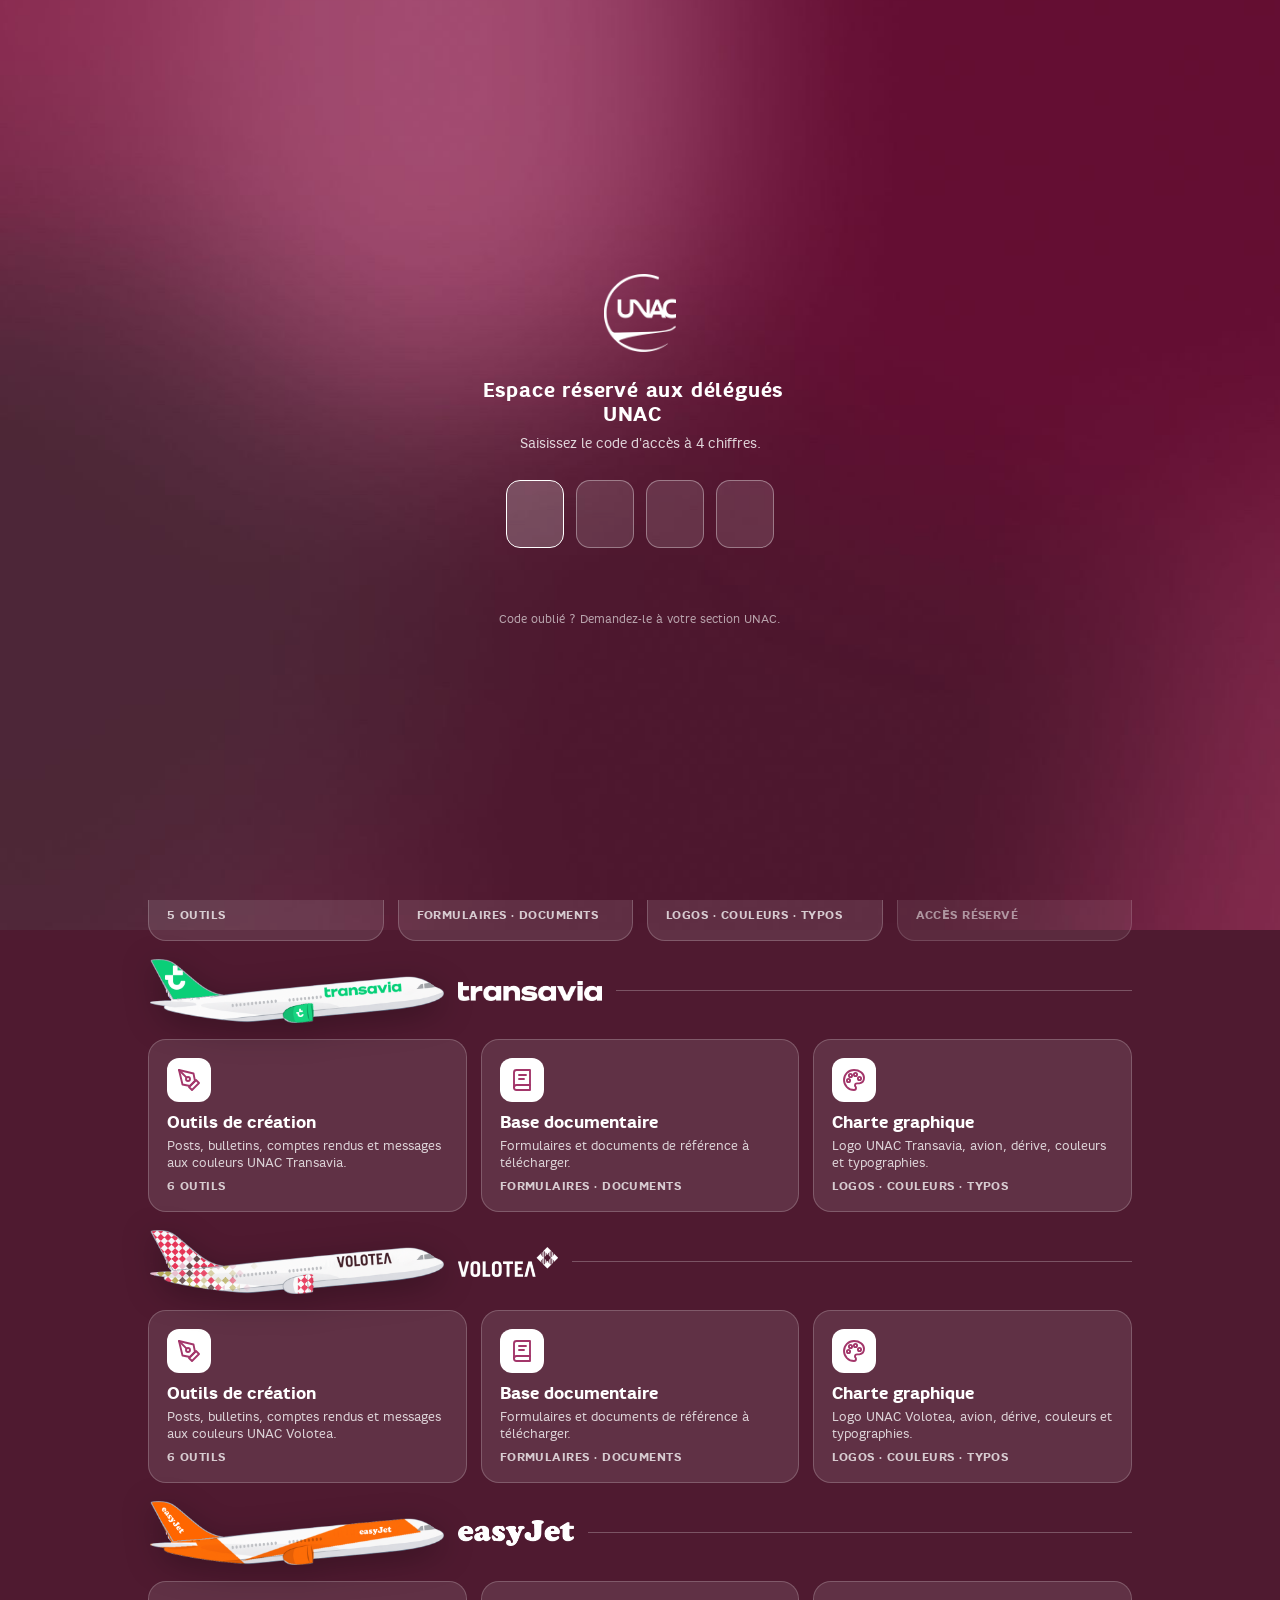
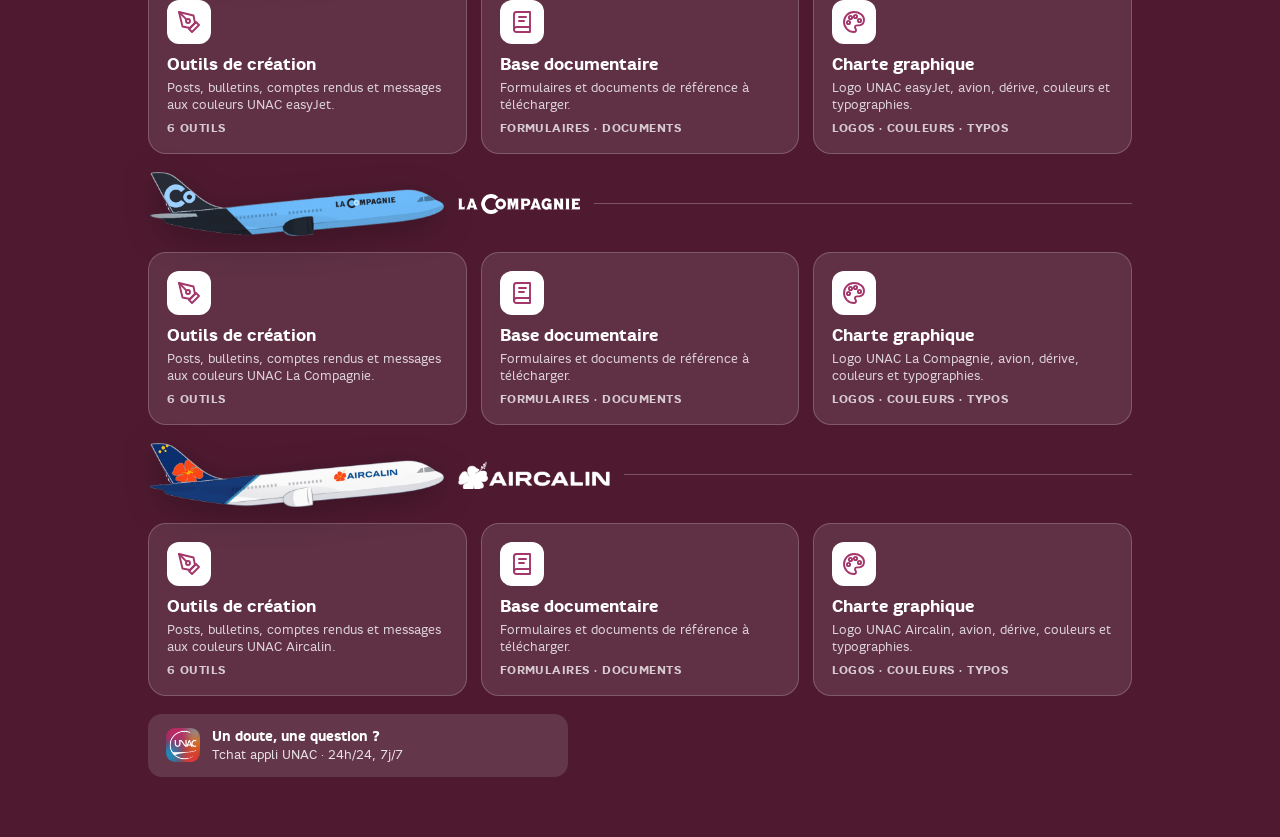
==== commit 91bb364b: "Sections : outils accessibles pour HOP!, Transavia, Volotea, easyJet, La Compagnie et Aircalin (logo" ====
--- a/index.html
+++ b/index.html
@@ -241,11 +241,11 @@
   <div class="cats" role="tablist">
     <button type="button" class="cat " data-cat="outils" aria-controls="p-hop-outils">
       <span class="cic"><svg viewBox="0 0 24 24" fill="none" stroke="#a3366a" stroke-width="1.9" stroke-linecap="round" stroke-linejoin="round"><path d="M12 19l7-7 3 3-7 7-3-3z"/><path d="M18 13l-1.5-7.5L2 2l3.5 14.5L13 18l5-5z"/><path d="M2 2l7.586 7.586"/><circle cx="11" cy="11" r="2"/></svg></span>
-      <b>Outils de création</b><span class="cd">Posts, bulletins, comptes rendus et messages aux couleurs UNAC HOP!.</span><span class="cn">5 outils · en développement</span>
+      <b>Outils de création</b><span class="cd">Posts, bulletins, comptes rendus et messages aux couleurs UNAC HOP!.</span><span class="cn">5 outils</span>
     </button>
     <button type="button" class="cat " data-cat="base" aria-controls="p-hop-base">
       <span class="cic"><svg viewBox="0 0 24 24" fill="none" stroke="#a3366a" stroke-width="1.9" stroke-linecap="round" stroke-linejoin="round"><path d="M4 19.5A2.5 2.5 0 0 1 6.5 17H20"/><path d="M6.5 2H20v20H6.5A2.5 2.5 0 0 1 4 19.5v-15A2.5 2.5 0 0 1 6.5 2z"/><path d="M9 7h7M9 11h5"/></svg></span>
-      <b>Base documentaire</b><span class="cd">Formulaires et documents de référence à télécharger.</span><span class="cn">En développement</span>
+      <b>Base documentaire</b><span class="cd">Formulaires et documents de référence à télécharger.</span><span class="cn">Formulaires · documents</span>
     </button>
     <button type="button" class="cat " data-cat="charte" aria-controls="p-hop-charte">
       <span class="cic"><svg viewBox="0 0 24 24" fill="none" stroke="#a3366a" stroke-width="1.9" stroke-linecap="round" stroke-linejoin="round"><circle cx="13.5" cy="6.5" r="1.6"/><circle cx="17.5" cy="10.5" r="1.6"/><circle cx="8.5" cy="7.5" r="1.6"/><circle cx="6.5" cy="12.5" r="1.6"/><path d="M12 2a10 10 0 0 0 0 20c1.1 0 2-.9 2-2 0-.5-.2-1-.5-1.3-.3-.4-.5-.8-.5-1.3 0-1.1.9-2 2-2h2.4A5.6 5.6 0 0 0 22 9.8C22 5.5 17.5 2 12 2Z"/></svg></span>
@@ -257,43 +257,37 @@
     </button>
   </div>
   <div class="panel" id="p-hop-outils" data-cat="outils" hidden>
-  <div class="outils-hop">
-    <div class="voile-hop">
-      <div class="encadre-hop">
-        <p class="etat-section" id="etat-hop">En cours de développement</p>
-        <a class="acces-dev-hop" href="hop-developpeur.html" aria-label="Ouvrir l’espace développeur HOP!" title="Espace développeur HOP!"><svg viewBox="0 0 24 24" fill="none" stroke="currentColor" stroke-width="1.8" stroke-linecap="round" aria-hidden="true"><rect x="5" y="10" width="14" height="11" rx="2"/><path d="M8 10V7a4 4 0 0 1 8 0v3m-4 5v2"/></svg></a>
-      </div>
-    </div>
-  <div class="grid">
-    <a class="tile" role="link" aria-disabled="true" data-href="chrono/?section=hop">
+  <div class="outils-sec">
+  <div class="grid">
+    <a class="tile" href="chrono/?section=hop">
       <div class="ic"><svg viewBox="0 0 24 24" fill="none" stroke="#a3366a" stroke-width="1.9" stroke-linecap="round" stroke-linejoin="round"><rect x="3" y="3" width="18" height="18" rx="4"/><circle cx="9" cy="9" r="2"/><path d="m21 15-4.5-4.5L7 20"/></svg></div>
       <b>Chrono’ <img class="hopmini" src="commun/img/hop-blanc.png" alt="HOP!"></b>
       <span>Posts Facebook et Instagram aux couleurs UNAC, avec le logo UNAC HOP! : permanences, recrutement, alertes, infos flash…</span>
       <div class="tags"><i>Facebook</i><i>Instagram</i></div>
       <span class="go">→</span>
     </a>
-    <a class="tile" role="link" aria-disabled="true" data-href="bloc-notes/?section=hop">
+    <a class="tile" href="bloc-notes/?section=hop">
       <div class="ic"><svg viewBox="0 0 24 24" fill="none" stroke="#a3366a" stroke-width="1.9" stroke-linecap="round" stroke-linejoin="round"><path d="M20 3c-6 1-11 6-13 13l-1 5 4-2c5-3 9-8 10-16z"/><path d="M7 17l5-5"/></svg></div>
       <b>Bloc’ Notes <img class="hopmini" src="commun/img/hop-blanc.png" alt="HOP!"></b>
       <span>Bulletin d'informations utiles aux couleurs UNAC HOP! : encadré « Important à savoir », rubriques avec pictos, PDF A4 et images pour Facebook.</span>
       <div class="tags"><i>Bulletin</i><i>Rubriques</i></div>
       <span class="go">→</span>
     </a>
-    <a class="tile" role="link" aria-disabled="true" data-href="cr-hebergement/?section=hop">
+    <a class="tile" href="cr-hebergement/?section=hop">
       <div class="ic"><svg viewBox="0 0 24 24" fill="none" stroke="#a3366a" stroke-width="1.9" stroke-linecap="round" stroke-linejoin="round"><path d="M3 18V8a2 2 0 0 1 2-2h4a2 2 0 0 1 2 2v4h8a2 2 0 0 1 2 2v4"/><path d="M3 14h18"/><path d="M3 18v2M21 18v2"/><circle cx="7" cy="10" r="1.6"/></svg></div>
       <b>Compte rendu · Commission hébergement <img class="hopmini" src="commun/img/hop-blanc.png" alt="HOP!"></b>
       <span>Saisie par escale (trigramme + texte) ou import des notes, PDF A4 aux couleurs UNAC HOP!, versions adhérents et publique.</span>
       <div class="tags"><i>France &amp; Europe</i><i>Mensuel</i></div>
       <span class="go">→</span>
     </a>
-    <a class="tile" role="link" aria-disabled="true" data-href="test-hebergement/?section=hop">
+    <a class="tile" href="test-hebergement/?section=hop">
       <div class="ic"><svg viewBox="0 0 24 24" fill="none" stroke="#a3366a" stroke-width="1.9" stroke-linecap="round" stroke-linejoin="round"><path d="M3 19v-8.5A1.5 1.5 0 0 1 4.5 9h15a1.5 1.5 0 0 1 1.5 1.5V19M3 15h18M5.5 9V6.5A1.5 1.5 0 0 1 7 5h10a1.5 1.5 0 0 1 1.5 1.5V9"/></svg></div>
       <b>Test d’un nouvel hébergement <img class="hopmini" src="commun/img/hop-blanc.png" alt="HOP!"></b>
       <span>Post de la commission aux couleurs UNAC HOP! : escale, hôtel, note, localisation, restauration, chambre, facilités, 6 photos et bilan. Version adhérents ou publique.</span>
       <div class="tags"><i>France</i><i>Europe</i><i>Facebook</i></div>
       <span class="go">→</span>
     </a>
-    <a class="tile" role="link" aria-disabled="true" data-href="message/?section=hop">
+    <a class="tile" href="message/?section=hop">
       <div class="ic"><svg viewBox="0 0 24 24" fill="none" stroke="#a3366a" stroke-width="1.9" stroke-linecap="round" stroke-linejoin="round"><path d="M4 5h16v11H8l-4 4Z"/><path d="M8 9h8M8 12.5h5"/></svg></div>
       <b>Le message de votre déléguée</b>
       <span>Le message de Laure Desrentes aux couleurs UNAC HOP! : titre, chapeau, intertitres, chiffres en anneaux, appel final et photo.</span>
@@ -309,15 +303,9 @@
   </div>
   </div>
   <div class="panel" id="p-hop-base" data-cat="base" hidden>
-  <div class="outils-hop">
-    <div class="voile-hop">
-      <div class="encadre-hop">
-        <p class="etat-section" id="etat-hop-base">En cours de développement</p>
-        <a class="acces-dev-hop" href="hop-developpeur.html" aria-label="Ouvrir l’espace développeur HOP!" title="Espace développeur HOP!"><svg viewBox="0 0 24 24" fill="none" stroke="currentColor" stroke-width="1.8" stroke-linecap="round" aria-hidden="true"><rect x="5" y="10" width="14" height="11" rx="2"/><path d="M8 10V7a4 4 0 0 1 8 0v3m-4 5v2"/></svg></a>
-      </div>
-    </div>
-  <div class="grid">
-    <a class="tile" role="link" aria-disabled="true" data-href="formulaires/?section=hop">
+  <div class="outils-sec">
+  <div class="grid">
+    <a class="tile" href="formulaires/?section=hop">
       <div class="ic"><svg viewBox="0 0 24 24" fill="none" stroke="#a3366a" stroke-width="1.9" stroke-linecap="round" stroke-linejoin="round"><path d="M14 3H7a2 2 0 0 0-2 2v14a2 2 0 0 0 2 2h10a2 2 0 0 0 2-2V8Z"/><path d="M14 3v5h5"/><path d="M12 11v6M9.5 14.5 12 17l2.5-2.5"/></svg></div>
       <b>Formulaires</b>
       <span>Formulaires PDF aux couleurs UNAC HOP!, à télécharger en un clic.</span>
@@ -355,11 +343,11 @@
   <div class="cats cats3" role="tablist">
     <button type="button" class="cat " data-cat="outils" aria-controls="p-transavia-outils">
       <span class="cic"><svg viewBox="0 0 24 24" fill="none" stroke="#a3366a" stroke-width="1.9" stroke-linecap="round" stroke-linejoin="round"><path d="M12 19l7-7 3 3-7 7-3-3z"/><path d="M18 13l-1.5-7.5L2 2l3.5 14.5L13 18l5-5z"/><path d="M2 2l7.586 7.586"/><circle cx="11" cy="11" r="2"/></svg></span>
-      <b>Outils de création</b><span class="cd">Posts, bulletins, comptes rendus et messages aux couleurs UNAC Transavia.</span><span class="cn">6 outils · en développement</span>
+      <b>Outils de création</b><span class="cd">Posts, bulletins, comptes rendus et messages aux couleurs UNAC Transavia.</span><span class="cn">6 outils</span>
     </button>
     <button type="button" class="cat " data-cat="base" aria-controls="p-transavia-base">
       <span class="cic"><svg viewBox="0 0 24 24" fill="none" stroke="#a3366a" stroke-width="1.9" stroke-linecap="round" stroke-linejoin="round"><path d="M4 19.5A2.5 2.5 0 0 1 6.5 17H20"/><path d="M6.5 2H20v20H6.5A2.5 2.5 0 0 1 4 19.5v-15A2.5 2.5 0 0 1 6.5 2z"/><path d="M9 7h7M9 11h5"/></svg></span>
-      <b>Base documentaire</b><span class="cd">Formulaires et documents de référence à télécharger.</span><span class="cn">En développement</span>
+      <b>Base documentaire</b><span class="cd">Formulaires et documents de référence à télécharger.</span><span class="cn">Formulaires · documents</span>
     </button>
     <button type="button" class="cat " data-cat="charte" aria-controls="p-transavia-charte">
       <span class="cic"><svg viewBox="0 0 24 24" fill="none" stroke="#a3366a" stroke-width="1.9" stroke-linecap="round" stroke-linejoin="round"><circle cx="13.5" cy="6.5" r="1.6"/><circle cx="17.5" cy="10.5" r="1.6"/><circle cx="8.5" cy="7.5" r="1.6"/><circle cx="6.5" cy="12.5" r="1.6"/><path d="M12 2a10 10 0 0 0 0 20c1.1 0 2-.9 2-2 0-.5-.2-1-.5-1.3-.3-.4-.5-.8-.5-1.3 0-1.1.9-2 2-2h2.4A5.6 5.6 0 0 0 22 9.8C22 5.5 17.5 2 12 2Z"/></svg></span>
@@ -367,50 +355,44 @@
     </button>
   </div>
   <div class="panel" id="p-transavia-outils" data-cat="outils" hidden>
-  <div class="outils-hop">
-    <div class="voile-hop">
-      <div class="encadre-hop">
-        <img class="logo-sec" src="commun/img/sections/logo-unac-transavia-blanc.png" alt="UNAC Transavia">
-        <p class="etat-section" id="etat-transavia">En cours de développement</p>
-      </div>
-    </div>
-  <div class="grid">
-    <a class="tile" role="link" aria-disabled="true">
+  <div class="outils-sec">
+  <div class="grid">
+    <a class="tile" href="chrono/?section=transavia">
       <div class="ic"><svg viewBox="0 0 24 24" fill="none" stroke="#a3366a" stroke-width="1.9" stroke-linecap="round" stroke-linejoin="round"><rect x="3" y="3" width="18" height="18" rx="4"/><circle cx="9" cy="9" r="2"/><path d="m21 15-4.5-4.5L7 20"/></svg></div>
       <b>Chrono’ Transavia</b>
       <span>Posts Facebook et Instagram aux couleurs UNAC, avec le logo UNAC Transavia : permanences, recrutement, alertes, infos flash…</span>
       <div class="tags"><i>Facebook</i><i>Instagram</i></div>
       <span class="go">→</span>
     </a>
-    <a class="tile" role="link" aria-disabled="true">
+    <a class="tile" href="bloc-notes/?section=transavia">
       <div class="ic"><svg viewBox="0 0 24 24" fill="none" stroke="#a3366a" stroke-width="1.9" stroke-linecap="round" stroke-linejoin="round"><path d="M20 3c-6 1-11 6-13 13l-1 5 4-2c5-3 9-8 10-16z"/><path d="M7 17l5-5"/></svg></div>
       <b>Bloc’ Notes Transavia</b>
       <span>Bulletin d'informations utiles aux couleurs UNAC Transavia : encadré « Important à savoir », rubriques avec pictos, PDF A4.</span>
       <div class="tags"><i>Bulletin</i><i>Rubriques</i></div>
       <span class="go">→</span>
     </a>
-    <a class="tile" role="link" aria-disabled="true">
+    <a class="tile" href="cr-hebergement/?section=transavia">
       <div class="ic"><svg viewBox="0 0 24 24" fill="none" stroke="#a3366a" stroke-width="1.9" stroke-linecap="round" stroke-linejoin="round"><path d="M3 18V8a2 2 0 0 1 2-2h4a2 2 0 0 1 2 2v4h8a2 2 0 0 1 2 2v4"/><path d="M3 14h18"/><path d="M3 18v2M21 18v2"/><circle cx="7" cy="10" r="1.6"/></svg></div>
       <b>Compte rendu · Commission hébergement</b>
       <span>CR mensuel aux couleurs UNAC Transavia, versions adhérents et publique.</span>
       <div class="tags"><i>Mensuel</i></div>
       <span class="go">→</span>
     </a>
-    <a class="tile" role="link" aria-disabled="true">
+    <a class="tile" href="test-hebergement/?section=transavia">
       <div class="ic"><svg viewBox="0 0 24 24" fill="none" stroke="#a3366a" stroke-width="1.9" stroke-linecap="round" stroke-linejoin="round"><path d="M3 19v-8.5A1.5 1.5 0 0 1 4.5 9h15a1.5 1.5 0 0 1 1.5 1.5V19M3 15h18M5.5 9V6.5A1.5 1.5 0 0 1 7 5h10a1.5 1.5 0 0 1 1.5 1.5V9"/></svg></div>
       <b>Test d’un nouvel hébergement</b>
       <span>Post de la commission aux couleurs UNAC Transavia : escale, hôtel, note, photos et bilan.</span>
       <div class="tags"><i>Facebook</i></div>
       <span class="go">→</span>
     </a>
-    <a class="tile" role="link" aria-disabled="true">
+    <a class="tile" href="message/?section=transavia">
       <div class="ic"><svg viewBox="0 0 24 24" fill="none" stroke="#a3366a" stroke-width="1.9" stroke-linecap="round" stroke-linejoin="round"><path d="M4 5h16v11H8l-4 4Z"/><path d="M8 9h8M8 12.5h5"/></svg></div>
       <b>Le message de la section</b>
       <span>Le message du ou de la délégué·e UNAC Transavia : titre, intertitres, appel final et photo.</span>
       <div class="tags"><i>Facebook</i><i>PDF</i></div>
       <span class="go">→</span>
     </a>
-    <a class="tile" role="link" aria-disabled="true">
+    <a class="tile" href="newsletter/?section=transavia">
       <div class="ic"><svg viewBox="0 0 24 24" fill="none" stroke="#a3366a" stroke-width="1.9" stroke-linecap="round" stroke-linejoin="round"><rect x="3" y="4" width="18" height="16" rx="2"/><path d="M7 8h10M7 12h6M7 16h8"/></svg></div>
       <b>Newsletter</b>
       <span>Lettre d'information et lettre de section aux couleurs UNAC Transavia, avec l'avion Transavia.</span>
@@ -421,13 +403,7 @@
   </div>
   </div>
   <div class="panel" id="p-transavia-base" data-cat="base" hidden>
-  <div class="outils-hop">
-    <div class="voile-hop">
-      <div class="encadre-hop">
-        <img class="logo-sec" src="commun/img/sections/logo-unac-transavia-blanc.png" alt="UNAC Transavia">
-        <p class="etat-section" id="etat-transavia-base">En cours de développement</p>
-      </div>
-    </div>
+  <div class="outils-sec">
   <div class="grid">
     <div class="tile soon">
       <div class="ic"><svg viewBox="0 0 24 24" fill="none" stroke="#fff" stroke-width="1.9" stroke-linecap="round"><path d="M12 5v14M5 12h14"/></svg></div>
@@ -454,11 +430,11 @@
   <div class="cats cats3" role="tablist">
     <button type="button" class="cat " data-cat="outils" aria-controls="p-volotea-outils">
       <span class="cic"><svg viewBox="0 0 24 24" fill="none" stroke="#a3366a" stroke-width="1.9" stroke-linecap="round" stroke-linejoin="round"><path d="M12 19l7-7 3 3-7 7-3-3z"/><path d="M18 13l-1.5-7.5L2 2l3.5 14.5L13 18l5-5z"/><path d="M2 2l7.586 7.586"/><circle cx="11" cy="11" r="2"/></svg></span>
-      <b>Outils de création</b><span class="cd">Posts, bulletins, comptes rendus et messages aux couleurs UNAC Volotea.</span><span class="cn">6 outils · en développement</span>
+      <b>Outils de création</b><span class="cd">Posts, bulletins, comptes rendus et messages aux couleurs UNAC Volotea.</span><span class="cn">6 outils</span>
     </button>
     <button type="button" class="cat " data-cat="base" aria-controls="p-volotea-base">
       <span class="cic"><svg viewBox="0 0 24 24" fill="none" stroke="#a3366a" stroke-width="1.9" stroke-linecap="round" stroke-linejoin="round"><path d="M4 19.5A2.5 2.5 0 0 1 6.5 17H20"/><path d="M6.5 2H20v20H6.5A2.5 2.5 0 0 1 4 19.5v-15A2.5 2.5 0 0 1 6.5 2z"/><path d="M9 7h7M9 11h5"/></svg></span>
-      <b>Base documentaire</b><span class="cd">Formulaires et documents de référence à télécharger.</span><span class="cn">En développement</span>
+      <b>Base documentaire</b><span class="cd">Formulaires et documents de référence à télécharger.</span><span class="cn">Formulaires · documents</span>
     </button>
     <button type="button" class="cat " data-cat="charte" aria-controls="p-volotea-charte">
       <span class="cic"><svg viewBox="0 0 24 24" fill="none" stroke="#a3366a" stroke-width="1.9" stroke-linecap="round" stroke-linejoin="round"><circle cx="13.5" cy="6.5" r="1.6"/><circle cx="17.5" cy="10.5" r="1.6"/><circle cx="8.5" cy="7.5" r="1.6"/><circle cx="6.5" cy="12.5" r="1.6"/><path d="M12 2a10 10 0 0 0 0 20c1.1 0 2-.9 2-2 0-.5-.2-1-.5-1.3-.3-.4-.5-.8-.5-1.3 0-1.1.9-2 2-2h2.4A5.6 5.6 0 0 0 22 9.8C22 5.5 17.5 2 12 2Z"/></svg></span>
@@ -466,50 +442,44 @@
     </button>
   </div>
   <div class="panel" id="p-volotea-outils" data-cat="outils" hidden>
-  <div class="outils-hop">
-    <div class="voile-hop">
-      <div class="encadre-hop">
-        <img class="logo-sec" src="commun/img/sections/logo-unac-volotea-blanc.png" alt="UNAC Volotea">
-        <p class="etat-section" id="etat-volotea">En cours de développement</p>
-      </div>
-    </div>
-  <div class="grid">
-    <a class="tile" role="link" aria-disabled="true">
+  <div class="outils-sec">
+  <div class="grid">
+    <a class="tile" href="chrono/?section=volotea">
       <div class="ic"><svg viewBox="0 0 24 24" fill="none" stroke="#a3366a" stroke-width="1.9" stroke-linecap="round" stroke-linejoin="round"><rect x="3" y="3" width="18" height="18" rx="4"/><circle cx="9" cy="9" r="2"/><path d="m21 15-4.5-4.5L7 20"/></svg></div>
       <b>Chrono’ Volotea</b>
       <span>Posts Facebook et Instagram aux couleurs UNAC, avec le logo UNAC Volotea : permanences, recrutement, alertes, infos flash…</span>
       <div class="tags"><i>Facebook</i><i>Instagram</i></div>
       <span class="go">→</span>
     </a>
-    <a class="tile" role="link" aria-disabled="true">
+    <a class="tile" href="bloc-notes/?section=volotea">
       <div class="ic"><svg viewBox="0 0 24 24" fill="none" stroke="#a3366a" stroke-width="1.9" stroke-linecap="round" stroke-linejoin="round"><path d="M20 3c-6 1-11 6-13 13l-1 5 4-2c5-3 9-8 10-16z"/><path d="M7 17l5-5"/></svg></div>
       <b>Bloc’ Notes Volotea</b>
       <span>Bulletin d'informations utiles aux couleurs UNAC Volotea : encadré « Important à savoir », rubriques avec pictos, PDF A4.</span>
       <div class="tags"><i>Bulletin</i><i>Rubriques</i></div>
       <span class="go">→</span>
     </a>
-    <a class="tile" role="link" aria-disabled="true">
+    <a class="tile" href="cr-hebergement/?section=volotea">
       <div class="ic"><svg viewBox="0 0 24 24" fill="none" stroke="#a3366a" stroke-width="1.9" stroke-linecap="round" stroke-linejoin="round"><path d="M3 18V8a2 2 0 0 1 2-2h4a2 2 0 0 1 2 2v4h8a2 2 0 0 1 2 2v4"/><path d="M3 14h18"/><path d="M3 18v2M21 18v2"/><circle cx="7" cy="10" r="1.6"/></svg></div>
       <b>Compte rendu · Commission hébergement</b>
       <span>CR mensuel aux couleurs UNAC Volotea, versions adhérents et publique.</span>
       <div class="tags"><i>Mensuel</i></div>
       <span class="go">→</span>
     </a>
-    <a class="tile" role="link" aria-disabled="true">
+    <a class="tile" href="test-hebergement/?section=volotea">
       <div class="ic"><svg viewBox="0 0 24 24" fill="none" stroke="#a3366a" stroke-width="1.9" stroke-linecap="round" stroke-linejoin="round"><path d="M3 19v-8.5A1.5 1.5 0 0 1 4.5 9h15a1.5 1.5 0 0 1 1.5 1.5V19M3 15h18M5.5 9V6.5A1.5 1.5 0 0 1 7 5h10a1.5 1.5 0 0 1 1.5 1.5V9"/></svg></div>
       <b>Test d’un nouvel hébergement</b>
       <span>Post de la commission aux couleurs UNAC Volotea : escale, hôtel, note, photos et bilan.</span>
       <div class="tags"><i>Facebook</i></div>
       <span class="go">→</span>
     </a>
-    <a class="tile" role="link" aria-disabled="true">
+    <a class="tile" href="message/?section=volotea">
       <div class="ic"><svg viewBox="0 0 24 24" fill="none" stroke="#a3366a" stroke-width="1.9" stroke-linecap="round" stroke-linejoin="round"><path d="M4 5h16v11H8l-4 4Z"/><path d="M8 9h8M8 12.5h5"/></svg></div>
       <b>Le message de la section</b>
       <span>Le message du ou de la délégué·e UNAC Volotea : titre, intertitres, appel final et photo.</span>
       <div class="tags"><i>Facebook</i><i>PDF</i></div>
       <span class="go">→</span>
     </a>
-    <a class="tile" role="link" aria-disabled="true">
+    <a class="tile" href="newsletter/?section=volotea">
       <div class="ic"><svg viewBox="0 0 24 24" fill="none" stroke="#a3366a" stroke-width="1.9" stroke-linecap="round" stroke-linejoin="round"><rect x="3" y="4" width="18" height="16" rx="2"/><path d="M7 8h10M7 12h6M7 16h8"/></svg></div>
       <b>Newsletter</b>
       <span>Lettre d'information et lettre de section aux couleurs UNAC Volotea, avec l'avion Volotea.</span>
@@ -520,13 +490,7 @@
   </div>
   </div>
   <div class="panel" id="p-volotea-base" data-cat="base" hidden>
-  <div class="outils-hop">
-    <div class="voile-hop">
-      <div class="encadre-hop">
-        <img class="logo-sec" src="commun/img/sections/logo-unac-volotea-blanc.png" alt="UNAC Volotea">
-        <p class="etat-section" id="etat-volotea-base">En cours de développement</p>
-      </div>
-    </div>
+  <div class="outils-sec">
   <div class="grid">
     <div class="tile soon">
       <div class="ic"><svg viewBox="0 0 24 24" fill="none" stroke="#fff" stroke-width="1.9" stroke-linecap="round"><path d="M12 5v14M5 12h14"/></svg></div>
@@ -553,11 +517,11 @@
   <div class="cats cats3" role="tablist">
     <button type="button" class="cat " data-cat="outils" aria-controls="p-easyjet-outils">
       <span class="cic"><svg viewBox="0 0 24 24" fill="none" stroke="#a3366a" stroke-width="1.9" stroke-linecap="round" stroke-linejoin="round"><path d="M12 19l7-7 3 3-7 7-3-3z"/><path d="M18 13l-1.5-7.5L2 2l3.5 14.5L13 18l5-5z"/><path d="M2 2l7.586 7.586"/><circle cx="11" cy="11" r="2"/></svg></span>
-      <b>Outils de création</b><span class="cd">Posts, bulletins, comptes rendus et messages aux couleurs UNAC easyJet.</span><span class="cn">6 outils · en développement</span>
+      <b>Outils de création</b><span class="cd">Posts, bulletins, comptes rendus et messages aux couleurs UNAC easyJet.</span><span class="cn">6 outils</span>
     </button>
     <button type="button" class="cat " data-cat="base" aria-controls="p-easyjet-base">
       <span class="cic"><svg viewBox="0 0 24 24" fill="none" stroke="#a3366a" stroke-width="1.9" stroke-linecap="round" stroke-linejoin="round"><path d="M4 19.5A2.5 2.5 0 0 1 6.5 17H20"/><path d="M6.5 2H20v20H6.5A2.5 2.5 0 0 1 4 19.5v-15A2.5 2.5 0 0 1 6.5 2z"/><path d="M9 7h7M9 11h5"/></svg></span>
-      <b>Base documentaire</b><span class="cd">Formulaires et documents de référence à télécharger.</span><span class="cn">En développement</span>
+      <b>Base documentaire</b><span class="cd">Formulaires et documents de référence à télécharger.</span><span class="cn">Formulaires · documents</span>
     </button>
     <button type="button" class="cat " data-cat="charte" aria-controls="p-easyjet-charte">
       <span class="cic"><svg viewBox="0 0 24 24" fill="none" stroke="#a3366a" stroke-width="1.9" stroke-linecap="round" stroke-linejoin="round"><circle cx="13.5" cy="6.5" r="1.6"/><circle cx="17.5" cy="10.5" r="1.6"/><circle cx="8.5" cy="7.5" r="1.6"/><circle cx="6.5" cy="12.5" r="1.6"/><path d="M12 2a10 10 0 0 0 0 20c1.1 0 2-.9 2-2 0-.5-.2-1-.5-1.3-.3-.4-.5-.8-.5-1.3 0-1.1.9-2 2-2h2.4A5.6 5.6 0 0 0 22 9.8C22 5.5 17.5 2 12 2Z"/></svg></span>
@@ -565,50 +529,44 @@
     </button>
   </div>
   <div class="panel" id="p-easyjet-outils" data-cat="outils" hidden>
-  <div class="outils-hop">
-    <div class="voile-hop">
-      <div class="encadre-hop">
-        <img class="logo-sec" src="commun/img/sections/logo-unac-easyjet-blanc.png" alt="UNAC easyJet">
-        <p class="etat-section" id="etat-easyjet">En cours de développement</p>
-      </div>
-    </div>
-  <div class="grid">
-    <a class="tile" role="link" aria-disabled="true">
+  <div class="outils-sec">
+  <div class="grid">
+    <a class="tile" href="chrono/?section=easyjet">
       <div class="ic"><svg viewBox="0 0 24 24" fill="none" stroke="#a3366a" stroke-width="1.9" stroke-linecap="round" stroke-linejoin="round"><rect x="3" y="3" width="18" height="18" rx="4"/><circle cx="9" cy="9" r="2"/><path d="m21 15-4.5-4.5L7 20"/></svg></div>
       <b>Chrono’ easyJet</b>
       <span>Posts Facebook et Instagram aux couleurs UNAC, avec le logo UNAC easyJet : permanences, recrutement, alertes, infos flash…</span>
       <div class="tags"><i>Facebook</i><i>Instagram</i></div>
       <span class="go">→</span>
     </a>
-    <a class="tile" role="link" aria-disabled="true">
+    <a class="tile" href="bloc-notes/?section=easyjet">
       <div class="ic"><svg viewBox="0 0 24 24" fill="none" stroke="#a3366a" stroke-width="1.9" stroke-linecap="round" stroke-linejoin="round"><path d="M20 3c-6 1-11 6-13 13l-1 5 4-2c5-3 9-8 10-16z"/><path d="M7 17l5-5"/></svg></div>
       <b>Bloc’ Notes easyJet</b>
       <span>Bulletin d'informations utiles aux couleurs UNAC easyJet : encadré « Important à savoir », rubriques avec pictos, PDF A4.</span>
       <div class="tags"><i>Bulletin</i><i>Rubriques</i></div>
       <span class="go">→</span>
     </a>
-    <a class="tile" role="link" aria-disabled="true">
+    <a class="tile" href="cr-hebergement/?section=easyjet">
       <div class="ic"><svg viewBox="0 0 24 24" fill="none" stroke="#a3366a" stroke-width="1.9" stroke-linecap="round" stroke-linejoin="round"><path d="M3 18V8a2 2 0 0 1 2-2h4a2 2 0 0 1 2 2v4h8a2 2 0 0 1 2 2v4"/><path d="M3 14h18"/><path d="M3 18v2M21 18v2"/><circle cx="7" cy="10" r="1.6"/></svg></div>
       <b>Compte rendu · Commission hébergement</b>
       <span>CR mensuel aux couleurs UNAC easyJet, versions adhérents et publique.</span>
       <div class="tags"><i>Mensuel</i></div>
       <span class="go">→</span>
     </a>
-    <a class="tile" role="link" aria-disabled="true">
+    <a class="tile" href="test-hebergement/?section=easyjet">
       <div class="ic"><svg viewBox="0 0 24 24" fill="none" stroke="#a3366a" stroke-width="1.9" stroke-linecap="round" stroke-linejoin="round"><path d="M3 19v-8.5A1.5 1.5 0 0 1 4.5 9h15a1.5 1.5 0 0 1 1.5 1.5V19M3 15h18M5.5 9V6.5A1.5 1.5 0 0 1 7 5h10a1.5 1.5 0 0 1 1.5 1.5V9"/></svg></div>
       <b>Test d’un nouvel hébergement</b>
       <span>Post de la commission aux couleurs UNAC easyJet : escale, hôtel, note, photos et bilan.</span>
       <div class="tags"><i>Facebook</i></div>
       <span class="go">→</span>
     </a>
-    <a class="tile" role="link" aria-disabled="true">
+    <a class="tile" href="message/?section=easyjet">
       <div class="ic"><svg viewBox="0 0 24 24" fill="none" stroke="#a3366a" stroke-width="1.9" stroke-linecap="round" stroke-linejoin="round"><path d="M4 5h16v11H8l-4 4Z"/><path d="M8 9h8M8 12.5h5"/></svg></div>
       <b>Le message de la section</b>
       <span>Le message du ou de la délégué·e UNAC easyJet : titre, intertitres, appel final et photo.</span>
       <div class="tags"><i>Facebook</i><i>PDF</i></div>
       <span class="go">→</span>
     </a>
-    <a class="tile" role="link" aria-disabled="true">
+    <a class="tile" href="newsletter/?section=easyjet">
       <div class="ic"><svg viewBox="0 0 24 24" fill="none" stroke="#a3366a" stroke-width="1.9" stroke-linecap="round" stroke-linejoin="round"><rect x="3" y="4" width="18" height="16" rx="2"/><path d="M7 8h10M7 12h6M7 16h8"/></svg></div>
       <b>Newsletter</b>
       <span>Lettre d'information et lettre de section aux couleurs UNAC easyJet, avec l'avion easyJet.</span>
@@ -619,13 +577,7 @@
   </div>
   </div>
   <div class="panel" id="p-easyjet-base" data-cat="base" hidden>
-  <div class="outils-hop">
-    <div class="voile-hop">
-      <div class="encadre-hop">
-        <img class="logo-sec" src="commun/img/sections/logo-unac-easyjet-blanc.png" alt="UNAC easyJet">
-        <p class="etat-section" id="etat-easyjet-base">En cours de développement</p>
-      </div>
-    </div>
+  <div class="outils-sec">
   <div class="grid">
     <div class="tile soon">
       <div class="ic"><svg viewBox="0 0 24 24" fill="none" stroke="#fff" stroke-width="1.9" stroke-linecap="round"><path d="M12 5v14M5 12h14"/></svg></div>
@@ -652,11 +604,11 @@
   <div class="cats cats3" role="tablist">
     <button type="button" class="cat " data-cat="outils" aria-controls="p-lacompagnie-outils">
       <span class="cic"><svg viewBox="0 0 24 24" fill="none" stroke="#a3366a" stroke-width="1.9" stroke-linecap="round" stroke-linejoin="round"><path d="M12 19l7-7 3 3-7 7-3-3z"/><path d="M18 13l-1.5-7.5L2 2l3.5 14.5L13 18l5-5z"/><path d="M2 2l7.586 7.586"/><circle cx="11" cy="11" r="2"/></svg></span>
-      <b>Outils de création</b><span class="cd">Posts, bulletins, comptes rendus et messages aux couleurs UNAC La Compagnie.</span><span class="cn">6 outils · en développement</span>
+      <b>Outils de création</b><span class="cd">Posts, bulletins, comptes rendus et messages aux couleurs UNAC La Compagnie.</span><span class="cn">6 outils</span>
     </button>
     <button type="button" class="cat " data-cat="base" aria-controls="p-lacompagnie-base">
       <span class="cic"><svg viewBox="0 0 24 24" fill="none" stroke="#a3366a" stroke-width="1.9" stroke-linecap="round" stroke-linejoin="round"><path d="M4 19.5A2.5 2.5 0 0 1 6.5 17H20"/><path d="M6.5 2H20v20H6.5A2.5 2.5 0 0 1 4 19.5v-15A2.5 2.5 0 0 1 6.5 2z"/><path d="M9 7h7M9 11h5"/></svg></span>
-      <b>Base documentaire</b><span class="cd">Formulaires et documents de référence à télécharger.</span><span class="cn">En développement</span>
+      <b>Base documentaire</b><span class="cd">Formulaires et documents de référence à télécharger.</span><span class="cn">Formulaires · documents</span>
     </button>
     <button type="button" class="cat " data-cat="charte" aria-controls="p-lacompagnie-charte">
       <span class="cic"><svg viewBox="0 0 24 24" fill="none" stroke="#a3366a" stroke-width="1.9" stroke-linecap="round" stroke-linejoin="round"><circle cx="13.5" cy="6.5" r="1.6"/><circle cx="17.5" cy="10.5" r="1.6"/><circle cx="8.5" cy="7.5" r="1.6"/><circle cx="6.5" cy="12.5" r="1.6"/><path d="M12 2a10 10 0 0 0 0 20c1.1 0 2-.9 2-2 0-.5-.2-1-.5-1.3-.3-.4-.5-.8-.5-1.3 0-1.1.9-2 2-2h2.4A5.6 5.6 0 0 0 22 9.8C22 5.5 17.5 2 12 2Z"/></svg></span>
@@ -664,50 +616,44 @@
     </button>
   </div>
   <div class="panel" id="p-lacompagnie-outils" data-cat="outils" hidden>
-  <div class="outils-hop">
-    <div class="voile-hop">
-      <div class="encadre-hop">
-        <img class="logo-sec" src="commun/img/sections/logo-unac-lacompagnie-blanc.png" alt="UNAC La Compagnie">
-        <p class="etat-section" id="etat-lacompagnie">En cours de développement</p>
-      </div>
-    </div>
-  <div class="grid">
-    <a class="tile" role="link" aria-disabled="true">
+  <div class="outils-sec">
+  <div class="grid">
+    <a class="tile" href="chrono/?section=lacompagnie">
       <div class="ic"><svg viewBox="0 0 24 24" fill="none" stroke="#a3366a" stroke-width="1.9" stroke-linecap="round" stroke-linejoin="round"><rect x="3" y="3" width="18" height="18" rx="4"/><circle cx="9" cy="9" r="2"/><path d="m21 15-4.5-4.5L7 20"/></svg></div>
       <b>Chrono’ La Compagnie</b>
       <span>Posts Facebook et Instagram aux couleurs UNAC, avec le logo UNAC La Compagnie : permanences, recrutement, alertes, infos flash…</span>
       <div class="tags"><i>Facebook</i><i>Instagram</i></div>
       <span class="go">→</span>
     </a>
-    <a class="tile" role="link" aria-disabled="true">
+    <a class="tile" href="bloc-notes/?section=lacompagnie">
       <div class="ic"><svg viewBox="0 0 24 24" fill="none" stroke="#a3366a" stroke-width="1.9" stroke-linecap="round" stroke-linejoin="round"><path d="M20 3c-6 1-11 6-13 13l-1 5 4-2c5-3 9-8 10-16z"/><path d="M7 17l5-5"/></svg></div>
       <b>Bloc’ Notes La Compagnie</b>
       <span>Bulletin d'informations utiles aux couleurs UNAC La Compagnie : encadré « Important à savoir », rubriques avec pictos, PDF A4.</span>
       <div class="tags"><i>Bulletin</i><i>Rubriques</i></div>
       <span class="go">→</span>
     </a>
-    <a class="tile" role="link" aria-disabled="true">
+    <a class="tile" href="cr-hebergement/?section=lacompagnie">
       <div class="ic"><svg viewBox="0 0 24 24" fill="none" stroke="#a3366a" stroke-width="1.9" stroke-linecap="round" stroke-linejoin="round"><path d="M3 18V8a2 2 0 0 1 2-2h4a2 2 0 0 1 2 2v4h8a2 2 0 0 1 2 2v4"/><path d="M3 14h18"/><path d="M3 18v2M21 18v2"/><circle cx="7" cy="10" r="1.6"/></svg></div>
       <b>Compte rendu · Commission hébergement</b>
       <span>CR mensuel aux couleurs UNAC La Compagnie, versions adhérents et publique.</span>
       <div class="tags"><i>Mensuel</i></div>
       <span class="go">→</span>
     </a>
-    <a class="tile" role="link" aria-disabled="true">
+    <a class="tile" href="test-hebergement/?section=lacompagnie">
       <div class="ic"><svg viewBox="0 0 24 24" fill="none" stroke="#a3366a" stroke-width="1.9" stroke-linecap="round" stroke-linejoin="round"><path d="M3 19v-8.5A1.5 1.5 0 0 1 4.5 9h15a1.5 1.5 0 0 1 1.5 1.5V19M3 15h18M5.5 9V6.5A1.5 1.5 0 0 1 7 5h10a1.5 1.5 0 0 1 1.5 1.5V9"/></svg></div>
       <b>Test d’un nouvel hébergement</b>
       <span>Post de la commission aux couleurs UNAC La Compagnie : escale, hôtel, note, photos et bilan.</span>
       <div class="tags"><i>Facebook</i></div>
       <span class="go">→</span>
     </a>
-    <a class="tile" role="link" aria-disabled="true">
+    <a class="tile" href="message/?section=lacompagnie">
       <div class="ic"><svg viewBox="0 0 24 24" fill="none" stroke="#a3366a" stroke-width="1.9" stroke-linecap="round" stroke-linejoin="round"><path d="M4 5h16v11H8l-4 4Z"/><path d="M8 9h8M8 12.5h5"/></svg></div>
       <b>Le message de la section</b>
       <span>Le message du ou de la délégué·e UNAC La Compagnie : titre, intertitres, appel final et photo.</span>
       <div class="tags"><i>Facebook</i><i>PDF</i></div>
       <span class="go">→</span>
     </a>
-    <a class="tile" role="link" aria-disabled="true">
+    <a class="tile" href="newsletter/?section=lacompagnie">
       <div class="ic"><svg viewBox="0 0 24 24" fill="none" stroke="#a3366a" stroke-width="1.9" stroke-linecap="round" stroke-linejoin="round"><rect x="3" y="4" width="18" height="16" rx="2"/><path d="M7 8h10M7 12h6M7 16h8"/></svg></div>
       <b>Newsletter</b>
       <span>Lettre d'information et lettre de section aux couleurs UNAC La Compagnie, avec l'avion La Compagnie.</span>
@@ -718,13 +664,7 @@
   </div>
   </div>
   <div class="panel" id="p-lacompagnie-base" data-cat="base" hidden>
-  <div class="outils-hop">
-    <div class="voile-hop">
-      <div class="encadre-hop">
-        <img class="logo-sec" src="commun/img/sections/logo-unac-lacompagnie-blanc.png" alt="UNAC La Compagnie">
-        <p class="etat-section" id="etat-lacompagnie-base">En cours de développement</p>
-      </div>
-    </div>
+  <div class="outils-sec">
   <div class="grid">
     <div class="tile soon">
       <div class="ic"><svg viewBox="0 0 24 24" fill="none" stroke="#fff" stroke-width="1.9" stroke-linecap="round"><path d="M12 5v14M5 12h14"/></svg></div>
@@ -751,11 +691,11 @@
   <div class="cats cats3" role="tablist">
     <button type="button" class="cat " data-cat="outils" aria-controls="p-aircalin-outils">
       <span class="cic"><svg viewBox="0 0 24 24" fill="none" stroke="#a3366a" stroke-width="1.9" stroke-linecap="round" stroke-linejoin="round"><path d="M12 19l7-7 3 3-7 7-3-3z"/><path d="M18 13l-1.5-7.5L2 2l3.5 14.5L13 18l5-5z"/><path d="M2 2l7.586 7.586"/><circle cx="11" cy="11" r="2"/></svg></span>
-      <b>Outils de création</b><span class="cd">Posts, bulletins, comptes rendus et messages aux couleurs UNAC Aircalin.</span><span class="cn">6 outils · en développement</span>
+      <b>Outils de création</b><span class="cd">Posts, bulletins, comptes rendus et messages aux couleurs UNAC Aircalin.</span><span class="cn">6 outils</span>
     </button>
     <button type="button" class="cat " data-cat="base" aria-controls="p-aircalin-base">
       <span class="cic"><svg viewBox="0 0 24 24" fill="none" stroke="#a3366a" stroke-width="1.9" stroke-linecap="round" stroke-linejoin="round"><path d="M4 19.5A2.5 2.5 0 0 1 6.5 17H20"/><path d="M6.5 2H20v20H6.5A2.5 2.5 0 0 1 4 19.5v-15A2.5 2.5 0 0 1 6.5 2z"/><path d="M9 7h7M9 11h5"/></svg></span>
-      <b>Base documentaire</b><span class="cd">Formulaires et documents de référence à télécharger.</span><span class="cn">En développement</span>
+      <b>Base documentaire</b><span class="cd">Formulaires et documents de référence à télécharger.</span><span class="cn">Formulaires · documents</span>
     </button>
     <button type="button" class="cat " data-cat="charte" aria-controls="p-aircalin-charte">
       <span class="cic"><svg viewBox="0 0 24 24" fill="none" stroke="#a3366a" stroke-width="1.9" stroke-linecap="round" stroke-linejoin="round"><circle cx="13.5" cy="6.5" r="1.6"/><circle cx="17.5" cy="10.5" r="1.6"/><circle cx="8.5" cy="7.5" r="1.6"/><circle cx="6.5" cy="12.5" r="1.6"/><path d="M12 2a10 10 0 0 0 0 20c1.1 0 2-.9 2-2 0-.5-.2-1-.5-1.3-.3-.4-.5-.8-.5-1.3 0-1.1.9-2 2-2h2.4A5.6 5.6 0 0 0 22 9.8C22 5.5 17.5 2 12 2Z"/></svg></span>
@@ -763,50 +703,44 @@
     </button>
   </div>
   <div class="panel" id="p-aircalin-outils" data-cat="outils" hidden>
-  <div class="outils-hop">
-    <div class="voile-hop">
-      <div class="encadre-hop">
-        <img class="logo-sec" src="commun/img/sections/logo-unac-aircalin-blanc.png" alt="UNAC Aircalin">
-        <p class="etat-section" id="etat-aircalin">En cours de développement</p>
-      </div>
-    </div>
-  <div class="grid">
-    <a class="tile" role="link" aria-disabled="true">
+  <div class="outils-sec">
+  <div class="grid">
+    <a class="tile" href="chrono/?section=aircalin">
       <div class="ic"><svg viewBox="0 0 24 24" fill="none" stroke="#a3366a" stroke-width="1.9" stroke-linecap="round" stroke-linejoin="round"><rect x="3" y="3" width="18" height="18" rx="4"/><circle cx="9" cy="9" r="2"/><path d="m21 15-4.5-4.5L7 20"/></svg></div>
       <b>Chrono’ Aircalin</b>
       <span>Posts Facebook et Instagram aux couleurs UNAC, avec le logo UNAC Aircalin : permanences, recrutement, alertes, infos flash…</span>
       <div class="tags"><i>Facebook</i><i>Instagram</i></div>
       <span class="go">→</span>
     </a>
-    <a class="tile" role="link" aria-disabled="true">
+    <a class="tile" href="bloc-notes/?section=aircalin">
       <div class="ic"><svg viewBox="0 0 24 24" fill="none" stroke="#a3366a" stroke-width="1.9" stroke-linecap="round" stroke-linejoin="round"><path d="M20 3c-6 1-11 6-13 13l-1 5 4-2c5-3 9-8 10-16z"/><path d="M7 17l5-5"/></svg></div>
       <b>Bloc’ Notes Aircalin</b>
       <span>Bulletin d'informations utiles aux couleurs UNAC Aircalin : encadré « Important à savoir », rubriques avec pictos, PDF A4.</span>
       <div class="tags"><i>Bulletin</i><i>Rubriques</i></div>
       <span class="go">→</span>
     </a>
-    <a class="tile" role="link" aria-disabled="true">
+    <a class="tile" href="cr-hebergement/?section=aircalin">
       <div class="ic"><svg viewBox="0 0 24 24" fill="none" stroke="#a3366a" stroke-width="1.9" stroke-linecap="round" stroke-linejoin="round"><path d="M3 18V8a2 2 0 0 1 2-2h4a2 2 0 0 1 2 2v4h8a2 2 0 0 1 2 2v4"/><path d="M3 14h18"/><path d="M3 18v2M21 18v2"/><circle cx="7" cy="10" r="1.6"/></svg></div>
       <b>Compte rendu · Commission hébergement</b>
       <span>CR mensuel aux couleurs UNAC Aircalin, versions adhérents et publique.</span>
       <div class="tags"><i>Mensuel</i></div>
       <span class="go">→</span>
     </a>
-    <a class="tile" role="link" aria-disabled="true">
+    <a class="tile" href="test-hebergement/?section=aircalin">
       <div class="ic"><svg viewBox="0 0 24 24" fill="none" stroke="#a3366a" stroke-width="1.9" stroke-linecap="round" stroke-linejoin="round"><path d="M3 19v-8.5A1.5 1.5 0 0 1 4.5 9h15a1.5 1.5 0 0 1 1.5 1.5V19M3 15h18M5.5 9V6.5A1.5 1.5 0 0 1 7 5h10a1.5 1.5 0 0 1 1.5 1.5V9"/></svg></div>
       <b>Test d’un nouvel hébergement</b>
       <span>Post de la commission aux couleurs UNAC Aircalin : escale, hôtel, note, photos et bilan.</span>
       <div class="tags"><i>Facebook</i></div>
       <span class="go">→</span>
     </a>
-    <a class="tile" role="link" aria-disabled="true">
+    <a class="tile" href="message/?section=aircalin">
       <div class="ic"><svg viewBox="0 0 24 24" fill="none" stroke="#a3366a" stroke-width="1.9" stroke-linecap="round" stroke-linejoin="round"><path d="M4 5h16v11H8l-4 4Z"/><path d="M8 9h8M8 12.5h5"/></svg></div>
       <b>Le message de la section</b>
       <span>Le message du ou de la délégué·e UNAC Aircalin : titre, intertitres, appel final et photo.</span>
       <div class="tags"><i>Facebook</i><i>PDF</i></div>
       <span class="go">→</span>
     </a>
-    <a class="tile" role="link" aria-disabled="true">
+    <a class="tile" href="newsletter/?section=aircalin">
       <div class="ic"><svg viewBox="0 0 24 24" fill="none" stroke="#a3366a" stroke-width="1.9" stroke-linecap="round" stroke-linejoin="round"><rect x="3" y="4" width="18" height="16" rx="2"/><path d="M7 8h10M7 12h6M7 16h8"/></svg></div>
       <b>Newsletter</b>
       <span>Lettre d'information et lettre de section aux couleurs UNAC Aircalin, avec l'avion Aircalin.</span>
@@ -817,13 +751,7 @@
   </div>
   </div>
   <div class="panel" id="p-aircalin-base" data-cat="base" hidden>
-  <div class="outils-hop">
-    <div class="voile-hop">
-      <div class="encadre-hop">
-        <img class="logo-sec" src="commun/img/sections/logo-unac-aircalin-blanc.png" alt="UNAC Aircalin">
-        <p class="etat-section" id="etat-aircalin-base">En cours de développement</p>
-      </div>
-    </div>
+  <div class="outils-sec">
   <div class="grid">
     <div class="tile soon">
       <div class="ic"><svg viewBox="0 0 24 24" fill="none" stroke="#fff" stroke-width="1.9" stroke-linecap="round"><path d="M12 5v14M5 12h14"/></svg></div>
